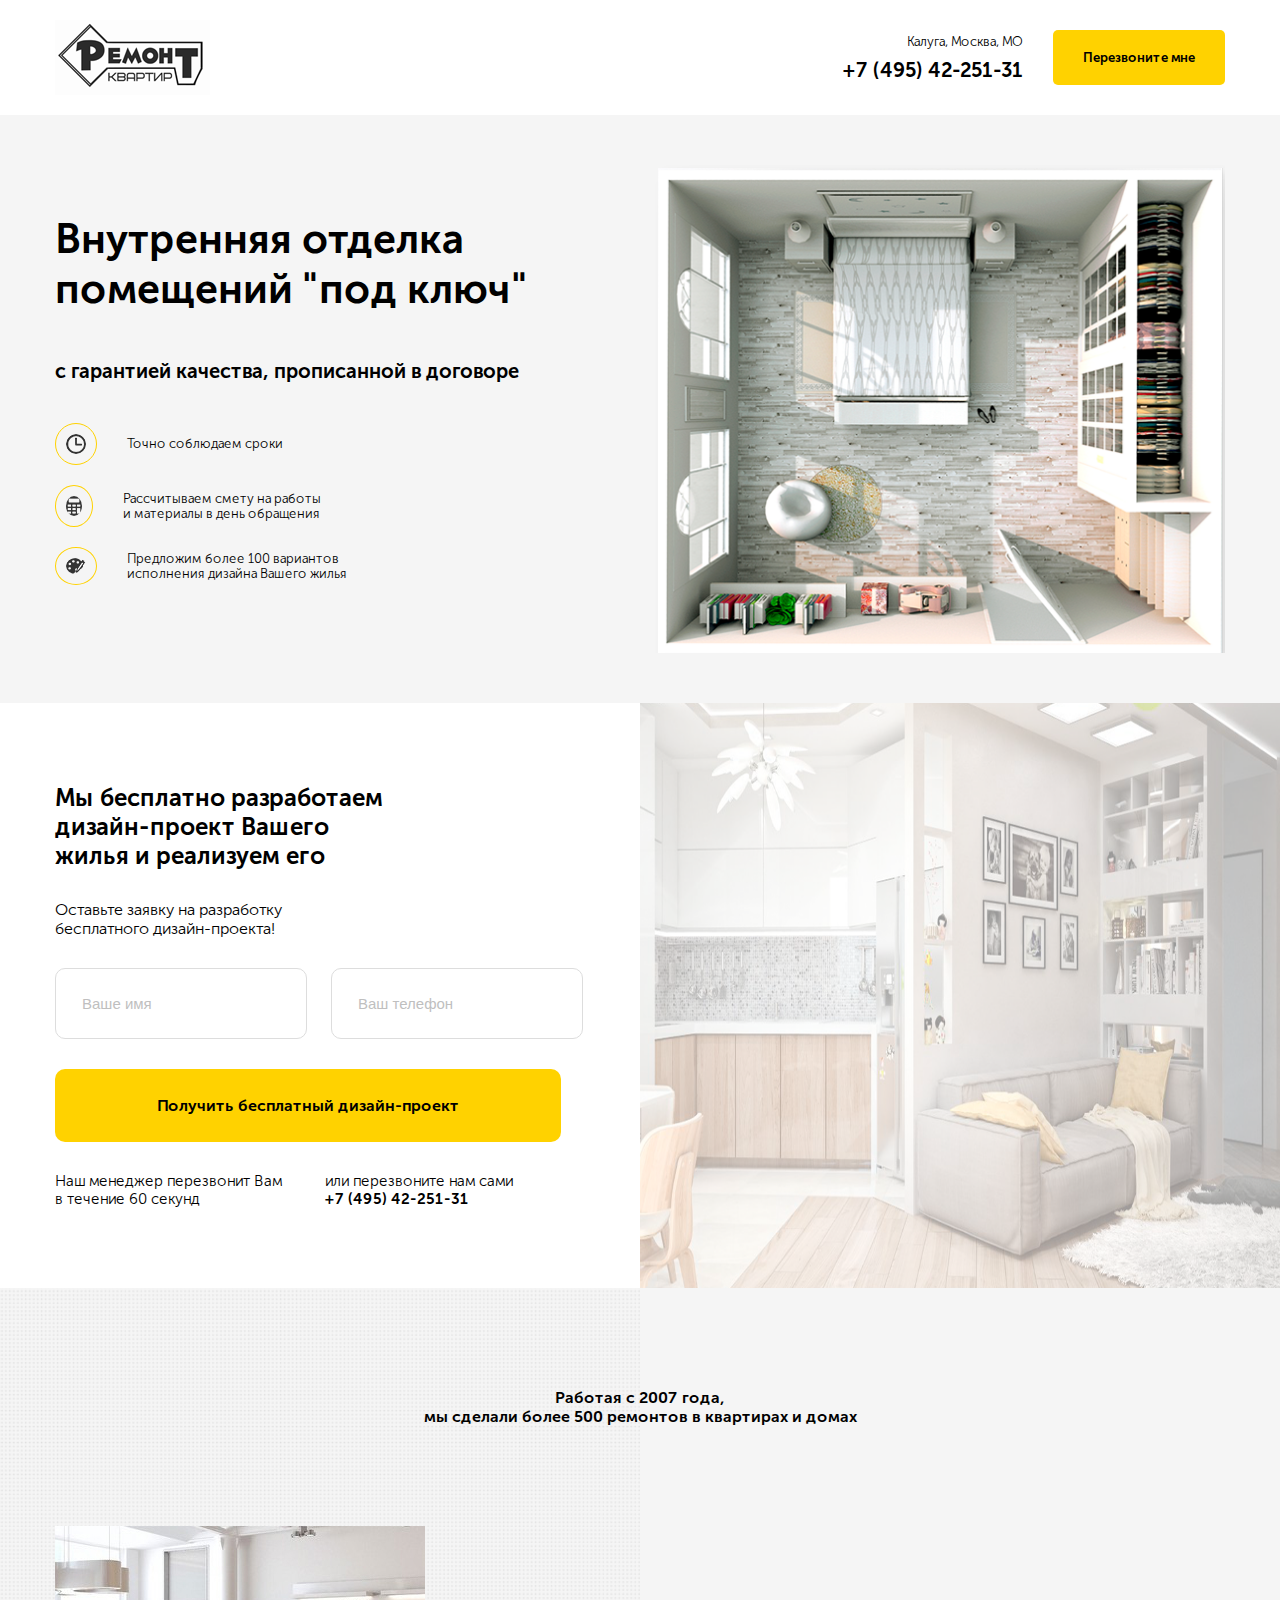
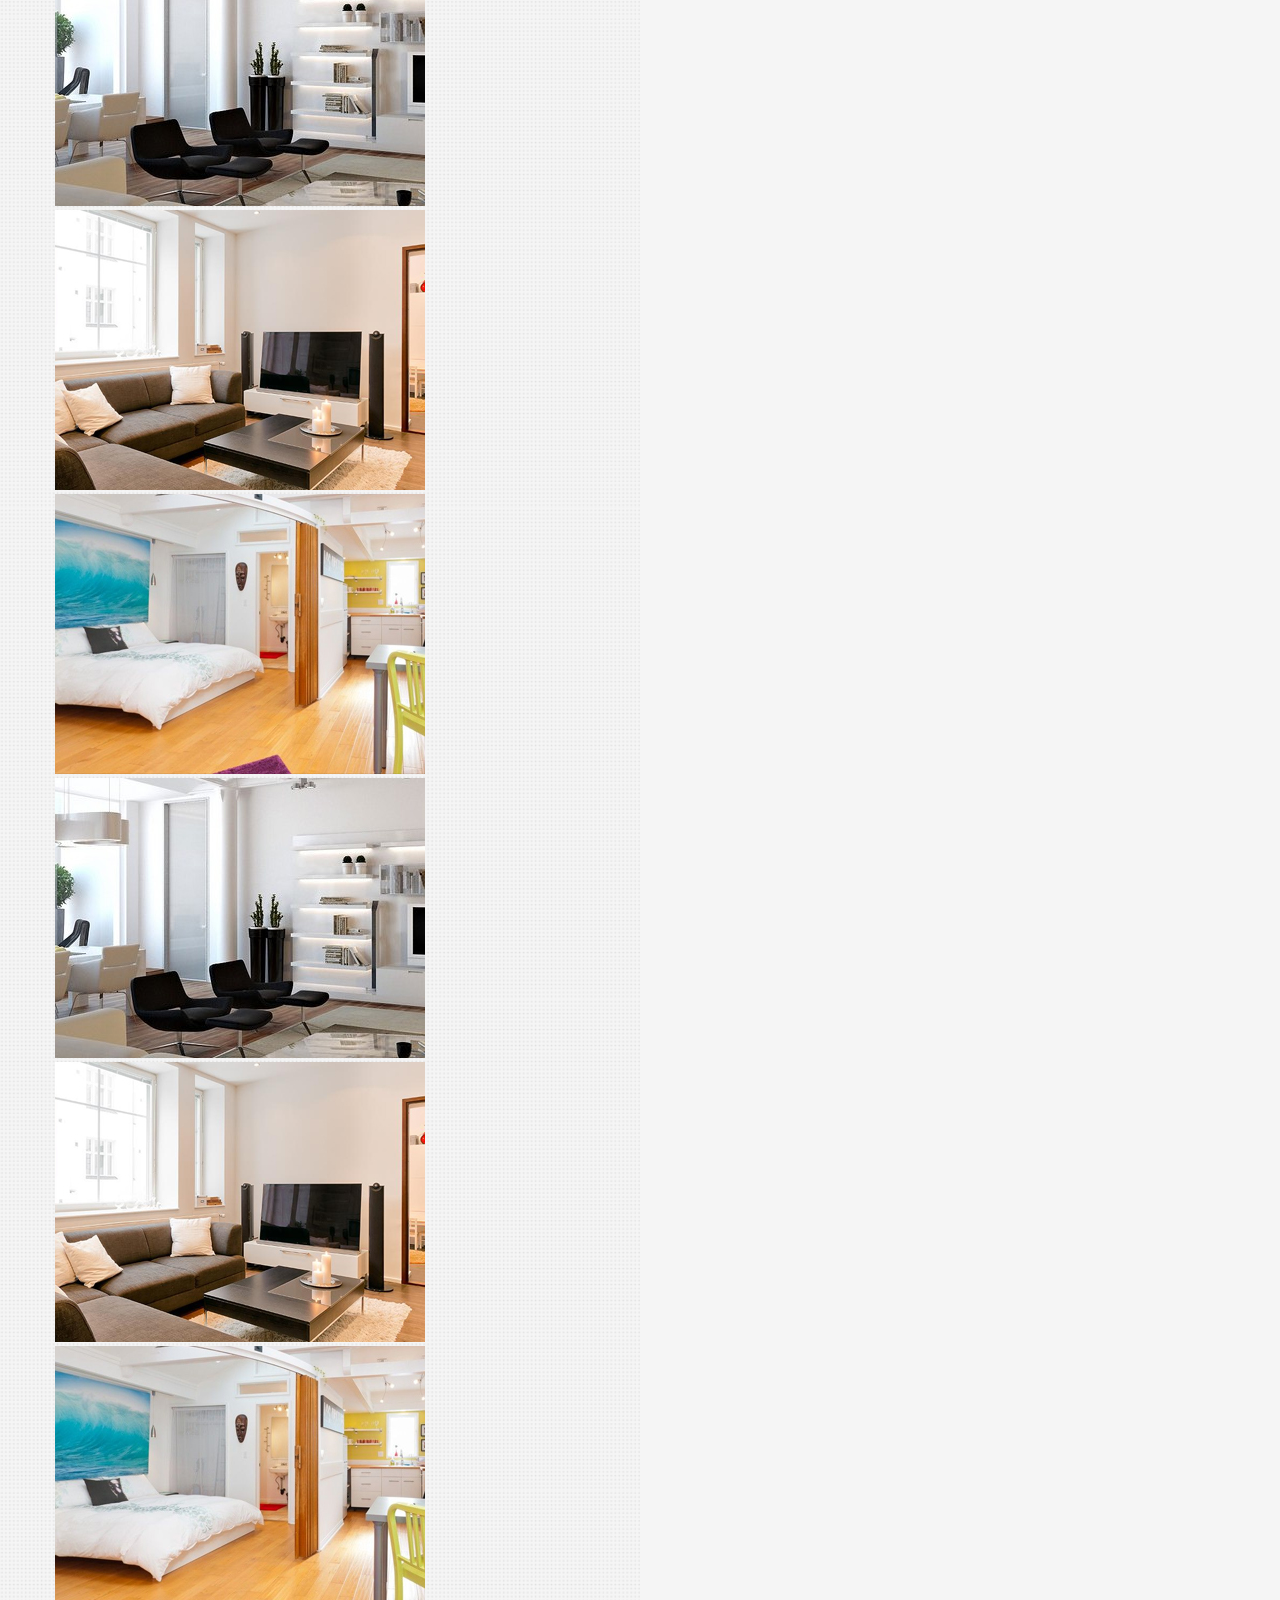
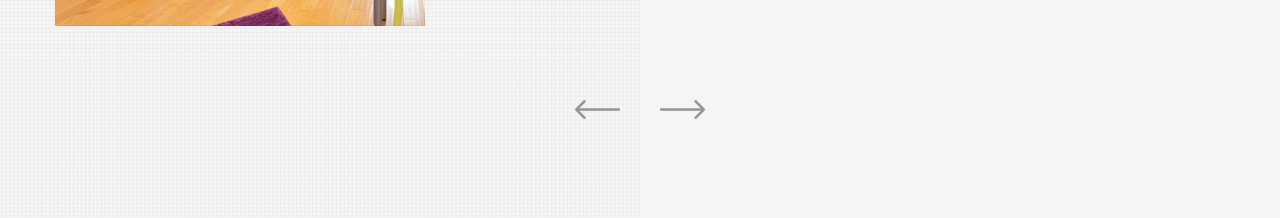
==== index.html @ 8cb9a8dd "First commit" ====
<!DOCTYPE html>
<html lang="ru">
  <head>
    <meta charset="UTF-8" />
    <meta name="viewport" content="width=device-width, initial-scale=1.0" />
    <title>MySite</title>
    <link rel="stylesheet" href="css/slick.css" />
    <link rel="stylesheet" href="css/slick-theme.css" />
    <link rel="stylesheet" href="css/main.css" />
  </head>
  <body>
    <main>
      <div class="navbar">
        <div class="navbar-container">
          <div class="navbar-block">
            <img class="logo" src="img/logo.png" alt="logo" />
            <div class="navbar_right">
              <div class="navbar-contacts">
                <span class="navbar_adress">Калуга, Москва, МО</span>
                <a class="navbar_phone" href="tel:+7(495)42-251-31"
                  >+7 (495) 42-251-31
                </a>
              </div>
              <button class="navbar_button" id="button">
                Перезвоните мне
              </button>
            </div>
            <!-- navbar_right -->
          </div>
          <!-- navbar-block         -->
        </div>
        <!-- container -->
      </div>
      <!-- navbar -->
      <div class="hero">
        <div class="hero-container">
          <div class="hero-block">
            <div class="hero-block_left">
              <h4 class="hero-block_title">
                Внутренняя отделка помещений "под ключ"
              </h4>
              <span class="hero-block_subtitle">
                с гарантией качества, прописанной в договоре
              </span>
              <div class="hero-list_block">
                <ul class="hero-list">
                  <li class="hero-list_item">
                    <img class="hero-list_image" src="img/clock.png" alt="" />
                    <span class="hero-list_text hero-list_text1">
                      Точно соблюдаем сроки
                    </span>
                  </li>
                  <li class="hero-list_item">
                    <img
                      class="hero-list_image"
                      src="img/circular.png"
                      alt=""
                    />
                    <span class="hero-list_text hero-list_text2">
                      Рассчитываем смету на работы и материалы в день обращения
                    </span>
                  </li>
                  <li class="hero-list_item">
                    <img
                      class="hero-list_image"
                      src="img/paintboard.png"
                      alt=""
                    />
                    <span class="hero-list_text hero-list_text3">
                      Предложим более 100 вариантов исполнения дизайна Вашего
                      жилья
                    </span>
                  </li>
                </ul>
              </div>
              <!-- hero-list -->
            </div>
            <!-- hero-block_left -->
            <img class="hero-image" src="img/hero-image.png" alt="" />
          </div>
          <!-- hero-block -->
        </div>
        <!-- hero-container -->
      </div>
      <!-- hero -->
      <div class="offer">
        <div class="offer-container">
          <div class="offer-block">
            <h4 class="offer-title">
              Мы бесплатно разработаем дизайн-проект Вашего жилья и реализуем
              его
            </h4>
            <span class="offer-subtitle">
              Оставьте заявку на разработку бесплатного дизайн-проекта!
            </span>
            <div class="inputs">
              <input
                class="offer-input offer-name"
                placeholder="Ваше имя"
                type="text"
              />
              <input
                class="offer-input offer-call"
                placeholder="Ваш телефон"
                type="number"
              />
            </div>
            <!-- inputs -->
            <button class="offer-button">
              Получить бесплатный дизайн-проект
            </button>
            <div class="bottom-offer">
              <div class="feedback">
                Наш менеджер перезвонит Вам в течение 60 секунд
              </div>
              <div class="call">
                <div class="call-text">
                  или перезвоните нам сами
                </div>
                <a href="tel:+7(495)42-251-31" class="call-number">
                  +7 (495) 42-251-31
                </a>
              </div>
            </div>
            <!-- bottom-offer -->
          </div>
          <!-- offer-block -->
        </div>
        <!-- offer-container -->
      </div>
      <!-- offer -->
    </main>

    <div class="modal" id="modal">
      <div class="modal_dialog">
        <div class="close" id="close">&times;</div>
        <h4 class="modal_text">Всплывающее окно</h4>
      </div>
      <!-- modal_dialog -->
    </div>
    <!-- modal -->


    <div class="portfolio">
      <div class="portfolio-container">
       <div class="portfolio-block">
        <h4 class="portfolio-title">Работая с 2007 года, <br>
          мы сделали более 500 ремонтов в квартирах и домах
        </h4>
        <div class="sl">
          <div class="sl__item">
               <img class="sl__image" src="img/portfolio/1.jpg" alt="">
          </div>
          <div class="sl__item">
             <img class="sl__image" src="img/portfolio/2.jpg" alt="">
          </div>
          <div class="sl__item">
               <img class="sl__image" src="img/portfolio/3.jpg" alt=""> 
          </div>
          <div class="sl__item">
               <img class="sl__image" src="img/portfolio/4.jpg" alt="">  
          </div>
          <div class="sl__item">
             <img class="sl__image" src="img/portfolio/5.jpg" alt="">
          </div>
          <div class="sl__item">
               <img class="sl__image" src="img/portfolio/6.jpg" alt=""> 
          </div>
        </div>
        <!-- sl -->
        <div class="arrows">
          <div class="arrow-left">
               <img src="img/portfolio/left.png" alt="">
          </div>
          <div class="arrow-right">
                <img src="img/portfolio/right.png" alt="">
          </div>
        </div>
       </div>
        
      </div>
      <!-- portfolio-container -->
    </div>
    <!-- portfolio -->






    <script
      src="https://code.jquery.com/jquery-3.4.1.min.js"
      integrity="sha256-CSXorXvZcTkaix6Yvo6HppcZGetbYMGWSFlBw8HfCJo="
      crossorigin="anonymous"
    ></script>
    <script src="js/slick.min.js"></script>

    <script src="js/main.js"></script>
    <script src="js/modal.js"></script>
  </body>
</html>
---- css/main.css ----
@font-face {
  font-family: "Museo Sans Light";
  src: url("../fonts/MuseoSansCyrl/MuseoSansCyrl-300.eot");
  src: url("../fonts/MuseoSansCyrl/MuseoSansCyrl-300.eot?#iefix") format("embedded-opentype"), url("../fonts/MuseoSansCyrl/MuseoSansCyrl-300.woff") format("woff"), url("../fonts/MuseoSansCyrl/MuseoSansCyrl-300.ttf") format("truetype");
  font-weight: normal;
  font-style: normal;
}

@font-face {
  font-family: "Museo Sans Bold";
  src: url("../fonts/MuseoSansCyrl/MuseoSansCyrl-700.eot");
  src: url("../fonts/MuseoSansCyrl/MuseoSansCyrl-700.eot?#iefix") format("embedded-opentype"), url("../fonts/MuseoSansCyrl/MuseoSansCyrl-700.woff") format("woff"), url("../fonts/MuseoSansCyrl/MuseoSansCyrl-700.ttf") format("truetype");
  font-weight: normal;
  font-style: normal;
}

@font-face {
  font-family: "Museo Sans Light";
  src: url("../fonts/MuseoSansCyrl/MuseoSansCyrl-300.eot");
  src: url("../fonts/MuseoSansCyrl/MuseoSansCyrl-300.eot?#iefix") format("embedded-opentype"), url("../fonts/MuseoSansCyrl/MuseoSansCyrl-300.woff") format("woff"), url("../fonts/MuseoSansCyrl/MuseoSansCyrl-300.ttf") format("truetype");
  font-weight: normal;
  font-style: normal;
}

@font-face {
  font-family: "Museo Sans Bold";
  src: url("../fonts/MuseoSansCyrl/MuseoSansCyrl-700.eot");
  src: url("../fonts/MuseoSansCyrl/MuseoSansCyrl-700.eot?#iefix") format("embedded-opentype"), url("../fonts/MuseoSansCyrl/MuseoSansCyrl-700.woff") format("woff"), url("../fonts/MuseoSansCyrl/MuseoSansCyrl-700.ttf") format("truetype");
  font-weight: normal;
  font-style: normal;
}

.navbar-container {
  max-width: 1170px;
  margin: auto;
}

.navbar-block {
  display: -webkit-box;
  display: -ms-flexbox;
  display: flex;
  -webkit-box-pack: justify;
      -ms-flex-pack: justify;
          justify-content: space-between;
  -webkit-box-align: center;
      -ms-flex-align: center;
          align-items: center;
  padding: 20px 0;
}

.navbar_right {
  display: -webkit-box;
  display: -ms-flexbox;
  display: flex;
  -webkit-box-align: center;
      -ms-flex-align: center;
          align-items: center;
}

.navbar-contacts {
  display: -webkit-box;
  display: -ms-flexbox;
  display: flex;
  -webkit-box-orient: vertical;
  -webkit-box-direction: normal;
      -ms-flex-direction: column;
          flex-direction: column;
  text-align: right;
}

.navbar_button {
  margin-left: 30px;
  font-family: "Museo Sans Bold", sans-serif;
  font-weight: 700;
  font-size: 13px;
  border: none;
  border-radius: 5px;
  background: #ffd200;
  padding: 20px 30px;
}

.navbar_phone {
  padding-top: 9px;
  text-decoration: none;
  color: black;
  font-family: "Museo Sans Bold", sans-serif;
  font-weight: 700;
  font-size: 20px;
}

.navbar_adress {
  font-family: "Museo Sans light", sans-serif;
  font-weight: 300;
  font-size: 13px;
}

@media (max-width: 1200px) {
  .navbar-container {
    max-width: 1000px;
  }
}

@media (max-width: 1025px) {
  .navbar-container {
    max-width: 900px;
  }
}

@media (max-width: 966px) {
  .navbar-container {
    max-width: 800px;
  }
}

@media (max-width: 800px) {
  .navbar-container {
    width: 700px;
  }
}

@media (max-width: 768px) {
  .navbar-container {
    max-width: 600px;
  }
}

@media (max-width: 600px) {
  .navbar-container {
    max-width: 360px;
  }
  .navbar-contacts {
    display: none;
  }
  .navbar_button {
    padding: 15px 30px;
    font-size: 10px;
  }
  .logo {
    width: 91px;
    height: 44px;
  }
}

@media (max-width: 550px) {
  .navbar-contacts {
    display: none;
  }
}

@media (max-width: 400px) {
  .navbar-block {
    -ms-flex-pack: distribute;
        justify-content: space-around;
  }
}

@media (max-width: 370px) {
  .navbar-container {
    width: 330px;
  }
  .navbar_button {
    padding: 15px 30px;
    font-size: 10px;
  }
  .logo {
    width: 91px;
    height: 44px;
  }
}

@media (max-width: 320px) {
  .navbar-container {
    max-width: 250px;
  }
  .navbar_button {
    padding: 13px 20px;
  }
}

@font-face {
  font-family: "Museo Sans Light";
  src: url("../fonts/MuseoSansCyrl/MuseoSansCyrl-300.eot");
  src: url("../fonts/MuseoSansCyrl/MuseoSansCyrl-300.eot?#iefix") format("embedded-opentype"), url("../fonts/MuseoSansCyrl/MuseoSansCyrl-300.woff") format("woff"), url("../fonts/MuseoSansCyrl/MuseoSansCyrl-300.ttf") format("truetype");
  font-weight: normal;
  font-style: normal;
}

@font-face {
  font-family: "Museo Sans Bold";
  src: url("../fonts/MuseoSansCyrl/MuseoSansCyrl-700.eot");
  src: url("../fonts/MuseoSansCyrl/MuseoSansCyrl-700.eot?#iefix") format("embedded-opentype"), url("../fonts/MuseoSansCyrl/MuseoSansCyrl-700.woff") format("woff"), url("../fonts/MuseoSansCyrl/MuseoSansCyrl-700.ttf") format("truetype");
  font-weight: normal;
  font-style: normal;
}

.portfolio-container {
  max-width: 1170px;
  margin: auto;
}

.portfolio {
  background: #f5f5f5 url(../img/portfolio/bg.jpg) repeat-y left center;
  background-size: 50%;
}

.arrow-left:hover,
.arrow-right:hover {
  cursor: pointer;
}

.portfolio-title {
  font-family: "Museo Sans Bold", sans-serif;
  font-weight: 700;
  text-align: center;
  margin: auto;
  padding-top: 100px;
  margin-bottom: 100px;
}

.arrows {
  padding-bottom: 95px;
  padding-top: 70px;
  margin: auto;
  max-width: 130px;
  display: -webkit-box;
  display: -ms-flexbox;
  display: flex;
  -webkit-box-pack: justify;
      -ms-flex-pack: justify;
          justify-content: space-between;
}

.sl__image {
  margin: auto;
}

@media (max-width: 320px) {
  .portfolio-container {
    max-width: 250px;
  }
}

@media (max-width: 360px) {
  .portfolio-container {
    max-width: 300px;
  }
  .sl__item {
    width: 200px;
  }
}

@media (max-width: 400px) {
  .portfolio-container {
    width: 300px;
  }
}

@media (max-width: 450px) {
  .portfolio-container {
    max-width: 300px;
  }
}

@media (max-width: 500px) {
  .sl__image {
    width: 100px;
  }
}

@media (max-width: 550px) {
  .portfolio-container {
    width: 430px;
  }
}

@media (max-width: 600px) {
  .portfolio-container {
    width: 430px;
  }
}

@media (max-width: 650px) {
  .portfolio-container {
    width: 430px;
  }
}

@media (max-width: 1100px) {
  .sl__image {
    max-width: 400px;
  }
}

@media (max-width: 1205px) {
  .sl__image {
    width: 500px;
  }
}

@media (max-width: 1020px) {
  .sl__image {
    width: 370px;
  }
}

@media (max-width: 1000px) {
  .sl__image {
    max-width: 700px;
  }
  .portfolio {
    background: #f5f5f5;
  }
}

@font-face {
  font-family: "Museo Sans Light";
  src: url("../fonts/MuseoSansCyrl/MuseoSansCyrl-300.eot");
  src: url("../fonts/MuseoSansCyrl/MuseoSansCyrl-300.eot?#iefix") format("embedded-opentype"), url("../fonts/MuseoSansCyrl/MuseoSansCyrl-300.woff") format("woff"), url("../fonts/MuseoSansCyrl/MuseoSansCyrl-300.ttf") format("truetype");
  font-weight: normal;
  font-style: normal;
}

@font-face {
  font-family: "Museo Sans Bold";
  src: url("../fonts/MuseoSansCyrl/MuseoSansCyrl-700.eot");
  src: url("../fonts/MuseoSansCyrl/MuseoSansCyrl-700.eot?#iefix") format("embedded-opentype"), url("../fonts/MuseoSansCyrl/MuseoSansCyrl-700.woff") format("woff"), url("../fonts/MuseoSansCyrl/MuseoSansCyrl-700.ttf") format("truetype");
  font-weight: normal;
  font-style: normal;
}

.hero-container {
  max-width: 1170px;
  margin: auto;
}

.hero {
  background: #f5f5f5;
}

.hero-list_item {
  list-style-type: none;
}

.hero-block {
  display: -webkit-box;
  display: -ms-flexbox;
  display: flex;
  -webkit-box-pack: justify;
      -ms-flex-pack: justify;
          justify-content: space-between;
  -webkit-box-align: center;
      -ms-flex-align: center;
          align-items: center;
  padding: 50px 0;
}

.hero-image {
  width: 570px;
  height: 488px;
}

.hero-block_title {
  margin-bottom: 45px;
  font-size: 41px;
  font-family: "Museo Sans Bold", sans-serif;
  font-weight: 700;
}

.hero-block_subtitle {
  margin-bottom: 40px;
  font-size: 20px;
  font-family: "Museo Sans Bold", sans-serif;
  font-weight: 700;
}

.hero-list_item {
  margin-bottom: 20px;
  display: -webkit-box;
  display: -ms-flexbox;
  display: flex;
  -webkit-box-align: center;
      -ms-flex-align: center;
          align-items: center;
  font-size: 13px;
  font-family: "Museo Sans light", sans-serif;
  font-weight: 300;
}

.hero-list_image {
  padding: 10px;
  border: 1px solid #ffd200;
  border-radius: 50%;
}

.hero-block_left {
  display: -webkit-box;
  display: -ms-flexbox;
  display: flex;
  -webkit-box-orient: vertical;
  -webkit-box-direction: normal;
      -ms-flex-direction: column;
          flex-direction: column;
}

.hero-list_text {
  margin-left: 30px;
  display: block;
}

.hero-list_text2 {
  width: 200px;
}

.hero-list_text3 {
  width: 250px;
}

@media (max-width: 1200px) {
  .hero-container {
    max-width: 1000px;
  }
}

@media (max-width: 1025px) {
  .hero-container {
    max-width: 900px;
  }
}

@media (max-width: 800px) {
  .hero-container {
    width: 700px;
  }
}

@media (max-width: 955px) {
  .hero-container {
    max-width: 800px;
  }
  .hero-image {
    width: 400px;
    height: auto;
  }
}

@media (max-width: 768px) {
  .hero-list_text {
    width: auto;
    font-size: 15px;
  }
  .hero-image {
    width: 600px;
  }
  .hero-block {
    -webkit-box-orient: vertical;
    -webkit-box-direction: normal;
        -ms-flex-direction: column;
            flex-direction: column;
    -webkit-box-align: center;
        -ms-flex-align: center;
            align-items: center;
  }
  .hero-block_left {
    -webkit-box-align: center;
        -ms-flex-align: center;
            align-items: center;
  }
  .hero-block_title {
    margin-left: 30px;
  }
  .hero-block_subtitle {
    margin-right: 60px;
  }
  .hero-container {
    max-width: 600px;
  }
}

@media (max-width: 600px) {
  .hero-container {
    max-width: 300px;
  }
  .hero-image {
    width: 400px;
  }
  .hero-block_title {
    font-size: 23px;
    margin-left: 0;
  }
  .hero-block_subtitle {
    font-size: 14px;
  }
}

@media (max-width: 400px) {
  .hero-image {
    width: 300px;
  }
}

@media (max-width: 320px) {
  .hero-container {
    max-width: 250px;
  }
  .hero-image {
    width: 250px;
  }
  .hero-list_text {
    margin-left: 10px;
  }
}

@font-face {
  font-family: "Museo Sans Light";
  src: url("../fonts/MuseoSansCyrl/MuseoSansCyrl-300.eot");
  src: url("../fonts/MuseoSansCyrl/MuseoSansCyrl-300.eot?#iefix") format("embedded-opentype"), url("../fonts/MuseoSansCyrl/MuseoSansCyrl-300.woff") format("woff"), url("../fonts/MuseoSansCyrl/MuseoSansCyrl-300.ttf") format("truetype");
  font-weight: normal;
  font-style: normal;
}

@font-face {
  font-family: "Museo Sans Bold";
  src: url("../fonts/MuseoSansCyrl/MuseoSansCyrl-700.eot");
  src: url("../fonts/MuseoSansCyrl/MuseoSansCyrl-700.eot?#iefix") format("embedded-opentype"), url("../fonts/MuseoSansCyrl/MuseoSansCyrl-700.woff") format("woff"), url("../fonts/MuseoSansCyrl/MuseoSansCyrl-700.ttf") format("truetype");
  font-weight: normal;
  font-style: normal;
}

.offer {
  background: url("../img/offer-background.png") no-repeat;
  background-position: right top;
  background-size: 50% 100%;
}

.offer-container {
  max-width: 1170px;
  margin: auto;
}

.offer-block {
  width: 50%;
  padding: 80px 0;
}

.offer-title {
  margin-bottom: 30px;
  width: 350px;
  font-size: 24px;
  font-family: "Museo Sans Bold", sans-serif;
  font-weight: 700;
}

.offer-subtitle {
  display: block;
  margin-bottom: 30px;
  width: 250px;
  font-size: 16px;
  font-family: "Museo Sans light", sans-serif;
  font-weight: 300;
}

.inputs {
  margin-bottom: 30px;
}

.offer-input {
  padding: 26px 25px 26px 26px;
  border-radius: 10px;
  border: 1px solid #dddddd;
  color: green;
  font-size: 15px;
  padding-left: 26px;
}

input::-webkit-input-placeholder {
  color: #bfbfbf;
}

input:-ms-input-placeholder {
  color: #bfbfbf;
}

input::-ms-input-placeholder {
  color: #bfbfbf;
}

input::placeholder {
  color: #bfbfbf;
}

.offer-call {
  margin-left: 20px;
}

.offer-button {
  margin-bottom: 30px;
  padding: 27px 102px;
  border: none;
  border-radius: 10px;
  background: #ffd200;
  font-size: 16px;
  font-family: "Museo Sans Bold", sans-serif;
  font-weight: 700;
}

.bottom-offer {
  display: -webkit-box;
  display: -ms-flexbox;
  display: flex;
  -webkit-box-align: center;
      -ms-flex-align: center;
          align-items: center;
}

.feedback {
  width: 230px;
  font-size: 15px;
  font-family: "Museo Sans light", sans-serif;
  font-weight: 300;
}

.call {
  margin-left: 40px;
  font-size: 15px;
}

.call-text {
  font-family: "Museo Sans light", sans-serif;
  font-weight: 300;
}

.call-number {
  font-family: "Museo Sans Bold", sans-serif;
  font-weight: 700;
  text-decoration: none;
  color: black;
}

@media (max-width: 1200px) {
  .offer {
    background: none;
  }
  .offer-container {
    max-width: 1000px;
  }
  .offer-block {
    width: 100%;
    padding: 50px 0;
  }
  .offer-title {
    width: 100%;
  }
  .offer-subtitle {
    width: 100%;
  }
  .inputs {
    display: -webkit-box;
    display: -ms-flexbox;
    display: flex;
    -webkit-box-pack: justify;
        -ms-flex-pack: justify;
            justify-content: space-between;
  }
  .offer-input {
    width: 450px;
  }
  .offer-button {
    padding: 27px 353px;
  }
  .bottom-offer {
    -webkit-box-pack: justify;
        -ms-flex-pack: justify;
            justify-content: space-between;
  }
}

@media (max-width: 1025px) {
  .offer-container {
    max-width: 900px;
  }
  .offer-button {
    padding: 27px 302px;
  }
}

@media (max-width: 955px) {
  .offer-container {
    max-width: 800px;
  }
  .offer-button {
    padding: 27px 253px;
  }
}

@media (max-width: 800px) {
  .offer-container {
    width: 700px;
  }
  .offer-block {
    -webkit-box-pack: center;
        -ms-flex-pack: center;
            justify-content: center;
  }
  .offer-button {
    padding: 27px 203px;
  }
}

@media (max-width: 768px) {
  .offer-container {
    width: 600px;
  }
  .offer-button {
    padding: 27px 152px;
  }
}

@media (max-width: 600px) {
  .offer-container {
    width: 400px;
  }
  .offer-button {
    padding: 27px 53px;
  }
  .inputs {
    -webkit-box-orient: vertical;
    -webkit-box-direction: normal;
        -ms-flex-direction: column;
            flex-direction: column;
  }
  .offer-input {
    padding: 25px 25px;
    width: 400px;
    margin: 0;
  }
  .offer-name {
    margin-bottom: 10px;
  }
}

@media (max-width: 400px) {
  .offer-container {
    width: 300px;
  }
  .offer-input {
    padding: 27px;
    width: 300px;
  }
  .bottom-offer {
    -webkit-box-orient: vertical;
    -webkit-box-direction: normal;
        -ms-flex-direction: column;
            flex-direction: column;
    margin-left: -60px;
  }
  .call {
    margin-top: 20px;
    margin-left: -40px;
  }
  .offer-call {
    margin-bottom: -20px;
  }
}

@media (max-width: 360px) {
  .offer-container {
    width: 300px;
  }
}

@media (max-width: 320px) {
  .offer-container {
    width: 250px;
  }
  .bottom-offer {
    margin-left: 0px;
  }
  .offer-button {
    font-size: 14px;
    padding: 20px 30px;
  }
  .offer-input {
    width: 250px;
  }
}

.modal {
  top: 0;
  left: 0;
  position: fixed;
  background-color: rgba(0, 0, 0, 0.5);
  width: 100%;
  height: 100%;
  display: none;
}

.modal_active {
  display: -webkit-box;
  display: -ms-flexbox;
  display: flex;
}

.modal_dialog {
  position: relative;
  margin: 500px auto;
  max-width: 500px;
  width: 80%;
  height: 200px;
  background: white;
}

.modal_dialog .close {
  padding: 7px;
  position: absolute;
  right: 0;
  top: 0;
  background: tomato;
}

.modal_dialog .modal_text {
  position: absolute;
  top: 80px;
  left: 115px;
  font-size: 30px;
}

.close:active {
  background-color: red;
}

* {
  margin: 0;
  padding: 0;
  -webkit-box-sizing: border-box;
          box-sizing: border-box;
}
/*# sourceMappingURL=main.css.map */
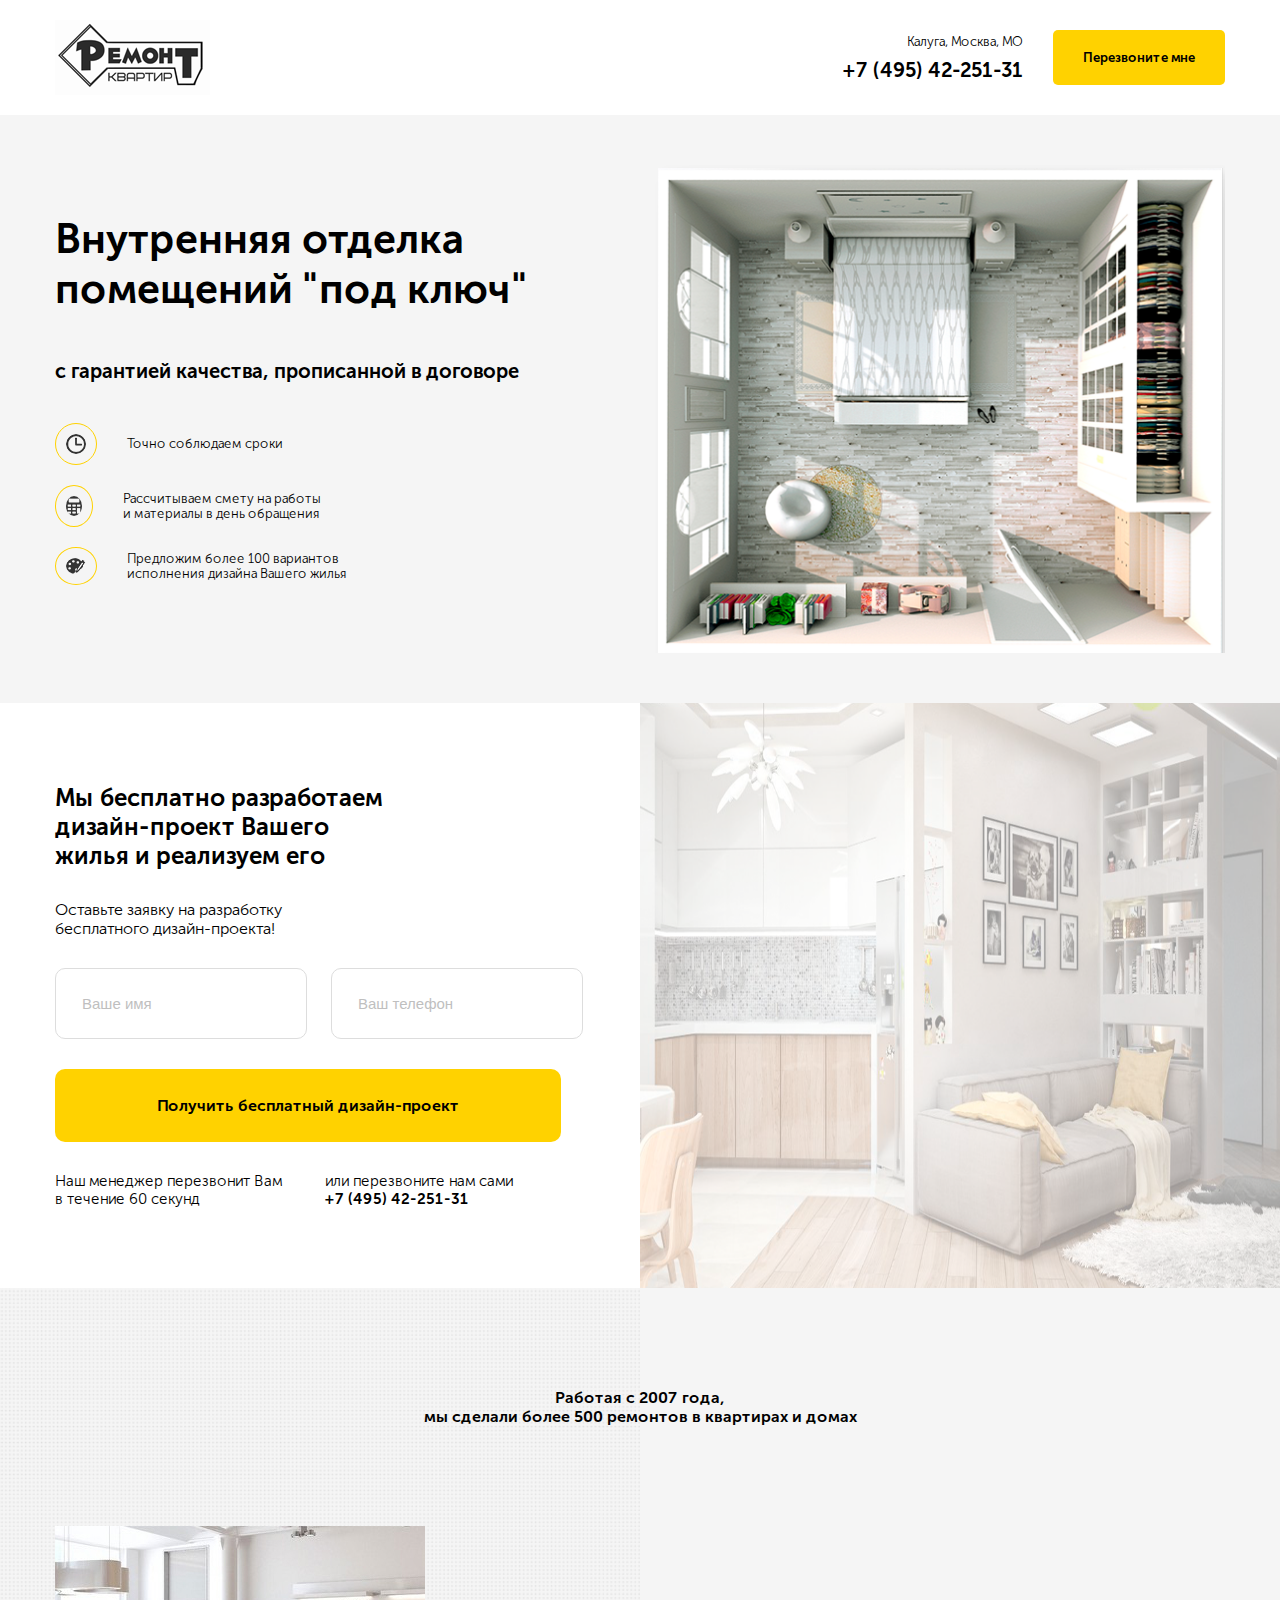
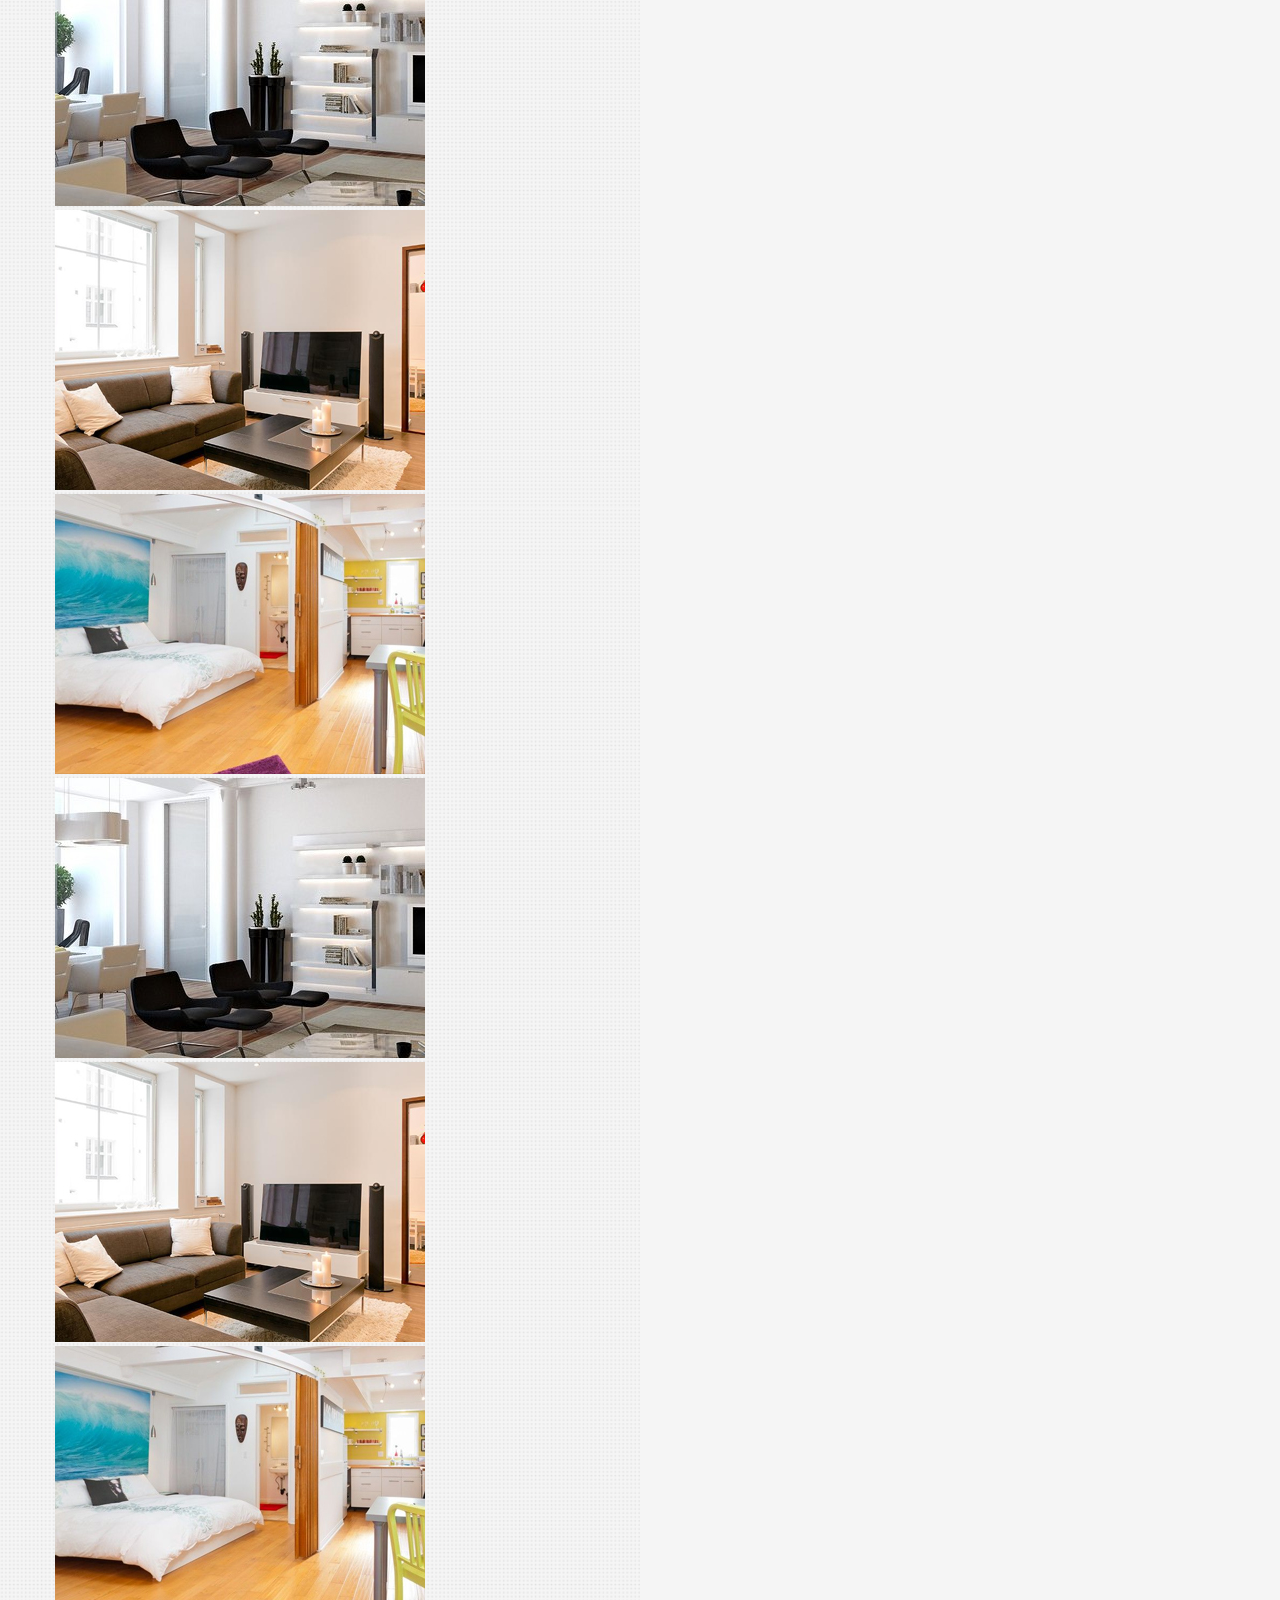
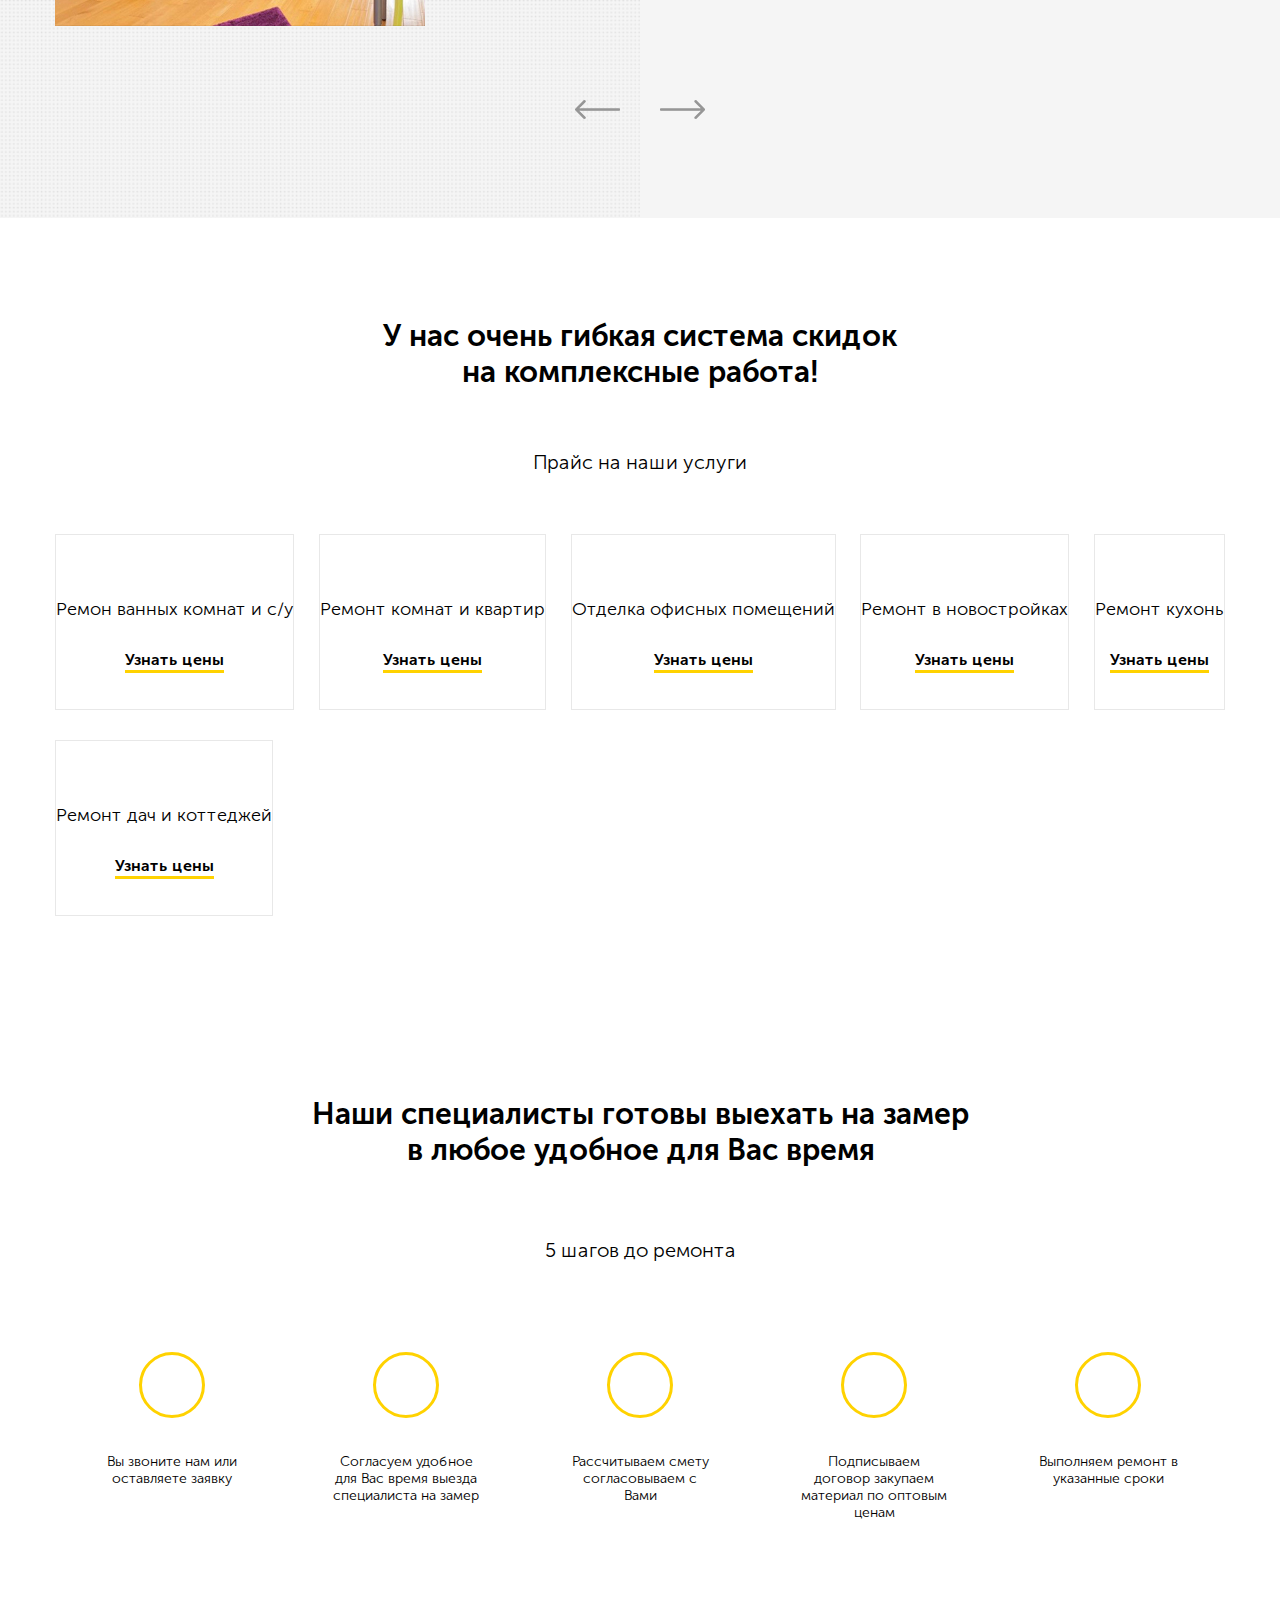
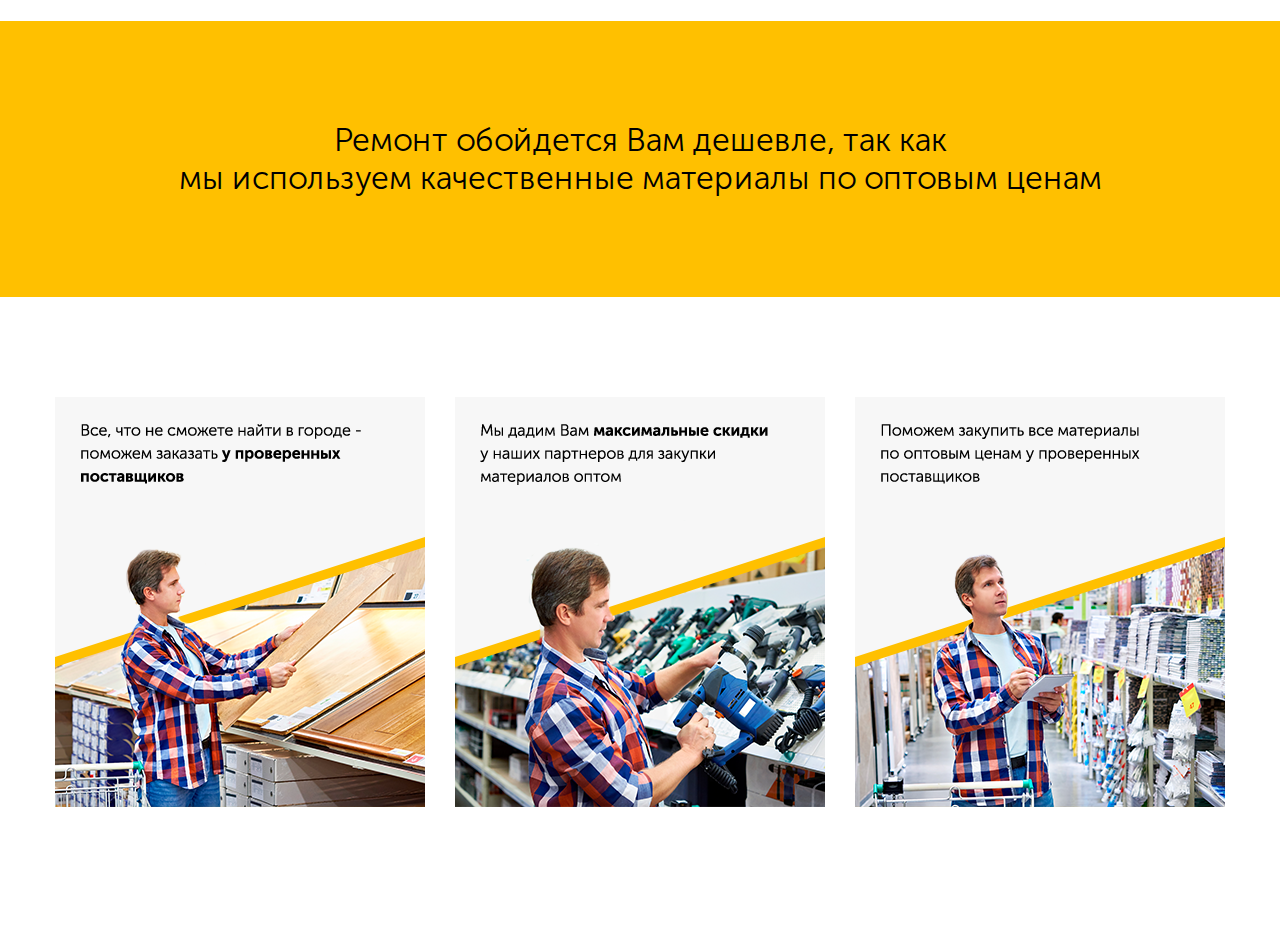
==== commit 5a8e914d: "add sections yellow and pictures" ====
--- a/index.html
+++ b/index.html
@@ -6,6 +6,7 @@
     <title>MySite</title>
     <link rel="stylesheet" href="css/slick.css" />
     <link rel="stylesheet" href="css/slick-theme.css" />
+    <link rel="stylesheet" href="css/animate.css" />
     <link rel="stylesheet" href="css/main.css" />
   </head>
   <body>
@@ -21,7 +22,7 @@
                   >+7 (495) 42-251-31
                 </a>
               </div>
-              <button class="navbar_button" id="button">
+              <button class="navbar_button wow" id="button">
                 Перезвоните мне
               </button>
             </div>
@@ -140,60 +141,205 @@
     </div>
     <!-- modal -->
 
-
     <div class="portfolio">
       <div class="portfolio-container">
-       <div class="portfolio-block">
-        <h4 class="portfolio-title">Работая с 2007 года, <br>
-          мы сделали более 500 ремонтов в квартирах и домах
-        </h4>
-        <div class="sl">
-          <div class="sl__item">
-               <img class="sl__image" src="img/portfolio/1.jpg" alt="">
-          </div>
-          <div class="sl__item">
-             <img class="sl__image" src="img/portfolio/2.jpg" alt="">
-          </div>
-          <div class="sl__item">
-               <img class="sl__image" src="img/portfolio/3.jpg" alt=""> 
-          </div>
-          <div class="sl__item">
-               <img class="sl__image" src="img/portfolio/4.jpg" alt="">  
-          </div>
-          <div class="sl__item">
-             <img class="sl__image" src="img/portfolio/5.jpg" alt="">
-          </div>
-          <div class="sl__item">
-               <img class="sl__image" src="img/portfolio/6.jpg" alt=""> 
-          </div>
-        </div>
-        <!-- sl -->
-        <div class="arrows">
-          <div class="arrow-left">
-               <img src="img/portfolio/left.png" alt="">
-          </div>
-          <div class="arrow-right">
-                <img src="img/portfolio/right.png" alt="">
-          </div>
-        </div>
-       </div>
-        
+        <div class="portfolio-block">
+          <h4 class="portfolio-title">
+            Работая с 2007 года, <br />
+            мы сделали более 500 ремонтов в квартирах и домах
+          </h4>
+          <div class="sl">
+            <div class="sl__item">
+              <img class="sl__image" src="img/portfolio/1.jpg" alt="" />
+            </div>
+            <div class="sl__item">
+              <img class="sl__image" src="img/portfolio/2.jpg" alt="" />
+            </div>
+            <div class="sl__item">
+              <img class="sl__image" src="img/portfolio/3.jpg" alt="" />
+            </div>
+            <div class="sl__item">
+              <img class="sl__image" src="img/portfolio/4.jpg" alt="" />
+            </div>
+            <div class="sl__item">
+              <img class="sl__image" src="img/portfolio/5.jpg" alt="" />
+            </div>
+            <div class="sl__item">
+              <img class="sl__image" src="img/portfolio/6.jpg" alt="" />
+            </div>
+          </div>
+          <!-- sl -->
+          <div class="arrows">
+            <div class="arrow-left">
+              <img src="img/portfolio/left.png" alt="" />
+            </div>
+            <div class="arrow-right">
+              <img src="img/portfolio/right.png" alt="" />
+            </div>
+          </div>
+        </div>
       </div>
       <!-- portfolio-container -->
     </div>
     <!-- portfolio -->
-
-
-
-
-
-
+    <!-- Git добавлен 20.03.20. -->
+
+    <section class="price__section">
+      <div class="price__container">
+        <div class="price">
+          <div class="titles">
+            <h4 class="price__title">
+              У нас очень гибкая система скидок на комплексные работа!
+            </h4>
+            <h5 class="price__subtitle">
+              Прайс на наши услуги
+            </h5>
+          </div>
+          <!-- titles -->
+          <div class="cards">
+            <div class="card wow fadeInUp">
+              <div class="price_image">
+                <img class="img" src="img/price/bath1.png" alt="" />
+              </div>
+              <div class="card__texts">
+                <h3 class="card__text">Ремон ванных комнат и с/у</h3>
+                <a class="find" href="#">Узнать цены</a>
+              </div>
+            </div>
+            <div data-wow-delay="0.1s" class="card wow fadeInUp">
+              <div class="price_image">
+                <img class="img" src="img/price/living2.png" alt="" />
+              </div>
+              <div class="card__texts">
+                <h3 class="card__text">Ремонт комнат и квартир</h3>
+                <a class="find" href="#">Узнать цены</a>
+              </div>
+            </div>
+            <div data-wow-delay="0.2s" class="card wow fadeInUp">
+              <div class="price_image">
+                <img class="img" src="img/price/office3.png" alt="" />
+              </div>
+              <div class="card__texts">
+                <h3 class="card__text">Отделка офисных помещений</h3>
+                <a class="find" href="#">Узнать цены</a>
+              </div>
+            </div>
+            <div data-wow-delay="0.3s" class="card wow fadeInUp">
+              <div class="price_image">
+                <img class="img" src="img/price/flat4.png" alt="" />
+              </div>
+              <div class="card__texts">
+                <h3 class="card__text">Ремонт в новостройках</h3>
+                <a class="find" href="#">Узнать цены</a>
+              </div>
+            </div>
+            <div data-wow-delay="0.4s" class="card wow fadeInUp">
+              <div class="price_image">
+                <img class="img" src="img/price/kitchen5.png" alt="" />
+              </div>
+              <div class="card__texts">
+                <h3 class="card__text">Ремонт кухонь</h3>
+                <a class="find" href="#">Узнать цены</a>
+              </div>
+            </div>
+            <div data-wow-delay="0.5s" class="card wow fadeInUp">
+              <div class="price_image">
+                <img class="img" src="img/price/mans6.png" alt="" />
+              </div>
+              <div class="card__texts">
+                <h3 class="card__text">Ремонт дач и коттеджей</h3>
+                <a class="find" href="#">Узнать цены</a>
+              </div>
+            </div>
+          </div>
+          <!-- cards -->
+        </div>
+        <!-- price -->
+      </div>
+      <!-- container -->
+    </section>
+    <!-- section -->
+    <section class="steps">
+      <div class="steps__container">
+        <div class="steps__title">
+          Наши специалисты готовы выехать на замер в любое удобное для Вас время
+        </div>
+        <!-- steps__title -->
+        <div class="steps__subtitle">
+          5 шагов до ремонта
+        </div>
+        <!-- subtitle -->
+        <div class="steps__items">
+          <div class="step">
+            <img src="img/steps/woman11.png" alt="" class="step__img" />
+            <p class="step_text">Вы звоните нам или оставляете заявку</p>
+          </div>
+          <div class="step">
+            <img src="img/steps/wall-clock2.png" alt="" class="step__img" />
+            <p class="step_text">
+              Согласуем удобное для Вас время выезда специалиста на замер
+            </p>
+          </div>
+          <div class="step">
+            <img src="img/steps/Forma 3.png" alt="" class="step__img" />
+            <p class="step_text">Рассчитываем смету согласовываем с Вами</p>
+          </div>
+          <div class="step">
+            <img
+              src="img/steps/folded-document-icon4.png"
+              alt=""
+              class="step__img"
+            />
+            <p class="step_text">
+              Подписываем договор закупаем материал по оптовым ценам
+            </p>
+          </div>
+          <div class="step">
+            <img
+              src="img/steps/calendar-with-a-clock-time-tools5.png"
+              alt=""
+              class="step__img"
+            />
+            <p class="step_text">Выполняем ремонт в указанные сроки</p>
+          </div>
+        </div>
+      </div>
+      <!-- steps__container -->
+    </section>
+    <!-- steps -->
+    <section class="yellow">
+      <div class="yellow__container">
+        <p class="yellow__text">
+          Ремонт обойдется Вам дешевле, так как <br>
+          мы используем качественные материалы по оптовым ценам
+        </p>
+      </div>
+      <!-- yellow__container -->
+    </section>
+    <!-- yellow -->
+
+    <section class="pictures">
+      <div class="pictures__container">
+        <div class="photos">
+          <div class="photo">
+            <img src="img/pictures/picture1.png" alt="" class="ph">
+          </div>
+          <div class="photo">
+            <img src="img/pictures/picture2.png" alt="" class="ph">
+          </div>
+          <div class="photo">
+            <img src="img/pictures/picture3.png" alt="" class="ph">
+          </div>
+        </div>
+      </div>
+    </section>
     <script
       src="https://code.jquery.com/jquery-3.4.1.min.js"
       integrity="sha256-CSXorXvZcTkaix6Yvo6HppcZGetbYMGWSFlBw8HfCJo="
       crossorigin="anonymous"
     ></script>
     <script src="js/slick.min.js"></script>
+    <script src="js/wow.min.js"></script>
 
     <script src="js/main.js"></script>
     <script src="js/modal.js"></script>
--- a/css/main.css
+++ b/css/main.css
@@ -1,3 +1,5 @@
+@charset "UTF-8";
+@import url(f:\Работа\курс GLO\портфолио.полностью сам макет(14.15.16.17.18\css\animation.css);
 @font-face {
   font-family: "Museo Sans Light";
   src: url("../fonts/MuseoSansCyrl/MuseoSansCyrl-300.eot");
@@ -79,6 +81,12 @@
   padding: 20px 30px;
 }
 
+.navbar_button:hover {
+  cursor: pointer;
+  -webkit-animation-name: bounceIn;
+          animation-name: bounceIn;
+}
+
 .navbar_phone {
   padding-top: 9px;
   text-decoration: none;
@@ -309,6 +317,255 @@
   }
   .portfolio {
     background: #f5f5f5;
+  }
+}
+
+@font-face {
+  font-family: "Museo Sans Light";
+  src: url("../fonts/MuseoSansCyrl/MuseoSansCyrl-300.eot");
+  src: url("../fonts/MuseoSansCyrl/MuseoSansCyrl-300.eot?#iefix") format("embedded-opentype"), url("../fonts/MuseoSansCyrl/MuseoSansCyrl-300.woff") format("woff"), url("../fonts/MuseoSansCyrl/MuseoSansCyrl-300.ttf") format("truetype");
+  font-weight: normal;
+  font-style: normal;
+}
+
+@font-face {
+  font-family: "Museo Sans Bold";
+  src: url("../fonts/MuseoSansCyrl/MuseoSansCyrl-700.eot");
+  src: url("../fonts/MuseoSansCyrl/MuseoSansCyrl-700.eot?#iefix") format("embedded-opentype"), url("../fonts/MuseoSansCyrl/MuseoSansCyrl-700.woff") format("woff"), url("../fonts/MuseoSansCyrl/MuseoSansCyrl-700.ttf") format("truetype");
+  font-weight: normal;
+  font-style: normal;
+}
+
+.price__container {
+  max-width: 1170px;
+  margin: auto;
+}
+
+.price__container .titles {
+  text-align: center;
+}
+
+.price__container .price__title {
+  font-family: "Museo Sans Bold", sans-serif;
+  font-weight: 700;
+  font-size: 30px;
+  max-width: 520px;
+  margin: auto;
+  margin-top: 100px;
+}
+
+.price__container .price__subtitle {
+  margin-top: 60px;
+  font-family: "Museo Sans light", sans-serif;
+  font-weight: 300;
+  font-size: 20px;
+  margin-bottom: 60px;
+}
+
+.price__container .cards {
+  display: -webkit-box;
+  display: -ms-flexbox;
+  display: flex;
+  -ms-flex-wrap: wrap;
+      flex-wrap: wrap;
+  -webkit-box-pack: justify;
+      -ms-flex-pack: justify;
+          justify-content: space-between;
+  margin: auto;
+}
+
+.price__container .cards .card__texts {
+  text-align: center;
+}
+
+.price__container .cards .find {
+  font-size: 16px;
+  display: inline-block;
+  font-family: "Museo Sans Bold", sans-serif;
+  font-weight: 700;
+  text-decoration: none;
+  margin-top: 30px;
+  margin-bottom: 40px;
+  color: #000;
+  position: relative;
+}
+
+.price__container .cards .card {
+  margin-bottom: 30px;
+  border: 1px solid #e8e8e8;
+}
+
+.price__container .cards .card .card__text {
+  font-size: 18px;
+  font-family: "Museo Sans light", sans-serif;
+  font-weight: 300;
+  margin-top: 45px;
+}
+
+.find:hover:after {
+  height: 13px;
+  z-index: -1;
+  -webkit-transition: 0.2s;
+  transition: 0.2s;
+}
+
+.find:after {
+  position: absolute;
+  left: 0;
+  bottom: -4px;
+  margin-top: 2px;
+  display: block;
+  content: "";
+  width: 100%;
+  height: 3px;
+  background-color: #ffd200;
+}
+
+.card:hover {
+  -webkit-box-shadow: 0 10px 20px 0px #d9d7d7;
+          box-shadow: 0 10px 20px 0px #d9d7d7;
+  -webkit-transition: 0.2s;
+  transition: 0.2s;
+}
+
+.card:hover .price_image {
+  -webkit-box-shadow: 0 10px 30px 0px #d9d7d7;
+          box-shadow: 0 10px 30px 0px #d9d7d7;
+  -webkit-transition: 0.2s;
+  transition: 0.2s;
+}
+
+.card:hover .price_image:before {
+  opacity: 1;
+}
+
+.price_image {
+  position: relative;
+}
+
+.price_image:before {
+  content: "";
+  position: absolute;
+  left: 0;
+  top: 0;
+  width: 100%;
+  height: 100%;
+  background-image: -webkit-gradient(linear, left bottom, left top, from(#ffd200), to(rgba(255, 255, 255, 0)));
+  background-image: linear-gradient(to top, #ffd200 0%, rgba(255, 255, 255, 0) 100%);
+  opacity: 0;
+  -webkit-transition: 0.2s;
+  transition: 0.2s;
+}
+
+@media (max-width: 1200px) {
+  .price-container {
+    width: 800px;
+  }
+  .img {
+    width: 300px;
+  }
+  .cards {
+    max-width: 1000px;
+    margin: auto;
+  }
+  .price__title {
+    white-space: wrap;
+  }
+  .price__image {
+    -ms-flex-preferred-size: 50%;
+        flex-basis: 50%;
+  }
+}
+
+@media (max-width: 1100px) {
+  .cards {
+    max-width: 850px;
+  }
+}
+
+@media (max-width: 1000px) {
+  .cards {
+    max-width: 800px;
+  }
+}
+
+@media (max-width: 900px) {
+  .cards {
+    max-width: 700px;
+  }
+}
+
+@media (max-width: 700px) {
+  .cards {
+    max-width: 600px;
+    margin: auto;
+    padding-left: 50px;
+  }
+  .img {
+    width: 500px;
+  }
+}
+
+@media (max-width: 600px) {
+  .price__container {
+    max-width: 360px;
+  }
+  .img {
+    width: 360px;
+  }
+  .card {
+    margin-left: -50px;
+  }
+}
+
+@media (max-width: 500px) {
+  .cards {
+    width: 300px;
+  }
+  .card {
+    margin-left: -70px;
+  }
+  .price__container {
+    max-width: 300px;
+  }
+}
+
+@media (max-width: 450px) {
+  .card {
+    margin-left: -20px;
+    max-width: 270px;
+  }
+  .img {
+    width: 265px;
+  }
+}
+
+@media (max-width: 330px) {
+  .cards {
+    -webkit-box-orient: vertical;
+    -webkit-box-direction: normal;
+        -ms-flex-direction: column;
+            flex-direction: column;
+    margin: auto;
+  }
+  .price__title {
+    margin: 0;
+    width: 243px;
+    font-size: 18px;
+    margin-left: 0;
+    margin-right: 0;
+  }
+  .price__subtitle {
+    max-width: 270px;
+    margin: auto;
+    font-size: 14px;
+  }
+  .img {
+    width: 270px;
+    height: 190px;
+  }
+  .cards {
+    padding-left: 35px;
   }
 }
 
@@ -828,6 +1085,226 @@
   background-color: red;
 }
 
+.steps__container {
+  max-width: 1170px;
+  margin: auto;
+}
+
+.steps__title {
+  font-family: "Museo Sans Bold", sans-serif;
+  font-weight: 700;
+  font-size: 30px;
+  max-width: 670px;
+  margin: auto;
+  margin-top: 150px;
+  text-align: center;
+}
+
+.steps__subtitle {
+  font-family: "Museo Sans light", sans-serif;
+  font-weight: 300;
+  font-size: 20px;
+  text-align: center;
+  margin-top: 70px;
+  margin-bottom: 90px;
+}
+
+.steps__items {
+  margin-bottom: 100px;
+  display: -webkit-box;
+  display: -ms-flexbox;
+  display: flex;
+  -ms-flex-pack: distribute;
+      justify-content: space-around;
+  -ms-flex-wrap: wrap;
+      flex-wrap: wrap;
+}
+
+.step__img {
+  border: 3px solid #ffd200;
+  padding: 30px;
+  border-radius: 50%;
+  margin-bottom: 35px;
+}
+
+.step_text {
+  width: 150px;
+  font-family: "Museo Sans light", sans-serif;
+  font-weight: 300;
+  font-size: 14px;
+  text-align: center;
+}
+
+.step {
+  display: -webkit-box;
+  display: -ms-flexbox;
+  display: flex;
+  -webkit-box-orient: vertical;
+  -webkit-box-direction: normal;
+      -ms-flex-direction: column;
+          flex-direction: column;
+  -webkit-box-align: center;
+      -ms-flex-align: center;
+          align-items: center;
+  position: relative;
+}
+
+.step:after {
+  content: '';
+  position: absolute;
+  top: -10px;
+  right: -80px;
+  width: 75px;
+  height: 25px;
+  background: url(../img/steps/step_arrow.png);
+}
+
+.step:last-child:after {
+  display: none;
+}
+
+@media (max-width: 1200px) {
+  .steps__container {
+    max-width: 1000px;
+  }
+  .step:after {
+    right: -70px;
+  }
+}
+
+@media (max-width: 1100px) {
+  .steps__container {
+    max-width: 850px;
+  }
+  .step:after {
+    right: -50px;
+  }
+}
+
+@media (max-width: 900px) {
+  .steps__container {
+    max-width: 700px;
+  }
+  .step:after {
+    display: none;
+  }
+}
+
+@media (max-width: 700px) {
+  .steps__container {
+    max-width: 500px;
+  }
+}
+
+@media (max-width: 550px) {
+  .steps__container {
+    max-width: 400px;
+  }
+}
+
+@media (max-width: 450px) {
+  .steps__container {
+    max-width: 300px;
+  }
+}
+
+@media (max-width: 360px) {
+  .steps__container {
+    max-width: 270px;
+  }
+  .steps__title {
+    max-width: 335px;
+    font-size: 18px;
+    margin-top: 65px;
+  }
+  .steps__subtitle {
+    font-size: 14px;
+    margin-top: 30px;
+    margin-bottom: 30px;
+  }
+  .step_text {
+    font-size: 12px;
+    margin-top: -25px;
+  }
+  .step {
+    margin-bottom: 30px;
+  }
+}
+
+.yellow {
+  background: #ffc000;
+}
+
+.yellow__container {
+  max-width: 1170px;
+  margin: auto;
+}
+
+.yellow__text {
+  font-family: "Museo Sans light", sans-serif;
+  font-weight: 300;
+  font-size: 32px;
+  width: 950px;
+  text-align: center;
+  padding: 100px 0;
+  margin: auto;
+}
+
+@media (max-width: 1200px) {
+  .yellow__container {
+    max-width: 1000px;
+  }
+  .yellow__text {
+    max-width: 900px;
+  }
+}
+
+@media (max-width: 900px) {
+  .yellow__text {
+    max-width: 700px;
+  }
+}
+
+@media (max-width: 700px) {
+  .yellow__text {
+    max-width: 500px;
+  }
+}
+
+@media (max-width: 550px) {
+  .yellow__text {
+    max-width: 350px;
+  }
+}
+
+@media (max-width: 400px) {
+  .yellow__text {
+    max-width: 300px;
+  }
+}
+
+@media (max-width: 350px) {
+  .yellow__text {
+    max-width: 250px;
+    font-size: 18px;
+  }
+}
+
+.pictures__container {
+  max-width: 1170px;
+  margin: auto;
+}
+
+.photos {
+  padding: 100px 0 140px 0;
+  display: -webkit-box;
+  display: -ms-flexbox;
+  display: flex;
+  -webkit-box-pack: justify;
+      -ms-flex-pack: justify;
+          justify-content: space-between;
+}
+
 * {
   margin: 0;
   padding: 0;
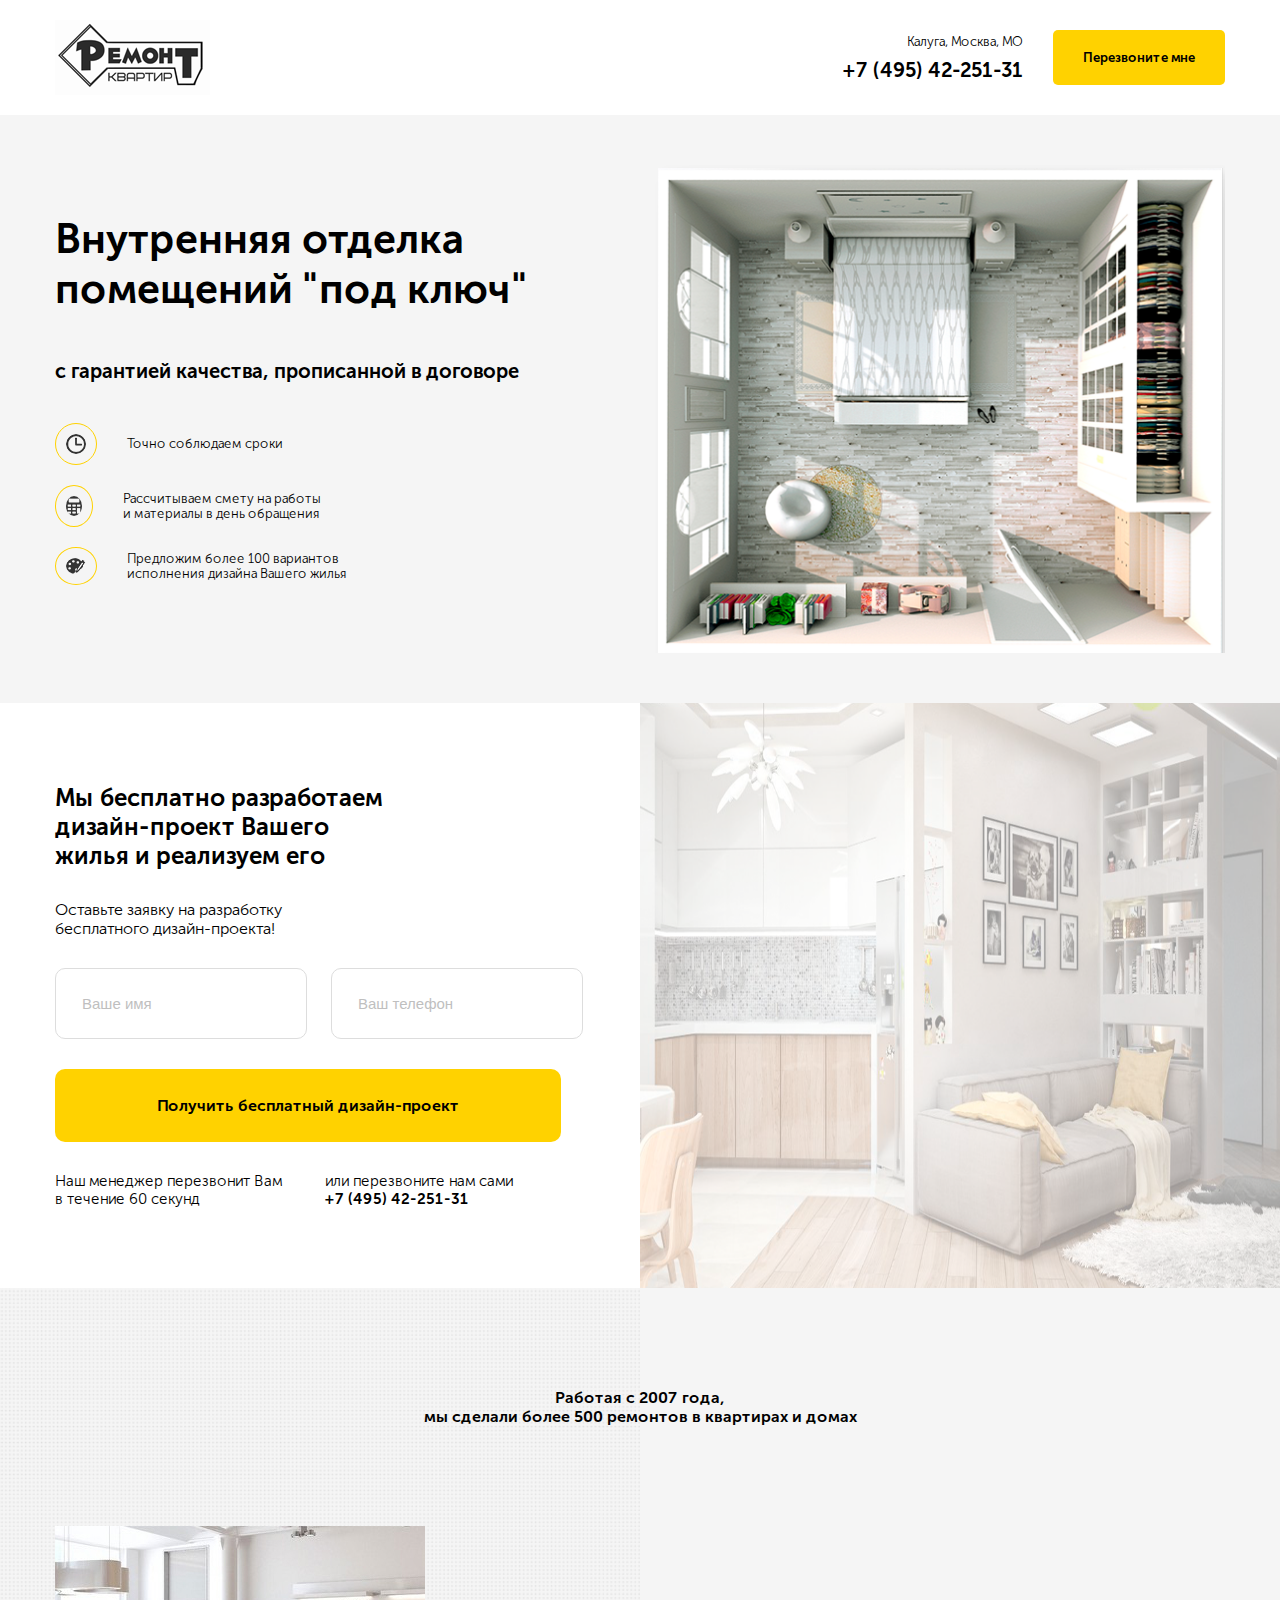
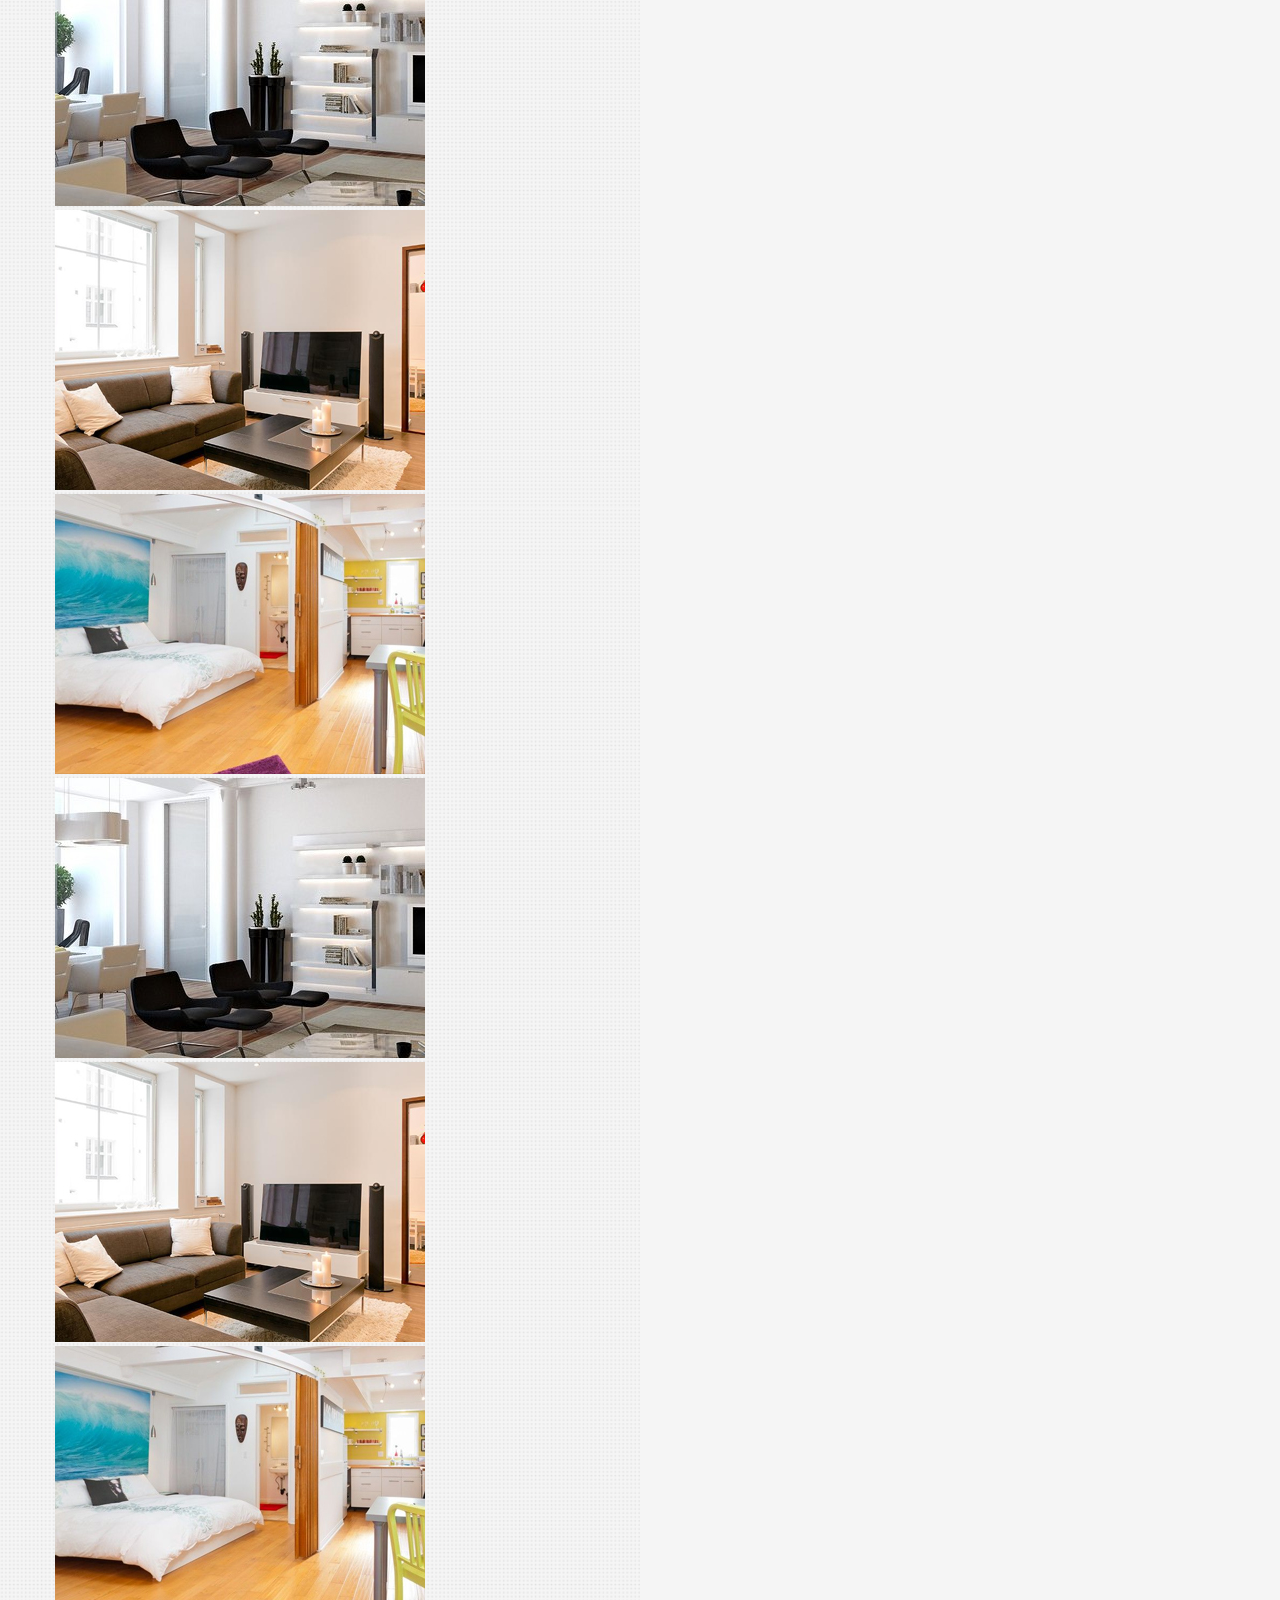
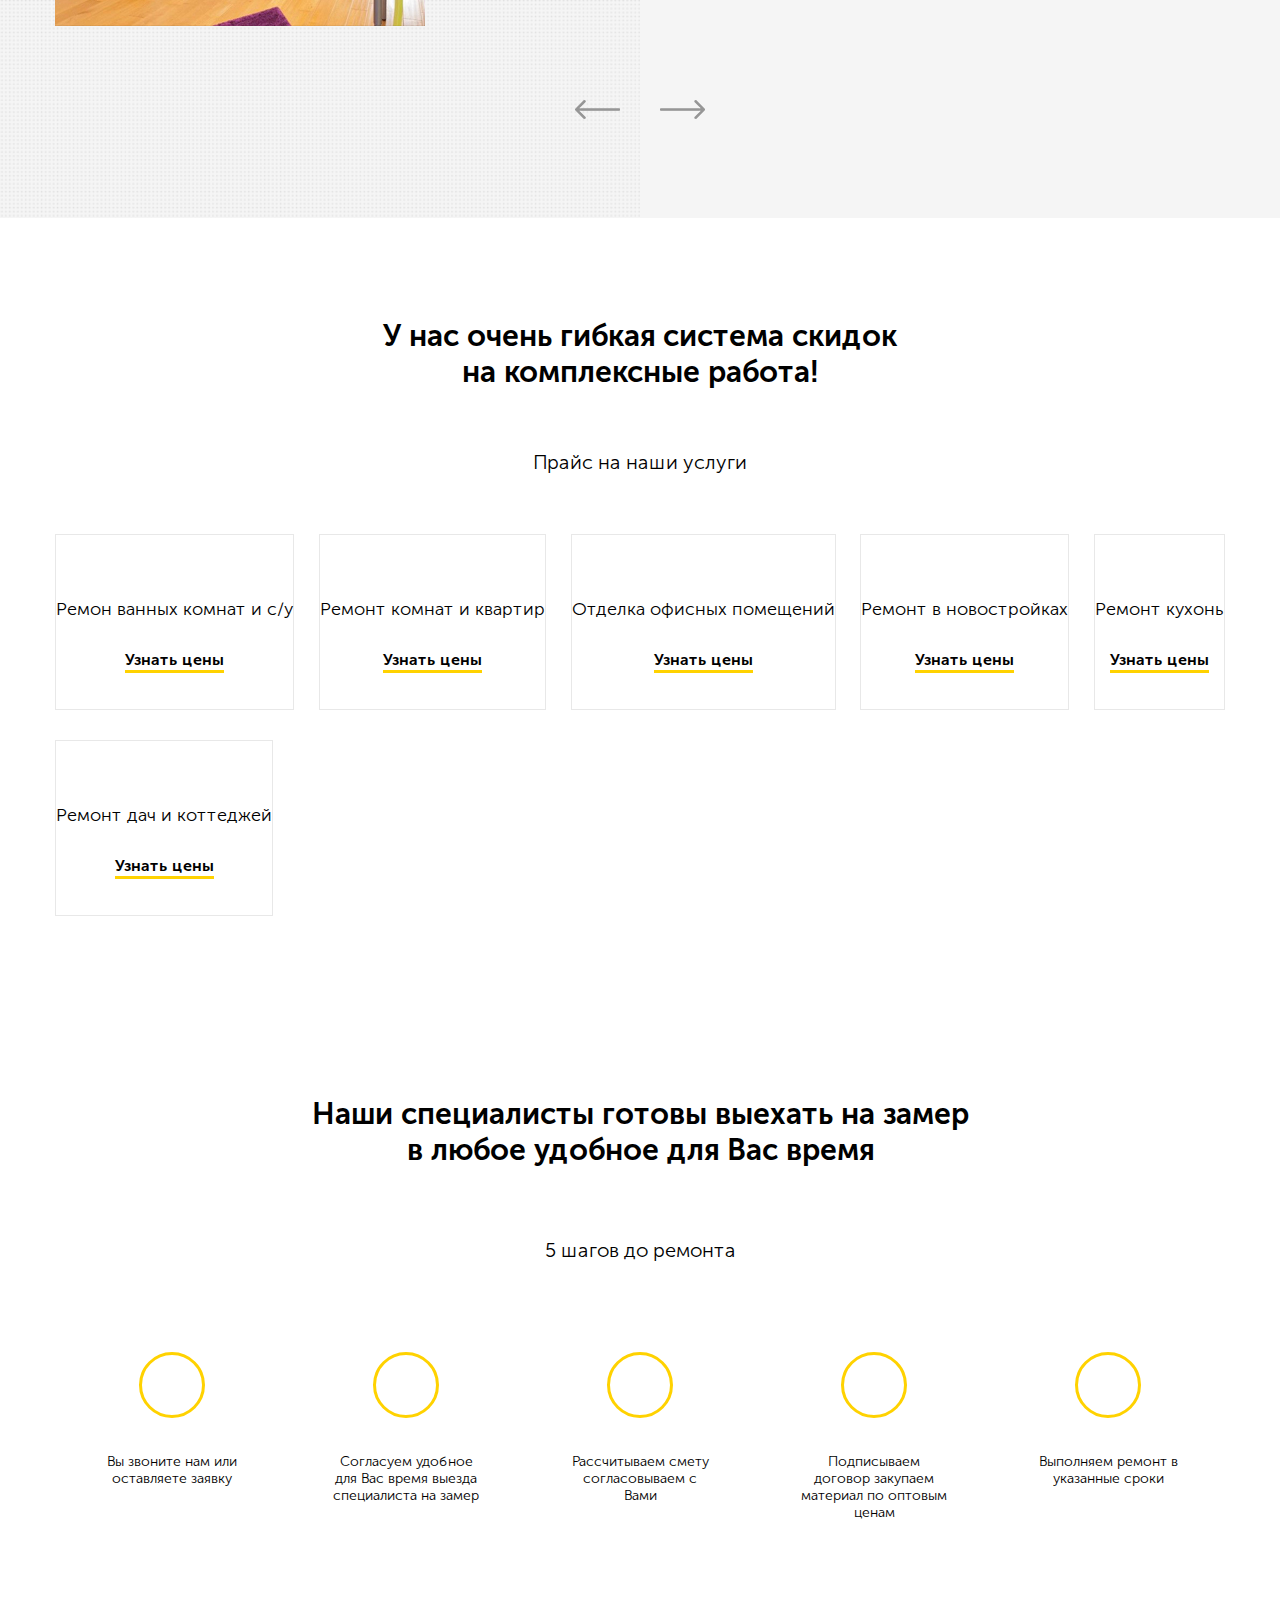
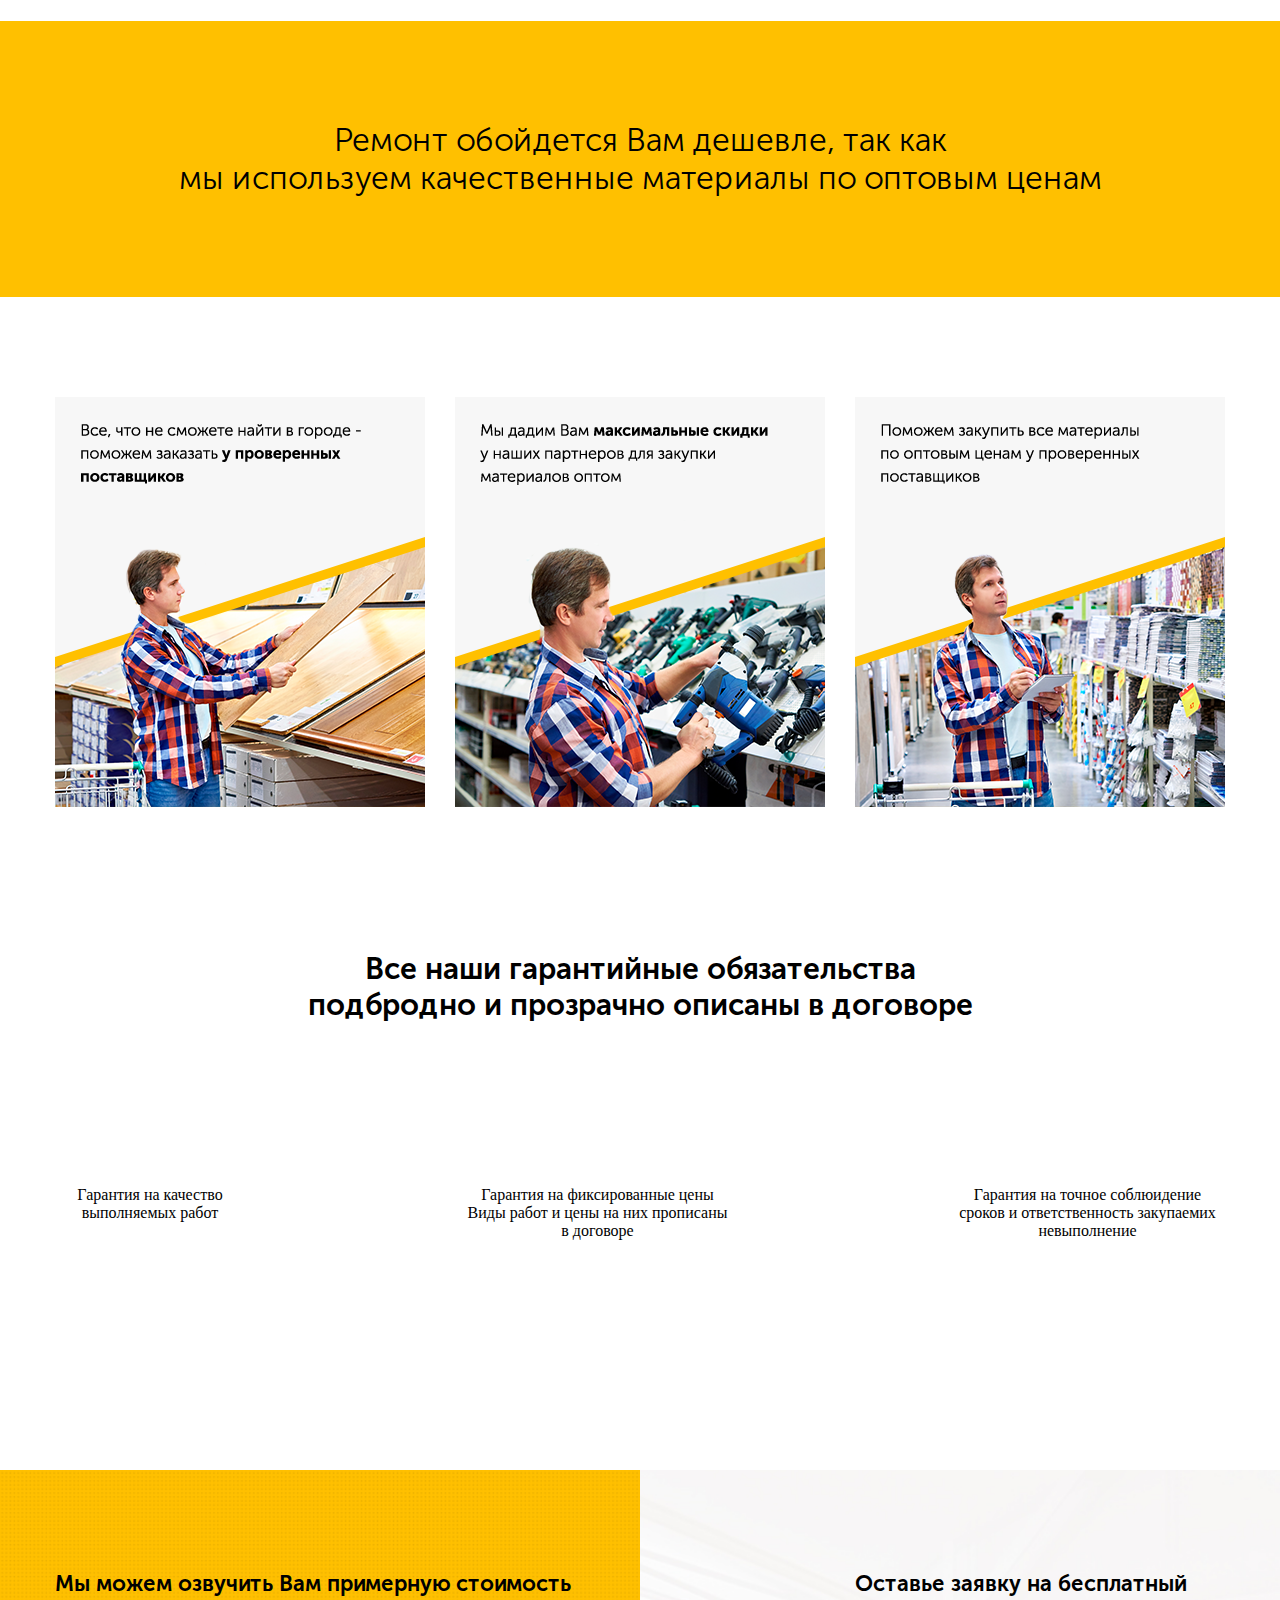
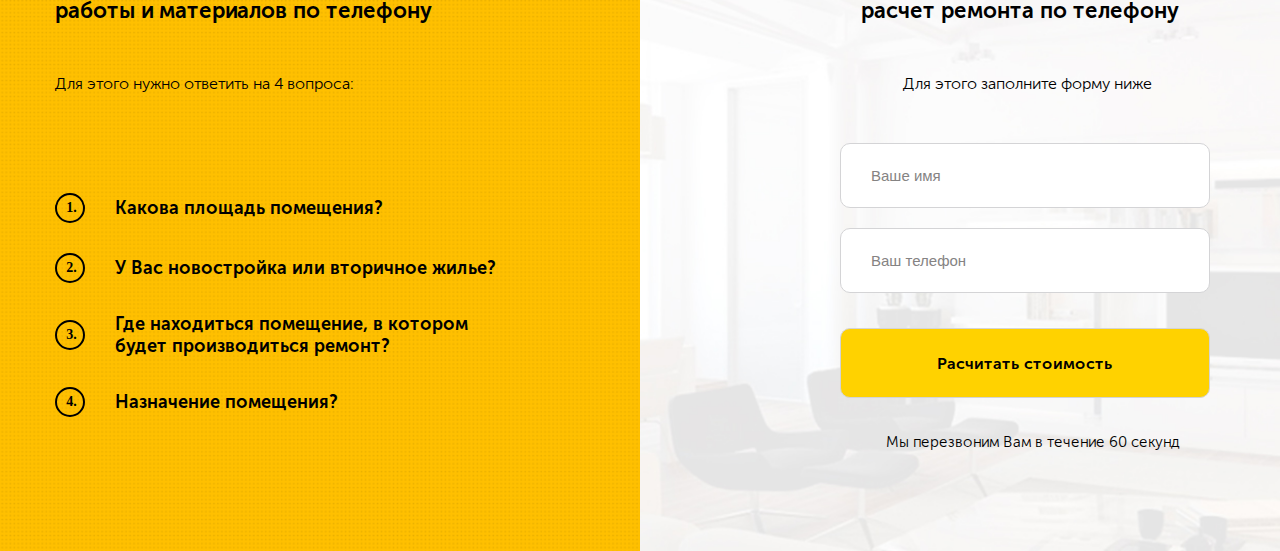
==== commit 7955af80: "Adapted brif section" ====
--- a/index.html
+++ b/index.html
@@ -322,17 +322,117 @@
       <div class="pictures__container">
         <div class="photos">
           <div class="photo">
-            <img src="img/pictures/picture1.png" alt="" class="ph">
+            <img  class="pic__photo" src="img/pictures/picture1.png" alt="" class="ph">
           </div>
           <div class="photo">
-            <img src="img/pictures/picture2.png" alt="" class="ph">
+            <img  class="pic__photo" src="img/pictures/picture2.png" alt="" class="ph">
           </div>
           <div class="photo">
-            <img src="img/pictures/picture3.png" alt="" class="ph">
-          </div>
-        </div>
-      </div>
+            <img  class="pic__photo" src="img/pictures/picture3.png" alt="" class="ph">
+          </div>
+        </div>
+        <!-- photos -->
+      </div>
+      <!-- pictures__container -->
     </section>
+    <!-- pictures -->
+
+
+    <section class="garant">
+      <div class="garant__container">
+        <p class="garant__title">Все наши гарантийные обязательства <br>
+          подбродно и прозрачно описаны в договоре
+        </p>
+        <div class="garants">
+          <div class="garant1">
+            <img class="g-photo" src="img/Guarantee/garant1.png" alt="">
+            <p class="garant_text g-text1">Гарантия на качество
+              выполняемых работ
+            </p>
+          </div>
+          <div class="garant2">
+            <img class="g-photo" src="img/Guarantee/garant2.png" alt="">
+            <p class="garant_text g-text2">Гарантия на фиксированные цены
+              Виды работ и цены на них
+              прописаны в договоре
+            </p>
+          </div>
+          <div class="garant3">
+            <img class="g-photo" src="img/Guarantee/garant3.png" alt="">
+            <p class="garant_text g-text3">Гарантия на точное соблюидение
+              сроков и ответственность закупаемих невыполнение
+            </p>
+          </div>
+        </div>
+        <!-- garants -->
+        </div>
+      <!-- garant__container -->
+    </section> 
+    <!-- garant-->
+
+  <section class="brif">
+    <div class="brif__container">
+      <div class="brif__block">
+         <div class="questions">
+            <div class="questions_title">Мы можем озвучить Вам примерную стоимость
+              работы и материалов по телефону
+            </div>
+            <div class="questions_subtitle">
+              Для этого нужно ответить на 4 вопроса:
+            </div>
+            <div class="q_list">
+              <div class="question1 q_item">
+                <div class="q-counter">1.</div>
+                <div class="q-text q-text1">Какова площадь помещения?</div>
+              </div>
+              <div class="question2 q_item">
+                <div class="q-counter">2.</div>
+                <div class="q-text q-text2">У Вас новостройка или вторичное жилье?</div>
+              </div>
+              <div class="question3 q_item">
+                <div class="q-counter">3.</div>
+                <div class="q-text q-text3">Где находиться помещение, в котором будет
+                  производиться ремонт?
+                </div>
+              </div>
+              <div class="question4 q_item">
+                <div class="q-counter">4.</div>
+                <div class="q-text q-text4">Назначение помещения?</div>
+              </div>
+            </div> 
+         </div>
+         <!-- questions -->
+
+
+
+         <div class="brif_form">
+           <div class="brif__title">Оставье заявку на бесплатный
+             расчет ремонта по телефону
+           </div>
+           <div class="brif__subtitle">Для этого заполните форму ниже</div>
+           
+            <form class="b_form" action="#">
+              <input class="b_input b_input1"  type="text" placeholder="Ваше имя">
+             <input class="b_input b_input2"  type="tel" placeholder="Ваш телефон">
+             <button class="button brif__button">Расчитать стоимость</button>
+            </form>
+           <div class="brif_description">
+             Мы перезвоним Вам в течение 60 секунд
+           </div>
+         </div>
+         <!-- brif_form -->
+
+
+
+      </div>
+      <!-- brif__block -->
+    </div>
+    <!-- brif__container -->
+  </section>
+  <!-- brif -->
+
+
+
     <script
       src="https://code.jquery.com/jquery-3.4.1.min.js"
       integrity="sha256-CSXorXvZcTkaix6Yvo6HppcZGetbYMGWSFlBw8HfCJo="
--- a/css/main.css
+++ b/css/main.css
@@ -1305,6 +1305,459 @@
           justify-content: space-between;
 }
 
+@media (max-width: 1200px) {
+  .pictures__container {
+    max-width: 1000px;
+  }
+  .pic__photo {
+    max-width: 300px;
+  }
+}
+
+@media (max-width: 1060px) {
+  .pictures__container {
+    max-width: 900px;
+  }
+  .pic__photo {
+    max-width: 270px;
+  }
+}
+
+@media (max-width: 900px) {
+  .photos {
+    -webkit-box-orient: vertical;
+    -webkit-box-direction: normal;
+        -ms-flex-direction: column;
+            flex-direction: column;
+    -webkit-box-align: center;
+        -ms-flex-align: center;
+            align-items: center;
+  }
+  .pic__photo {
+    max-width: 370px;
+  }
+  .photo {
+    margin-bottom: 50px;
+  }
+}
+
+@media (max-width: 550px) {
+  .pic__photo {
+    max-width: 300px;
+  }
+}
+
+@media (max-width: 340px) {
+  .pic__photo {
+    max-width: 250px;
+  }
+}
+
+.garant__container {
+  max-width: 1170px;
+  margin: auto;
+}
+
+.garant {
+  margin-bottom: 230px;
+}
+
+.garant__title {
+  max-width: 800px;
+  font-size: 30px;
+  font-family: "Museo Sans Bold", sans-serif;
+  font-weight: 700;
+  margin: auto;
+  text-align: center;
+  margin-bottom: 100px;
+}
+
+.garants {
+  display: -webkit-box;
+  display: -ms-flexbox;
+  display: flex;
+  -webkit-box-pack: justify;
+      -ms-flex-pack: justify;
+          justify-content: space-between;
+}
+
+.garant__text {
+  font-size: 18px;
+}
+
+.g-text1 {
+  max-width: 190px;
+  margin: auto;
+  text-align: center;
+  margin-top: 45px;
+}
+
+.g-text2 {
+  max-width: 270px;
+  margin: auto;
+  text-align: center;
+  margin-top: 45px;
+}
+
+.g-text3 {
+  max-width: 275px;
+  margin: auto;
+  text-align: center;
+  margin-top: 45px;
+}
+
+@media (max-width: 1200px) {
+  .garants {
+    max-width: 1000px;
+    margin: auto;
+  }
+}
+
+@media (max-width: 1060px) {
+  .garants {
+    max-width: 900px;
+  }
+}
+
+@media (max-width: 900px) {
+  .garant__title {
+    max-width: 400px;
+  }
+  .garants {
+    -webkit-box-orient: vertical;
+    -webkit-box-direction: normal;
+        -ms-flex-direction: column;
+            flex-direction: column;
+    -webkit-box-align: center;
+        -ms-flex-align: center;
+            align-items: center;
+  }
+  .garant1, .garant2, .garant3 {
+    margin-bottom: 50px;
+  }
+  .garant_text {
+    margin-top: 5px;
+  }
+  .g-photo {
+    width: 400px;
+  }
+  .garant {
+    margin-bottom: 100px;
+  }
+}
+
+@media (max-width: 550px) {
+  .g-photo {
+    width: 300px;
+  }
+}
+
+@media (max-width: 400px) {
+  .g-photo {
+    width: 300px;
+  }
+  .garant__title {
+    max-width: 250px;
+  }
+}
+
+@media (max-width: 330px) {
+  .g-photo {
+    width: 270px;
+  }
+}
+
+.brif__container {
+  max-width: 1170px;
+  margin: auto;
+}
+
+.questions {
+  -ms-flex-preferred-size: 50%;
+      flex-basis: 50%;
+}
+
+.brif__block {
+  display: -webkit-box;
+  display: -ms-flexbox;
+  display: flex;
+  padding: 100px 0;
+}
+
+.questions_title {
+  font-size: 22px;
+  font-family: "Museo Sans Bold", sans-serif;
+  font-weight: 700;
+  padding-bottom: 50px;
+}
+
+.questions_subtitle {
+  font-size: 16px;
+  font-family: "Museo Sans light", sans-serif;
+  font-weight: 300;
+  padding-bottom: 100px;
+}
+
+.q-text {
+  font-size: 18px;
+  font-family: "Museo Sans Bold", sans-serif;
+  font-weight: 700;
+  max-width: 400px;
+}
+
+.q-counter {
+  display: -webkit-box;
+  display: -ms-flexbox;
+  display: flex;
+  font-size: 14px;
+  border: 2px solid black;
+  border-radius: 50%;
+  width: 30px;
+  height: 30px;
+  -webkit-box-pack: center;
+      -ms-flex-pack: center;
+          justify-content: center;
+  -webkit-box-align: center;
+      -ms-flex-align: center;
+          align-items: center;
+  padding-left: 3px;
+  font-weight: bold;
+  margin-right: 30px;
+}
+
+.q_item {
+  display: -webkit-box;
+  display: -ms-flexbox;
+  display: flex;
+  -webkit-box-align: center;
+      -ms-flex-align: center;
+          align-items: center;
+  margin-bottom: 30px;
+}
+
+.brif__title {
+  font-family: "Museo Sans Bold", sans-serif;
+  font-weight: 700;
+  font-size: 22px;
+  padding-bottom: 50px;
+  text-align: center;
+  max-width: 340px;
+  margin: auto;
+  margin-left: 10px;
+}
+
+.brif_form {
+  -ms-flex-preferred-size: 50%;
+      flex-basis: 50%;
+  padding-left: 200px;
+}
+
+.brif {
+  background-image: url("../img/brif/brif1.png"), url("../img/brif/brif2.jpg");
+  background-position: left center, center right;
+  background-size: 50%,contain;
+  background-repeat: repeat-y,no-repeat;
+}
+
+.brif__subtitle {
+  font-size: 16px;
+  font-family: "Museo Sans light", sans-serif;
+  font-weight: 300;
+  padding-bottom: 50px;
+  text-align: center;
+  margin-right: 10px;
+}
+
+.b_form {
+  display: -webkit-box;
+  display: -ms-flexbox;
+  display: flex;
+  -webkit-box-orient: vertical;
+  -webkit-box-direction: normal;
+      -ms-flex-direction: column;
+          flex-direction: column;
+}
+
+.b_input {
+  height: 65px;
+  max-width: 370px;
+  font-size: 15px;
+  padding-left: 30px;
+  border: 1px solid #d4d4d6;
+  border-radius: 10px;
+}
+
+.b_input1 {
+  margin-bottom: 20px;
+}
+
+.b_input2 {
+  margin-bottom: 35px;
+}
+
+.brif__button {
+  max-width: 370px;
+  height: 70px;
+  font-family: "Museo Sans Bold", sans-serif;
+  font-weight: 700;
+  font-size: 16px;
+  border: 00.1px solid #d4d4d6;
+  border-radius: 10px;
+  background: #ffd200;
+  margin-bottom: 35px;
+}
+
+.brif_description {
+  font-size: 15px;
+  font-family: "Museo Sans light", sans-serif;
+  font-weight: 300;
+  text-align: center;
+}
+
+.b_input::-webkit-input-placeholder {
+  color: #858383;
+}
+
+@media (max-width: 1200px) {
+  .brif_form {
+    padding-left: 100px;
+  }
+  .brif__container {
+    max-width: 1000px;
+  }
+  .questions_title {
+    max-width: 400px;
+  }
+}
+
+@media (max-width: 1050px) {
+  .brif_form {
+    padding-left: 100px;
+  }
+  .questions {
+    padding-left: 30px;
+  }
+  .brif_description {
+    margin-right: 20px;
+  }
+  .brif__subtitle {
+    margin-right: 50px;
+  }
+}
+
+@media (max-width: 1020px) {
+  .brif__block {
+    -webkit-box-orient: vertical;
+    -webkit-box-direction: normal;
+        -ms-flex-direction: column;
+            flex-direction: column;
+  }
+  .brif {
+    background-image: url("../img/brif/brif1.png"), url("../img/brif/brif2.jpg");
+    background-position: top center, center bottom;
+    background-size: 100% 50%,cover;
+    background-repeat: repeat-x,no-repeat;
+  }
+  .brif_form {
+    margin-top: 100px;
+    padding-left: 0;
+    padding-right: 70px;
+  }
+  .brif__block {
+    -webkit-box-align: center;
+        -ms-flex-align: center;
+            align-items: center;
+  }
+  .questions_title {
+    max-width: 750px;
+  }
+  .q-text3 {
+    max-width: 750px;
+  }
+  .brif__title {
+    max-width: 750px;
+    margin-right: 20px;
+  }
+  .brif__subtitle {
+    margin-right: 400px;
+  }
+  .brif_description {
+    margin-right: 350px;
+  }
+}
+
+@media (max-width: 800px) {
+  .q-text {
+    max-width: 400px;
+  }
+  .questions_title {
+    max-width: 400px;
+  }
+  .brif_form {
+    padding-left: 15px;
+    max-width: 700px;
+  }
+  .brif__title {
+    max-width: 400px;
+    padding-right: 10px;
+  }
+  .brif__container {
+    max-width: 400px;
+  }
+  .brif__subtitle {
+    margin-right: 10px;
+  }
+  .brif_description {
+    margin-right: 10px;
+  }
+}
+
+@media (max-width: 450px) {
+  .brif__container {
+    max-width: 400px;
+  }
+  .questions_title {
+    font-size: 18px;
+  }
+  .questions_subtitle {
+    font-size: 14px;
+  }
+  .q-text {
+    font-size: 14px;
+    max-width: 250px;
+    padding-top: 5px;
+  }
+  .q-counter {
+    font-size: 14px;
+    margin-right: 10px;
+  }
+  .brif_form {
+    padding-left: 25px;
+    padding-right: 0;
+  }
+  .brif__title {
+    font-size: 18px;
+  }
+}
+
+@media (max-width: 400px) {
+  .brif__container {
+    max-width: 300px;
+  }
+  .questions_subtitle {
+    max-width: 250px;
+  }
+  .q-text {
+    max-width: 200px;
+  }
+  .b_input {
+    max-width: 270px;
+  }
+  .brif__button {
+    max-width: 270px;
+  }
+}
+
 * {
   margin: 0;
   padding: 0;
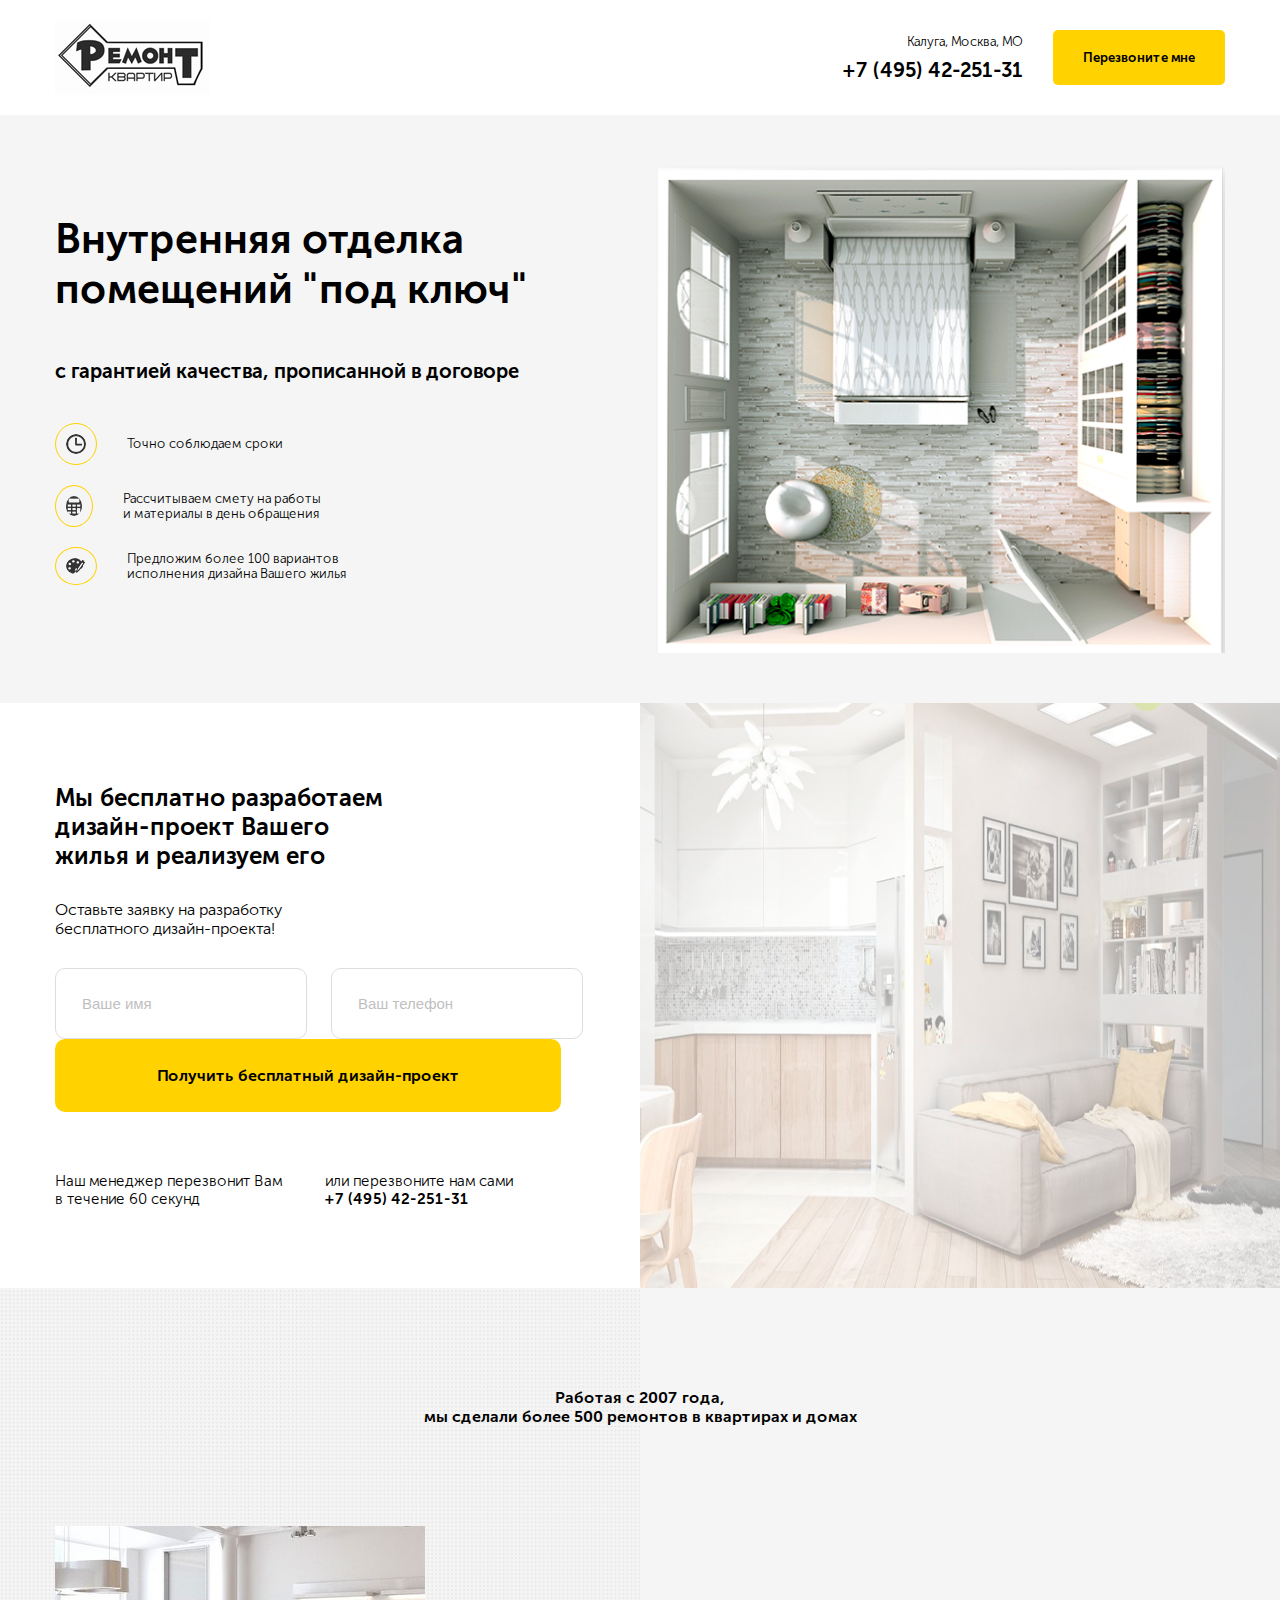
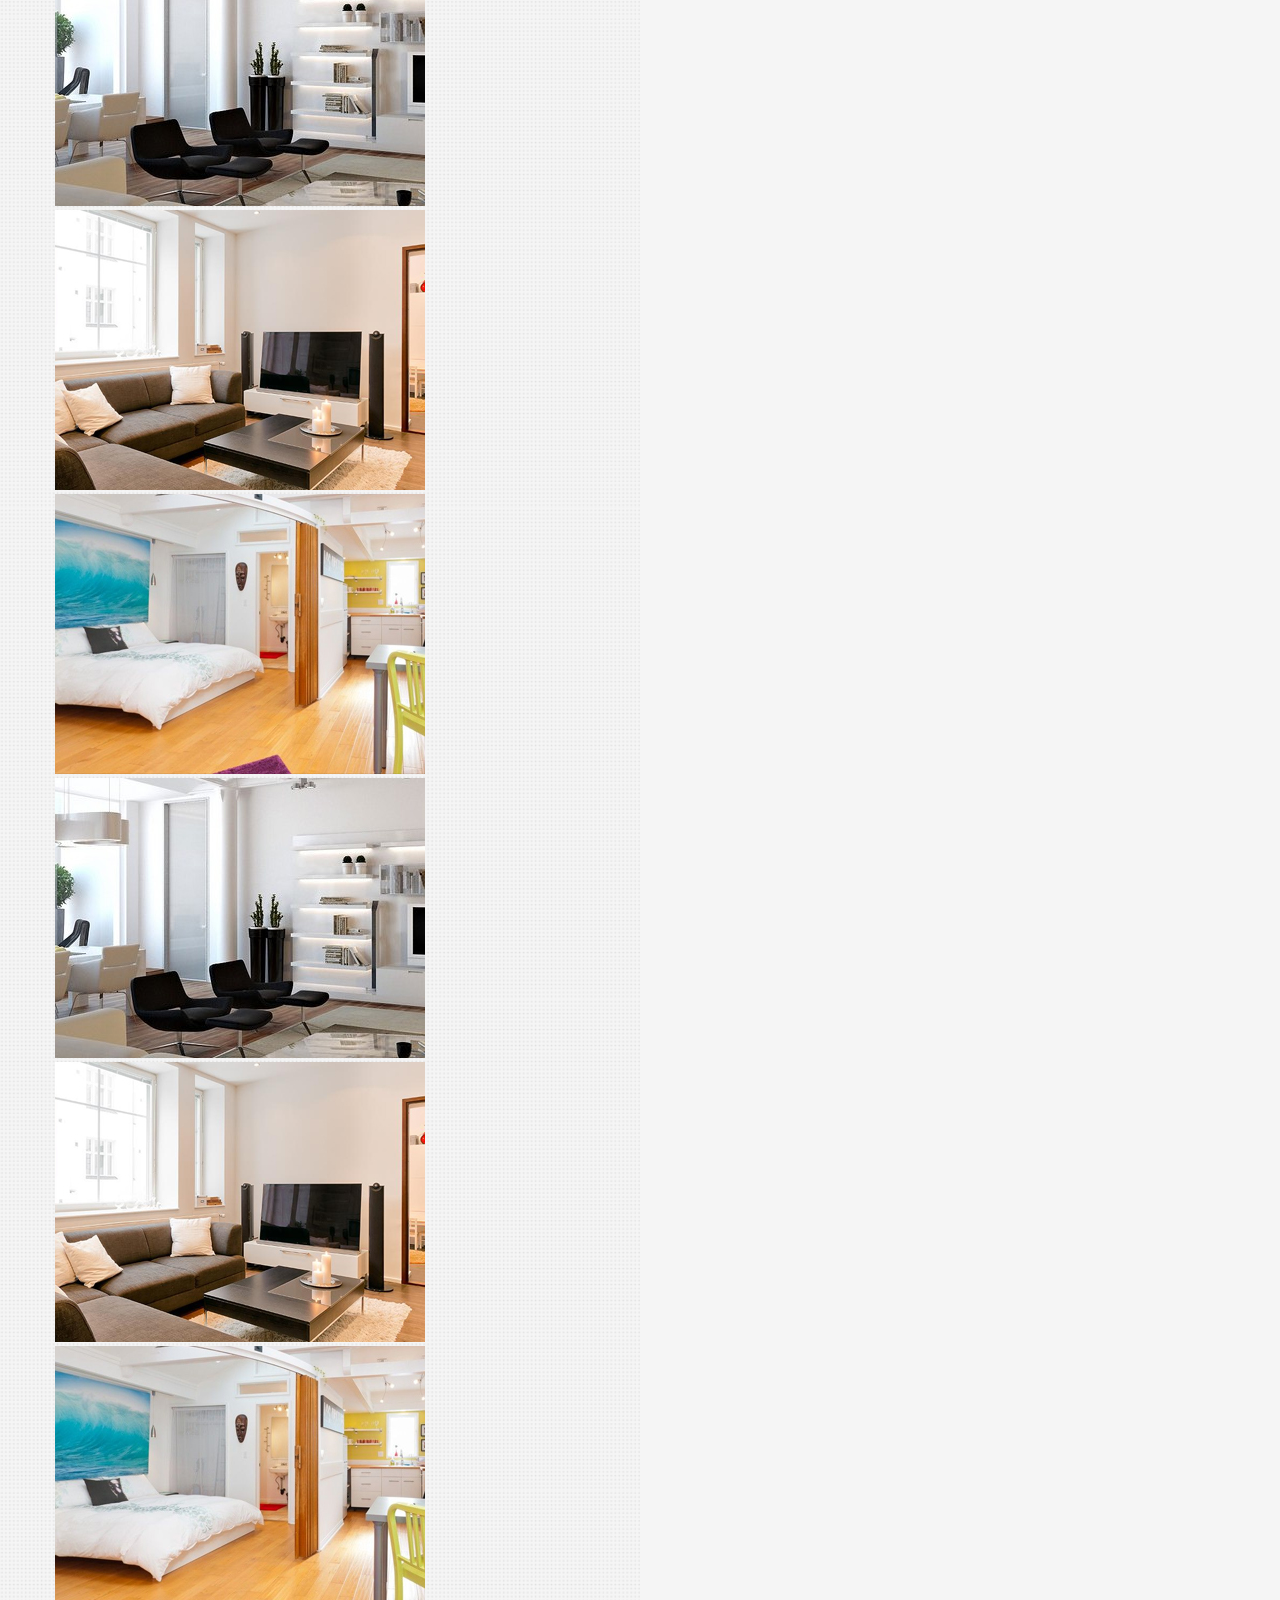
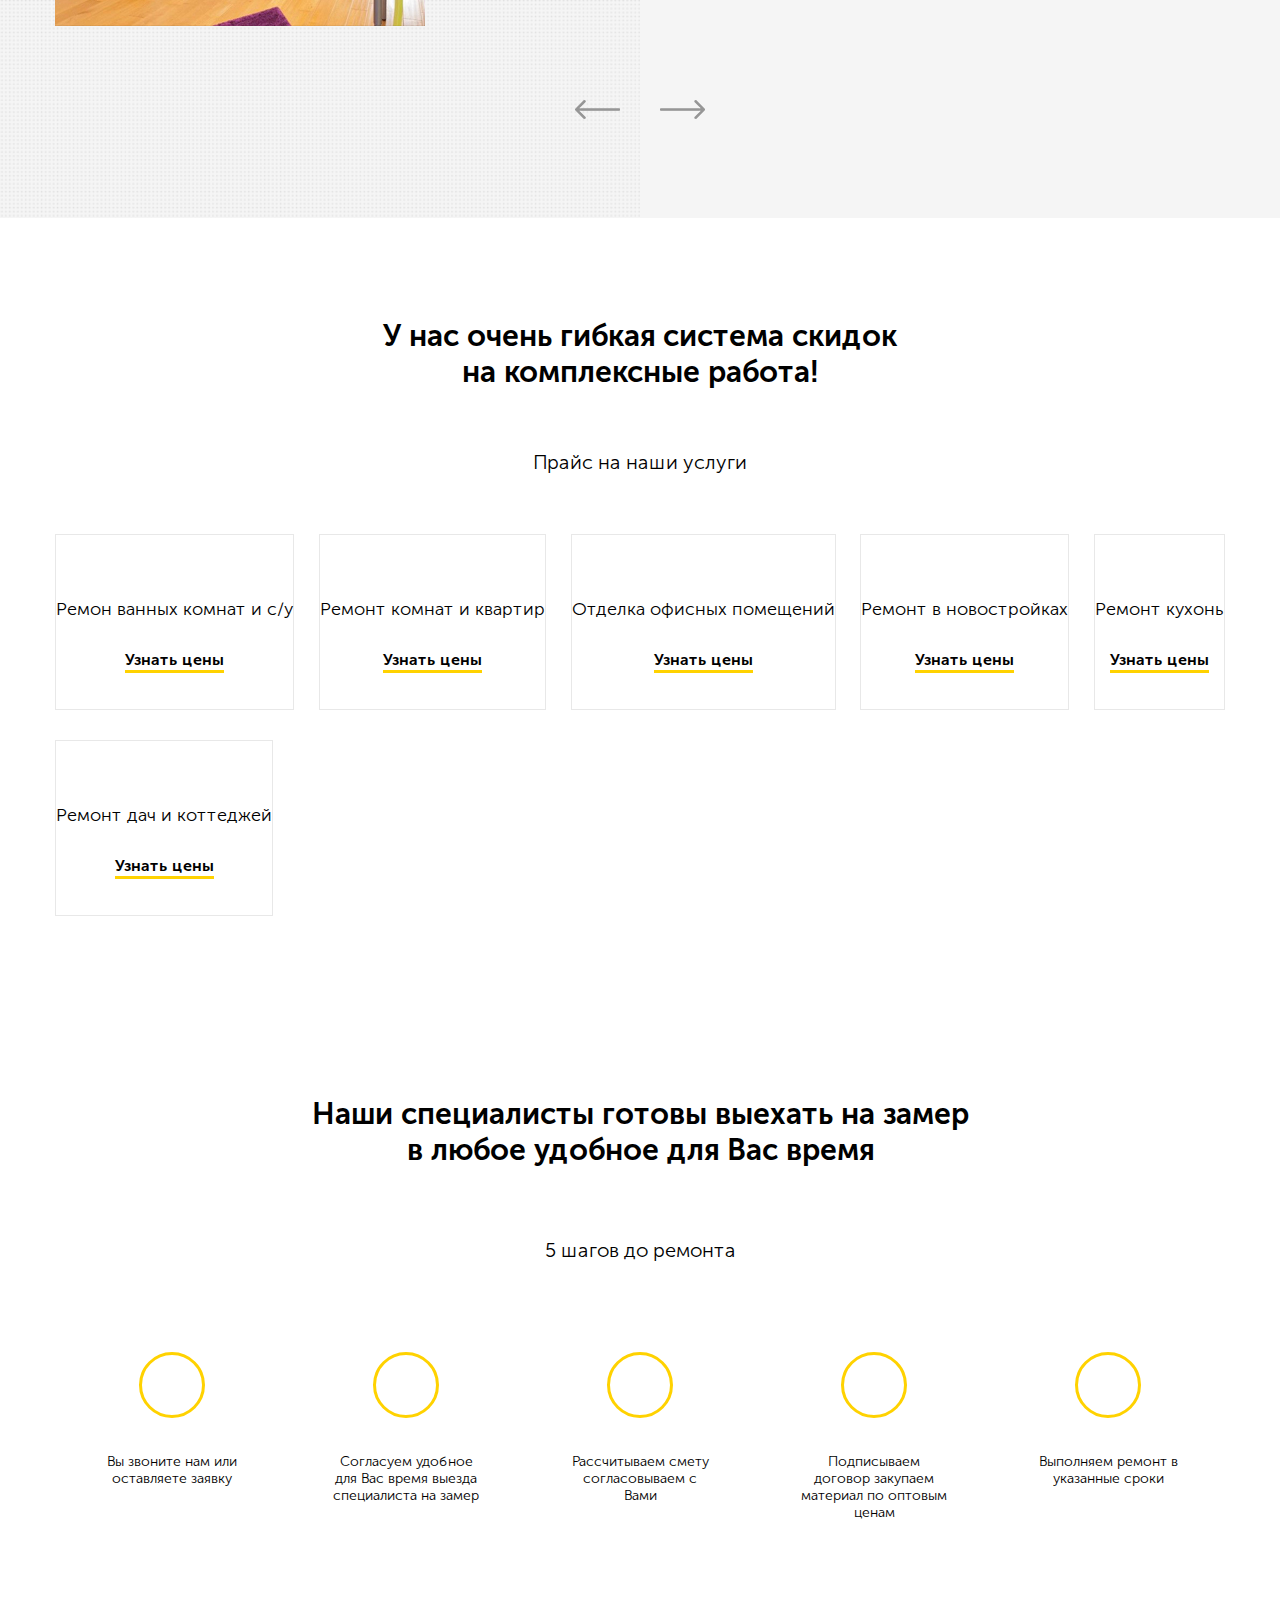
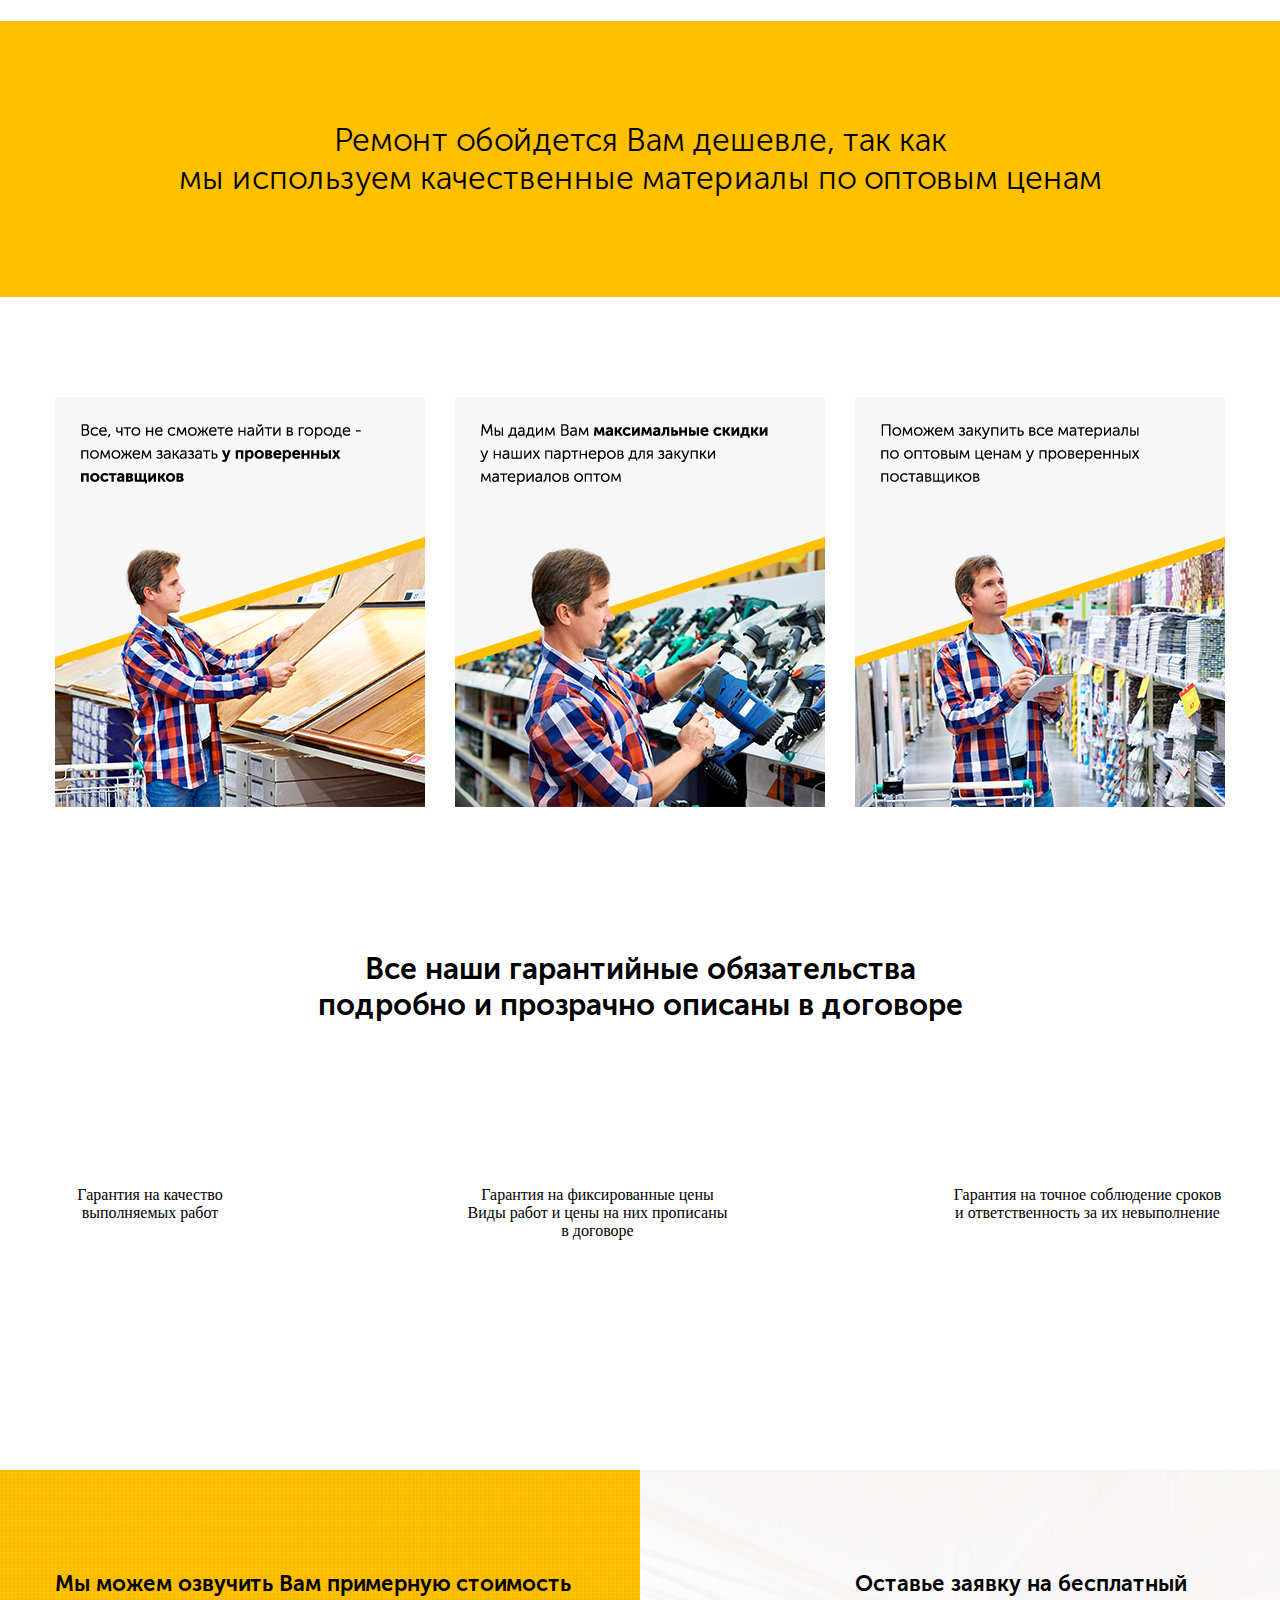
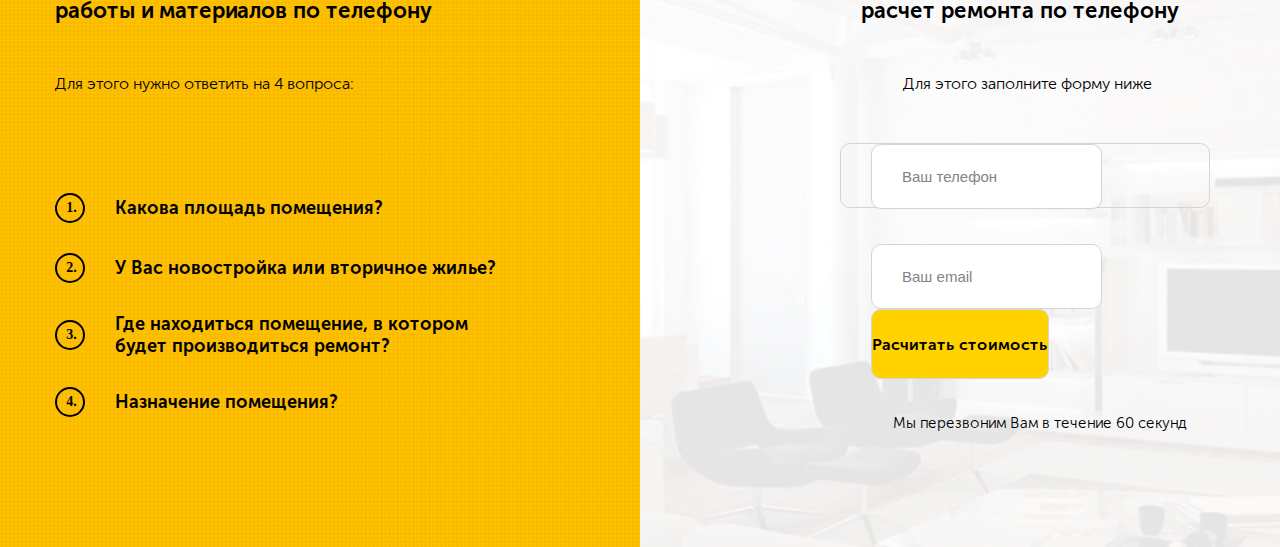
==== commit f9c53690: "validated" ====
--- a/index.html
+++ b/index.html
@@ -94,22 +94,26 @@
             <span class="offer-subtitle">
               Оставьте заявку на разработку бесплатного дизайн-проекта!
             </span>
-            <div class="inputs">
+            <form action="#" id="offer-form" class="inputs">
               <input
                 class="offer-input offer-name"
                 placeholder="Ваше имя"
                 type="text"
+                name="ofname"
               />
               <input
                 class="offer-input offer-call"
                 placeholder="Ваш телефон"
-                type="number"
+                type="tel"
+                name="ofphone"
               />
-            </div>
+              <button class="offer-button">
+                Получить бесплатный дизайн-проект
+              </button>
+            </form>
+
             <!-- inputs -->
-            <button class="offer-button">
-              Получить бесплатный дизайн-проект
-            </button>
+
             <div class="bottom-offer">
               <div class="feedback">
                 Наш менеджер перезвонит Вам в течение 60 секунд
@@ -310,7 +314,7 @@
     <section class="yellow">
       <div class="yellow__container">
         <p class="yellow__text">
-          Ремонт обойдется Вам дешевле, так как <br>
+          Ремонт обойдется Вам дешевле, так как <br />
           мы используем качественные материалы по оптовым ценам
         </p>
       </div>
@@ -322,13 +326,28 @@
       <div class="pictures__container">
         <div class="photos">
           <div class="photo">
-            <img  class="pic__photo" src="img/pictures/picture1.png" alt="" class="ph">
+            <img
+              class="pic__photo"
+              src="img/pictures/picture1.png"
+              alt=""
+              class="ph"
+            />
           </div>
           <div class="photo">
-            <img  class="pic__photo" src="img/pictures/picture2.png" alt="" class="ph">
+            <img
+              class="pic__photo"
+              src="img/pictures/picture2.png"
+              alt=""
+              class="ph"
+            />
           </div>
           <div class="photo">
-            <img  class="pic__photo" src="img/pictures/picture3.png" alt="" class="ph">
+            <img
+              class="pic__photo"
+              src="img/pictures/picture3.png"
+              alt=""
+              class="ph"
+            />
           </div>
         </div>
         <!-- photos -->
@@ -336,46 +355,48 @@
       <!-- pictures__container -->
     </section>
     <!-- pictures -->
-
 
     <section class="garant">
       <div class="garant__container">
-        <p class="garant__title">Все наши гарантийные обязательства <br>
-          подбродно и прозрачно описаны в договоре
+        <p class="garant__title">
+          Все наши гарантийные обязательства <br />
+          подробно и прозрачно описаны в договоре
         </p>
         <div class="garants">
           <div class="garant1">
-            <img class="g-photo" src="img/Guarantee/garant1.png" alt="">
-            <p class="garant_text g-text1">Гарантия на качество
-              выполняемых работ
+            <img class="g-photo" src="img/Guarantee/garant1.png" alt="" />
+            <p class="garant_text g-text1">
+              Гарантия на качество выполняемых работ
             </p>
           </div>
           <div class="garant2">
-            <img class="g-photo" src="img/Guarantee/garant2.png" alt="">
-            <p class="garant_text g-text2">Гарантия на фиксированные цены
-              Виды работ и цены на них
-              прописаны в договоре
+            <img class="g-photo" src="img/Guarantee/garant2.png" alt="" />
+            <p class="garant_text g-text2">
+              Гарантия на фиксированные цены Виды работ и цены на них прописаны
+              в договоре
             </p>
           </div>
           <div class="garant3">
-            <img class="g-photo" src="img/Guarantee/garant3.png" alt="">
-            <p class="garant_text g-text3">Гарантия на точное соблюидение
-              сроков и ответственность закупаемих невыполнение
+            <img class="g-photo" src="img/Guarantee/garant3.png" alt="" />
+            <p class="garant_text g-text3">
+              Гарантия на точное соблюдение сроков и ответственность за их
+              невыполнение
             </p>
           </div>
         </div>
         <!-- garants -->
-        </div>
+      </div>
       <!-- garant__container -->
-    </section> 
+    </section>
     <!-- garant-->
 
-  <section class="brif">
-    <div class="brif__container">
-      <div class="brif__block">
-         <div class="questions">
-            <div class="questions_title">Мы можем озвучить Вам примерную стоимость
-              работы и материалов по телефону
+    <section class="brif">
+      <div class="brif__container">
+        <div class="brif__block">
+          <div class="questions">
+            <div class="questions_title">
+              Мы можем озвучить Вам примерную стоимость работы и материалов по
+              телефону
             </div>
             <div class="questions_subtitle">
               Для этого нужно ответить на 4 вопроса:
@@ -387,51 +408,63 @@
               </div>
               <div class="question2 q_item">
                 <div class="q-counter">2.</div>
-                <div class="q-text q-text2">У Вас новостройка или вторичное жилье?</div>
+                <div class="q-text q-text2">
+                  У Вас новостройка или вторичное жилье?
+                </div>
               </div>
               <div class="question3 q_item">
                 <div class="q-counter">3.</div>
-                <div class="q-text q-text3">Где находиться помещение, в котором будет
-                  производиться ремонт?
+                <div class="q-text q-text3">
+                  Где находиться помещение, в котором будет производиться
+                  ремонт?
                 </div>
               </div>
               <div class="question4 q_item">
                 <div class="q-counter">4.</div>
                 <div class="q-text q-text4">Назначение помещения?</div>
               </div>
-            </div> 
-         </div>
-         <!-- questions -->
-
-
-
-         <div class="brif_form">
-           <div class="brif__title">Оставье заявку на бесплатный
-             расчет ремонта по телефону
-           </div>
-           <div class="brif__subtitle">Для этого заполните форму ниже</div>
-           
-            <form class="b_form" action="#">
-              <input class="b_input b_input1"  type="text" placeholder="Ваше имя">
-             <input class="b_input b_input2"  type="tel" placeholder="Ваш телефон">
-             <button class="button brif__button">Расчитать стоимость</button>
+            </div>
+          </div>
+          <!-- questions -->
+
+          <div class="brif_form">
+            <div class="brif__title">
+              Оставье заявку на бесплатный расчет ремонта по телефону
+            </div>
+            <div class="brif__subtitle">Для этого заполните форму ниже</div>
+
+            <form class="b_form" action="#" id="brif-form">
+              <inputgit
+                name="username"
+                class="b_input b_input1"
+                type="text"
+                placeholder="Ваше имя"
+              />
+              <input
+                name="phone"
+                class="b_input b_input2 brif_phone"
+                type="tel"
+                placeholder="Ваш телефон"
+              />
+              <input
+                name="email"
+                class="b_input b_input3"
+                type="email"
+                placeholder="Ваш email"
+              />
+              <button class="button brif__button">Расчитать стоимость</button>
             </form>
-           <div class="brif_description">
-             Мы перезвоним Вам в течение 60 секунд
-           </div>
-         </div>
-         <!-- brif_form -->
-
-
-
-      </div>
-      <!-- brif__block -->
-    </div>
-    <!-- brif__container -->
-  </section>
-  <!-- brif -->
-
-
+            <div class="brif_description">
+              Мы перезвоним Вам в течение 60 секунд
+            </div>
+          </div>
+          <!-- brif_form -->
+        </div>
+        <!-- brif__block -->
+      </div>
+      <!-- brif__container -->
+    </section>
+    <!-- brif -->
 
     <script
       src="https://code.jquery.com/jquery-3.4.1.min.js"
@@ -440,6 +473,8 @@
     ></script>
     <script src="js/slick.min.js"></script>
     <script src="js/wow.min.js"></script>
+    <script src="js/jquery.validate.min.js"></script>
+    <script src="js/jquery.maskedinput.min.js"></script>
 
     <script src="js/main.js"></script>
     <script src="js/modal.js"></script>
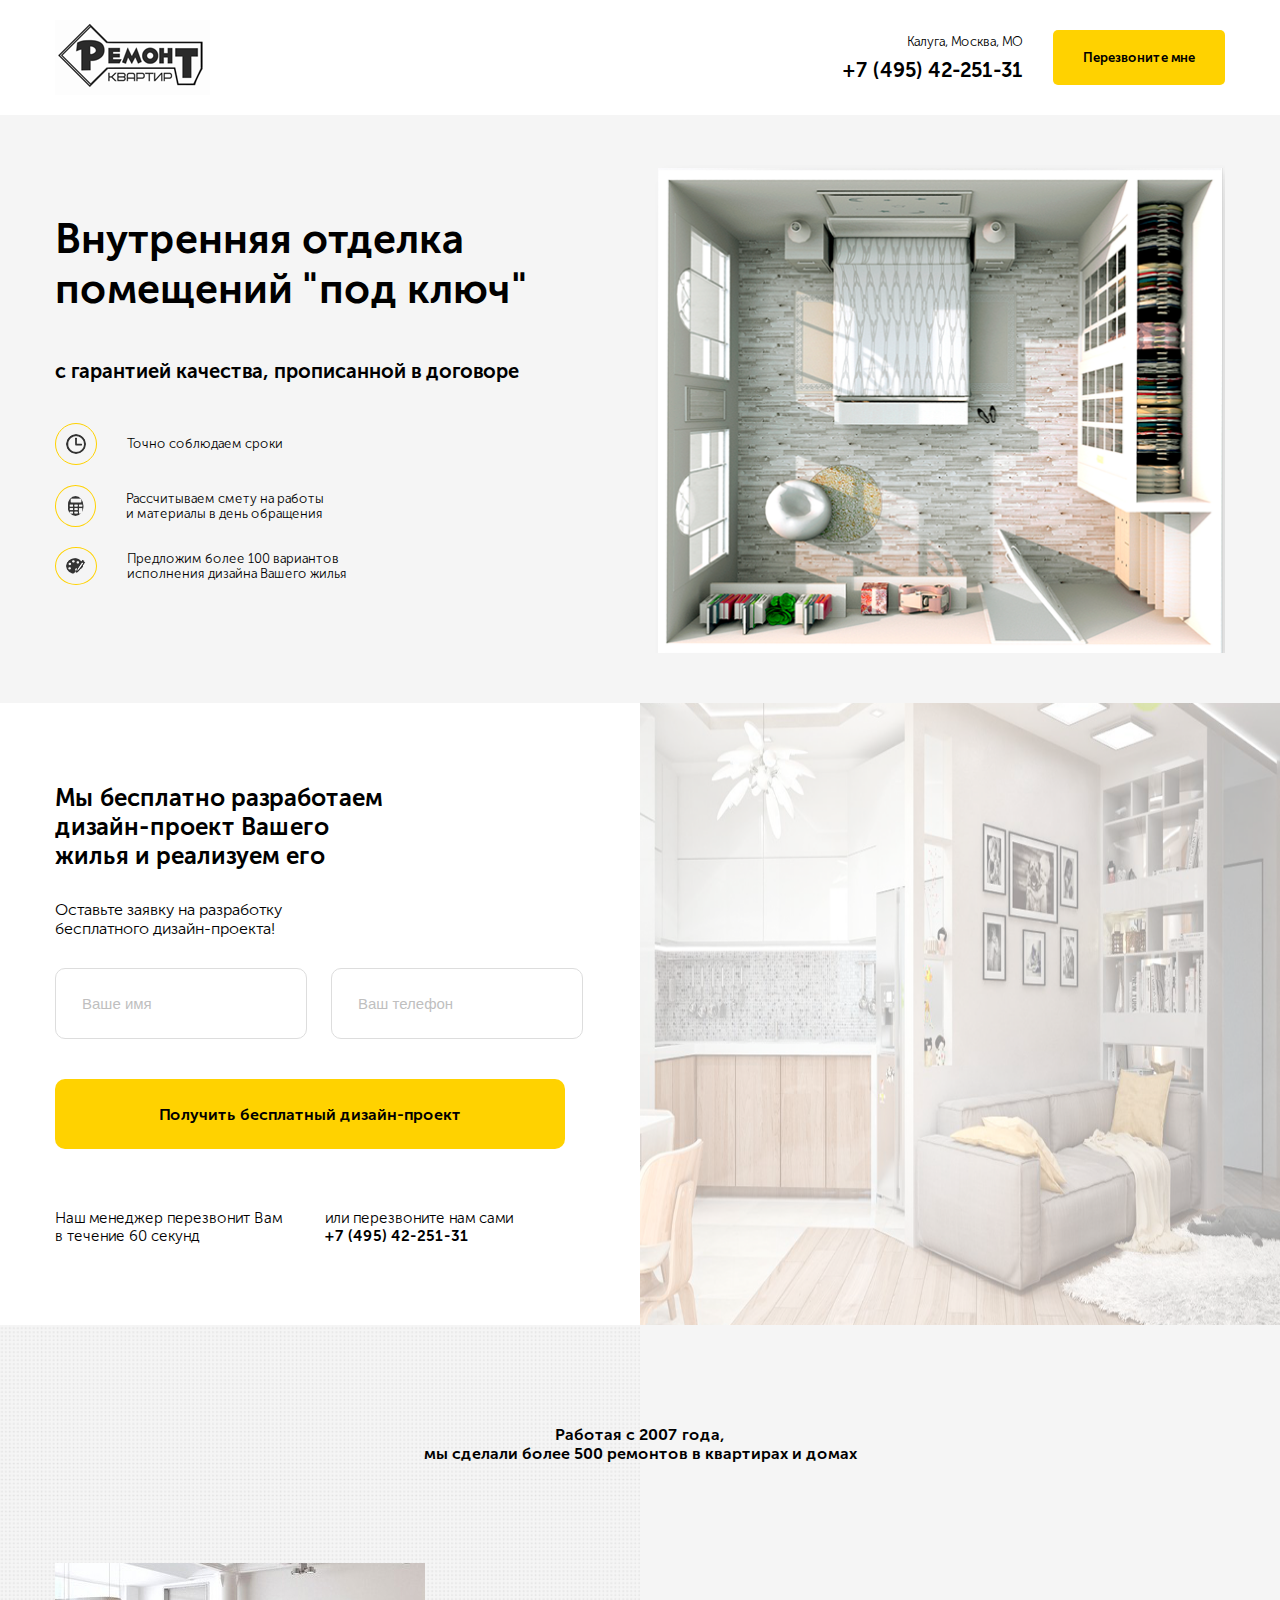
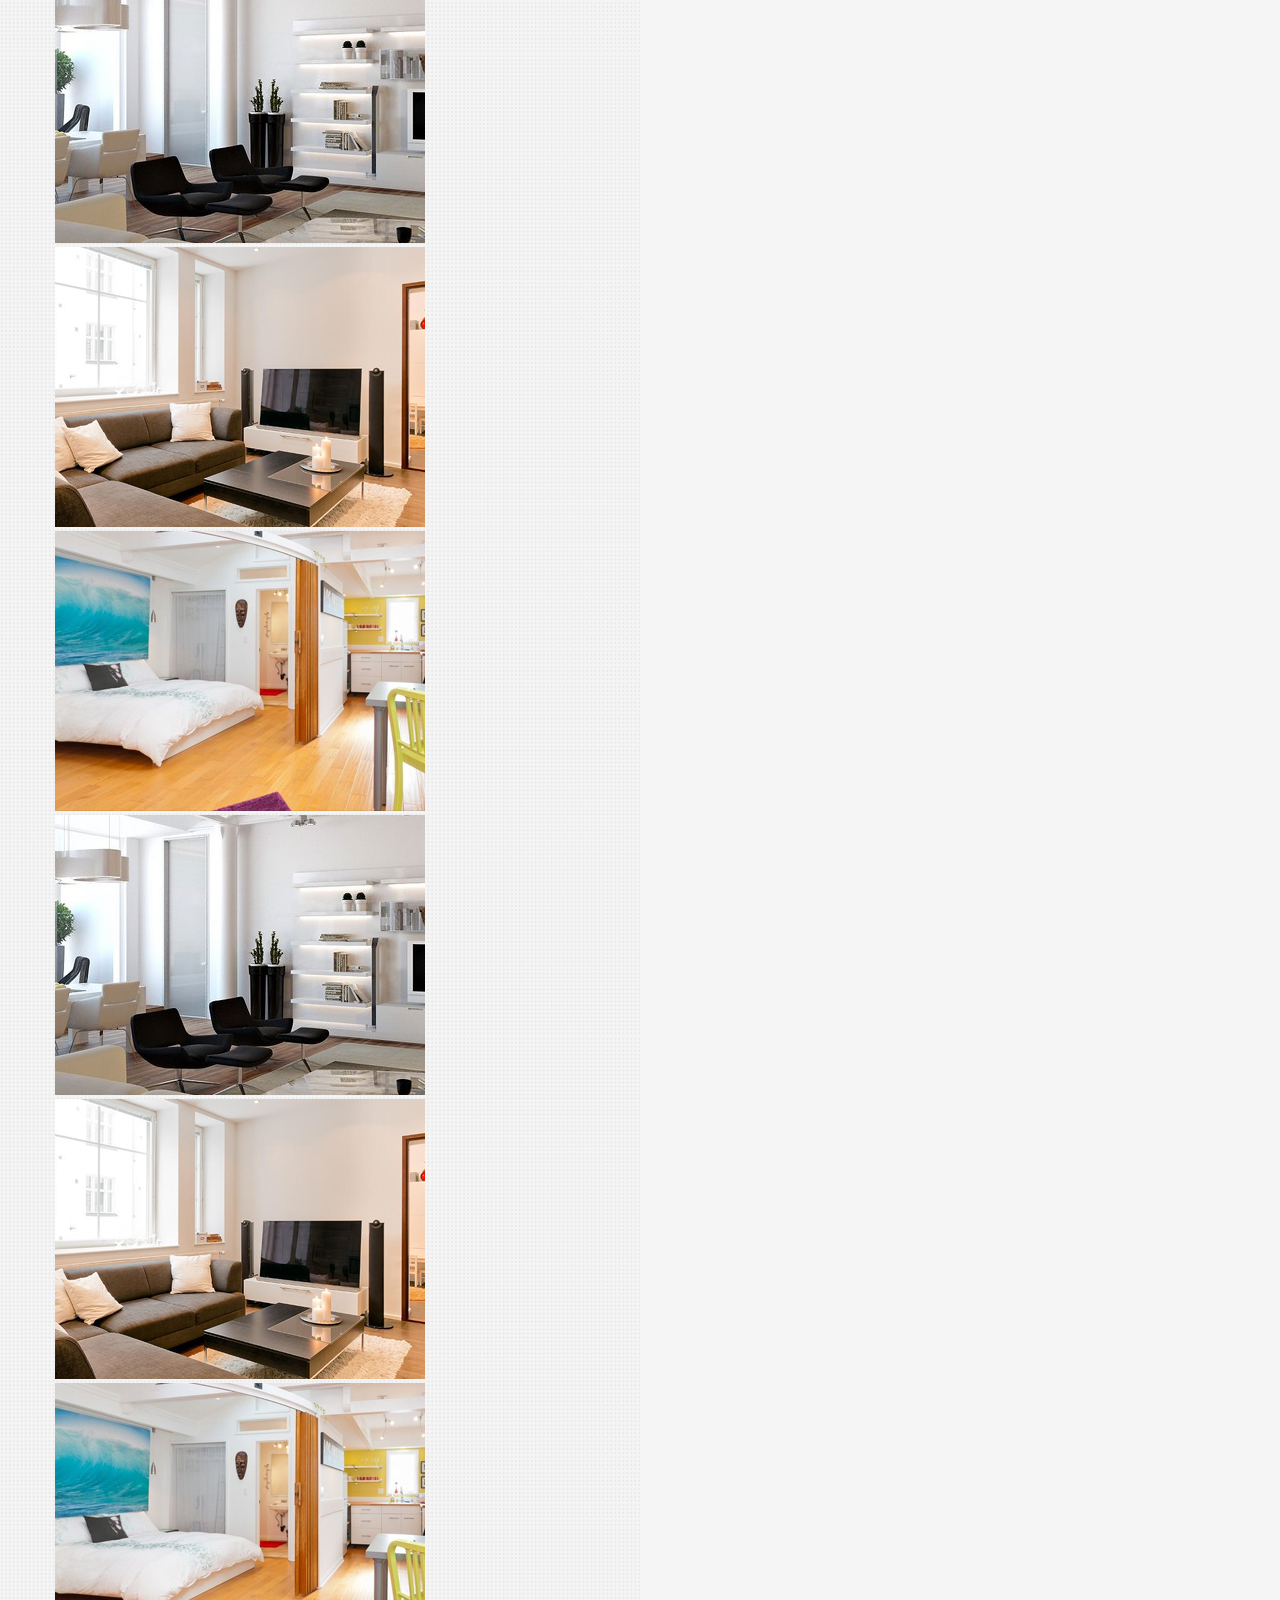
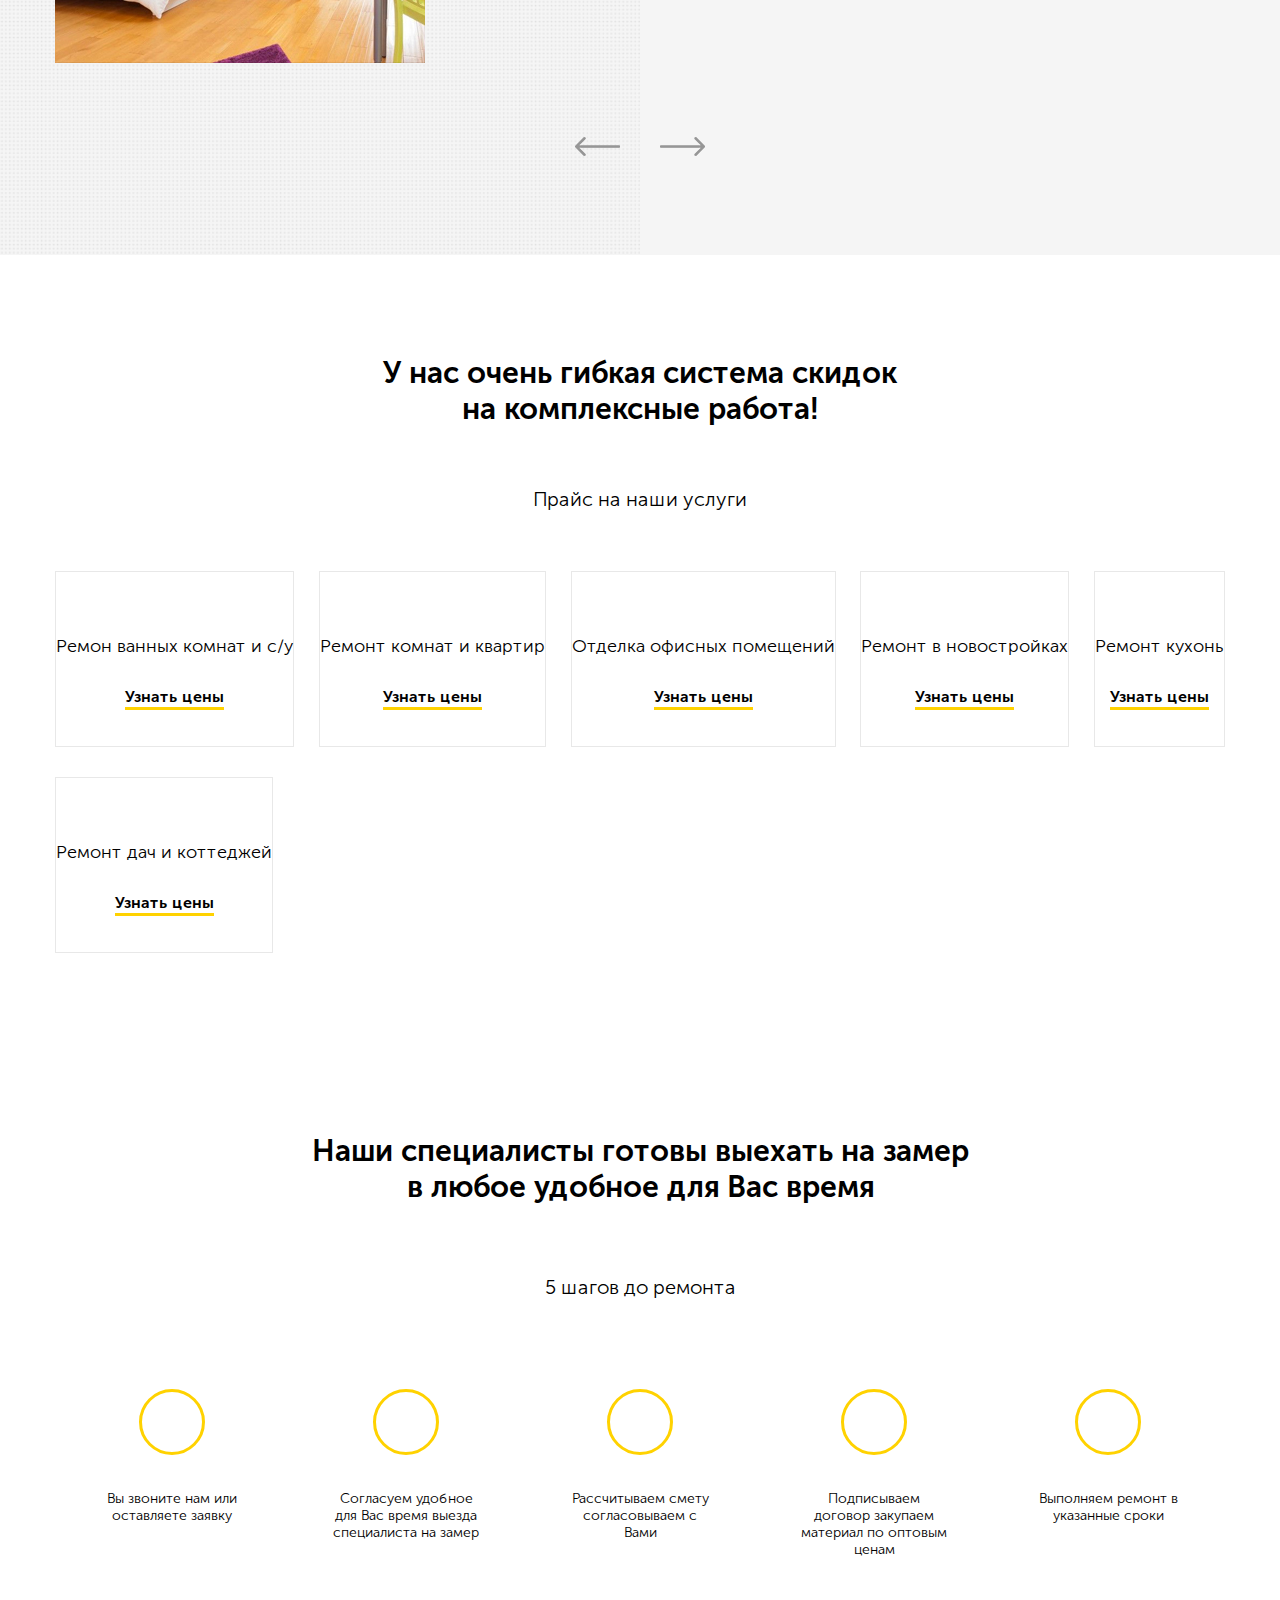
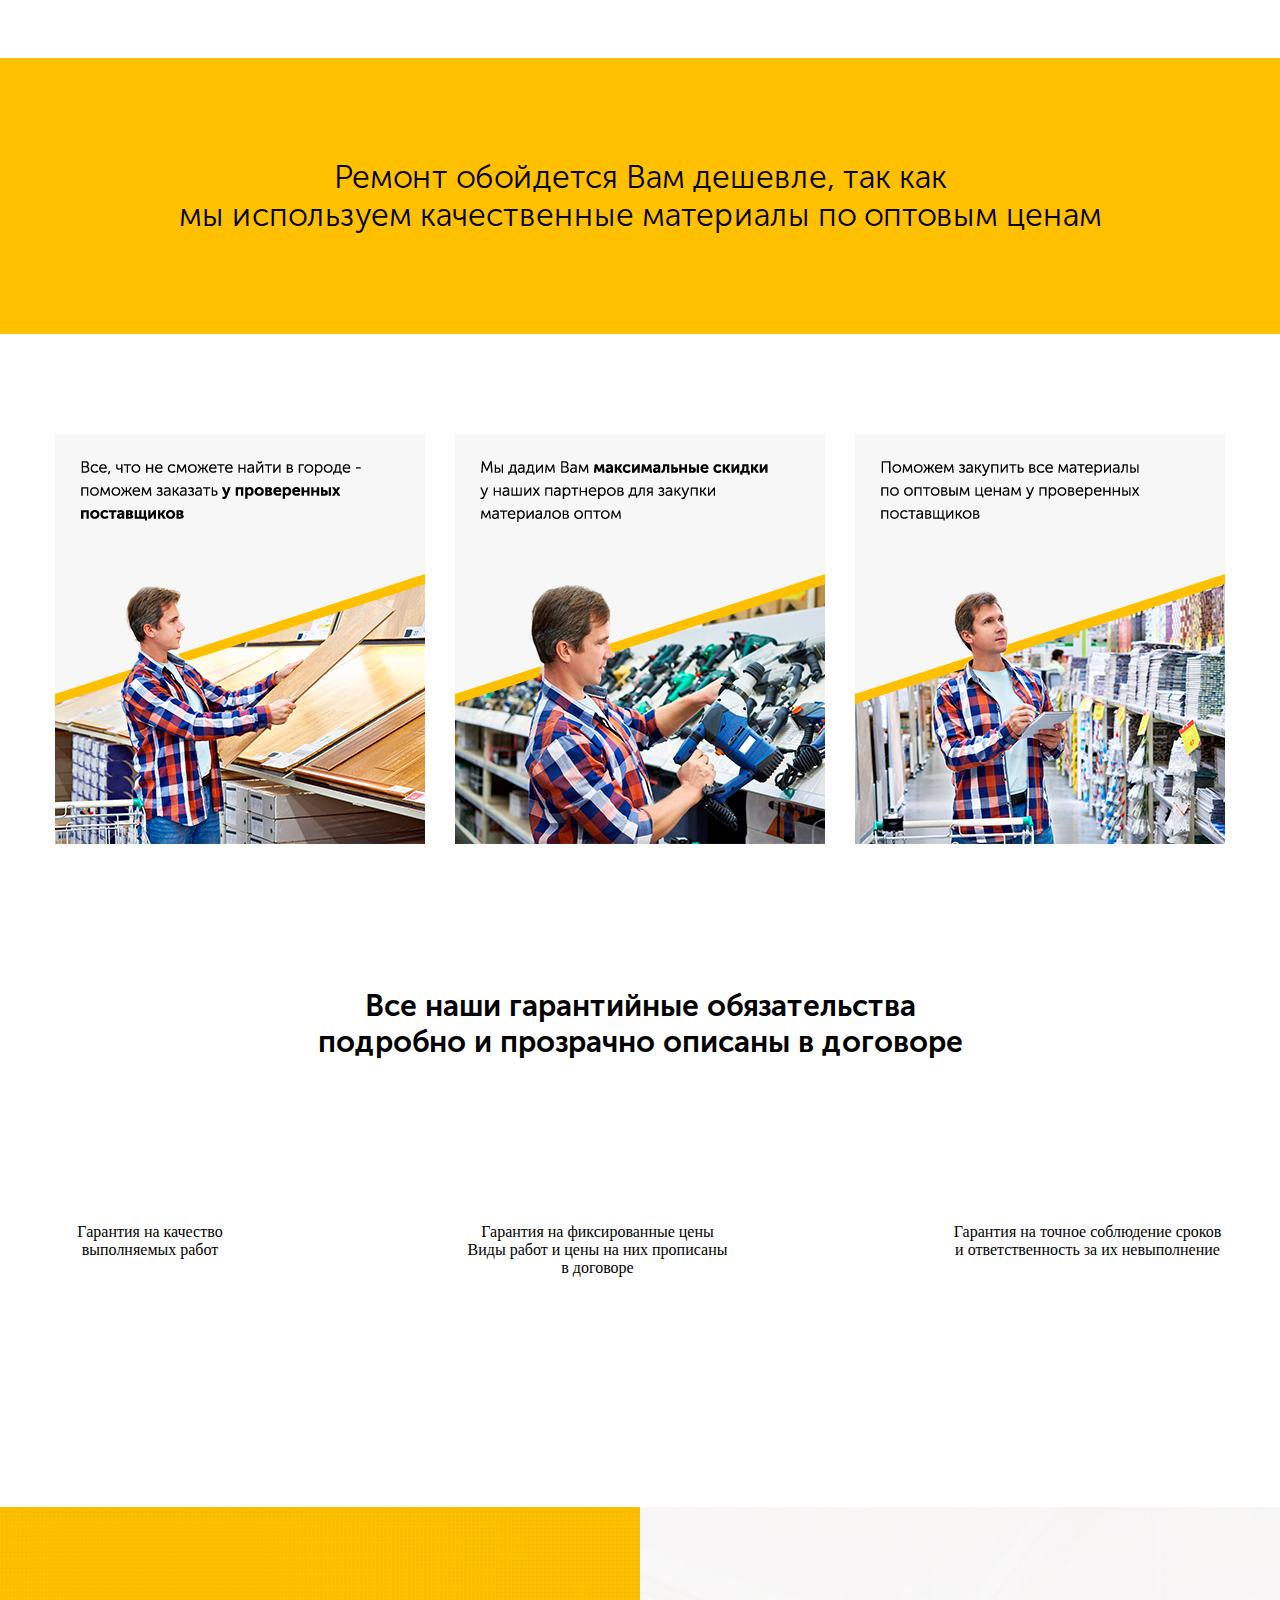
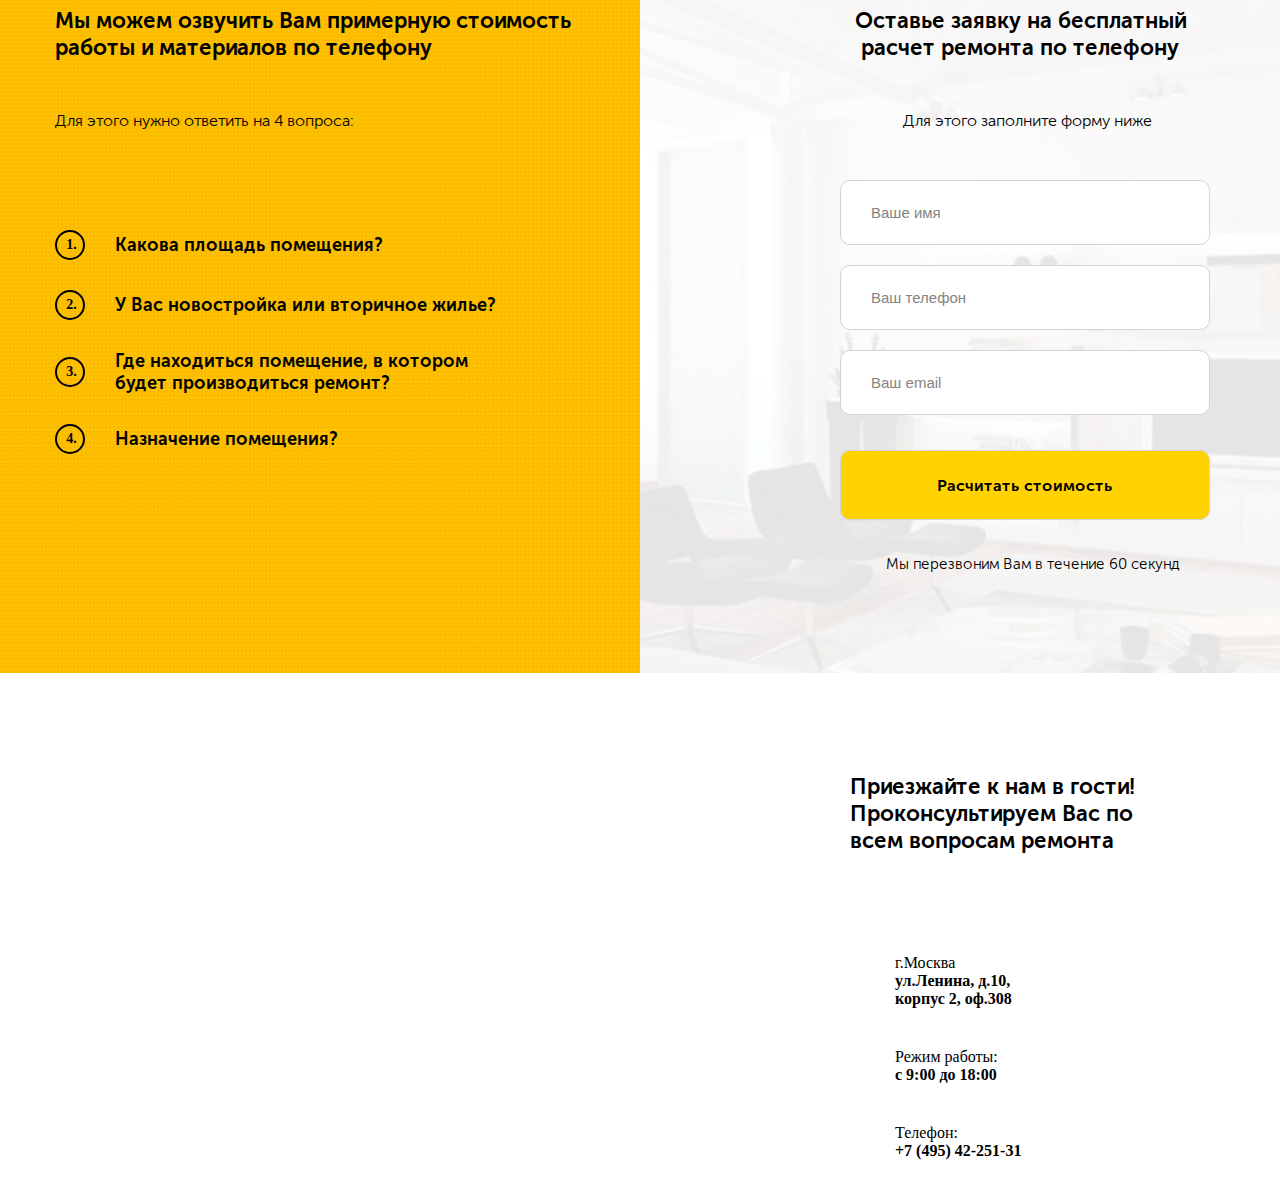
==== commit c56708d2: "fixed maps height" ====
--- a/index.html
+++ b/index.html
@@ -22,7 +22,7 @@
                   >+7 (495) 42-251-31
                 </a>
               </div>
-              <button class="navbar_button wow" id="button">
+              <button class="navbar_button " id="button">
                 Перезвоните мне
               </button>
             </div>
@@ -53,7 +53,7 @@
                   </li>
                   <li class="hero-list_item">
                     <img
-                      class="hero-list_image"
+                      class="hero-list_image hero-cal"
                       src="img/circular.png"
                       alt=""
                     />
@@ -434,7 +434,7 @@
             <div class="brif__subtitle">Для этого заполните форму ниже</div>
 
             <form class="b_form" action="#" id="brif-form">
-              <inputgit
+              <input
                 name="username"
                 class="b_input b_input1"
                 type="text"
@@ -466,6 +466,66 @@
     </section>
     <!-- brif -->
 
+    <footer class="footer f__section">
+      <div class="map" id="map">
+        <script
+          type="text/javascript"
+          charset="utf-8"
+          async
+          src="https://api-maps.yandex.ru/services/constructor/1.0/js/?um=constructor%3A4ad441890e8c3853f92a6668d2dc1ec7ea4b03acf0ace736414056b89aa2d97e&amp;
+    width=100%25&amp;height=585&amp;lang=ru_RU&amp;scroll=false"
+        ></script>
+      </div>
+
+      <!-- <div class="f-contacts-block"> -->
+      <div class="f-contacts">
+        <div class="contain-foot">
+          <h3 class="f-contacts__title">
+            Приезжайте к нам в гости! Проконсультируем Вас по всем вопросам
+            ремонта
+          </h3>
+          <ul class="f-contacts-list">
+            <li class="f-contacts-list__item">
+              <span class="f-contact-list__icon">
+                <img src="img/footer/f-call.png" alt="" />
+              </span>
+              <span class="f-contacts-list__text"
+                >г.Москва <br />
+                <b>ул.Ленина, д.10, корпус 2, оф.308</b>
+              </span>
+            </li>
+            <li class="f-contacts-list__item">
+              <span class="f-contact-list__icon">
+                <img src="img/footer/f-clock.png" alt="" />
+              </span>
+              <span class="f-contacts-list__text"
+                >Режим работы: <br />
+                <b>с 9:00 до 18:00</b>
+              </span>
+            </li>
+            <li class="f-contacts-list__item">
+              <span class="f-contact-list__icon">
+                <img src="img/footer/f-holder.png" alt="" />
+              </span>
+              <span class="f-contacts-list__text"
+                >Телефон: <br />
+                <b
+                  ><a class="foot-tel" href="tel:+7(495)42-251-31"
+                    >+7 (495) 42-251-31</a
+                  ></b
+                >
+              </span>
+            </li>
+          </ul>
+        </div>
+        <!-- /.f-contacts-list -->
+      </div>
+      <!-- /.f-contacts -->
+      <!-- </div> -->
+      <!-- f-contacts-block -->
+    </footer>
+    <!-- footer f__section -->
+
     <script
       src="https://code.jquery.com/jquery-3.4.1.min.js"
       integrity="sha256-CSXorXvZcTkaix6Yvo6HppcZGetbYMGWSFlBw8HfCJo="
@@ -480,3 +540,5 @@
     <script src="js/modal.js"></script>
   </body>
 </html>
+
+<!-- Fixed  -->
--- a/css/main.css
+++ b/css/main.css
@@ -1,5 +1,5 @@
 @charset "UTF-8";
-@import url(f:\Работа\курс GLO\портфолио.полностью сам макет(14.15.16.17.18\css\animation.css);
+@import url(f:\Работа\курс GLO\1портфолио.полностью сам макет(14.15.16.17.18 — копия\css\animation.css);
 @font-face {
   font-family: "Museo Sans Light";
   src: url("../fonts/MuseoSansCyrl/MuseoSansCyrl-300.eot");
@@ -83,8 +83,11 @@
 
 .navbar_button:hover {
   cursor: pointer;
-  -webkit-animation-name: bounceIn;
-          animation-name: bounceIn;
+  background: #eac100;
+}
+
+.navbar_button:active {
+  background-color: #d2ad02;
 }
 
 .navbar_phone {
@@ -649,6 +652,10 @@
   border-radius: 50%;
 }
 
+.hero-cal {
+  padding: 10px 11.5px;
+}
+
 .hero-block_left {
   display: -webkit-box;
   display: -ms-flexbox;
@@ -827,6 +834,7 @@
   color: green;
   font-size: 15px;
   padding-left: 26px;
+  margin-bottom: 40px;
 }
 
 input::-webkit-input-placeholder {
@@ -850,14 +858,24 @@
 }
 
 .offer-button {
+  width: 510px;
+  height: 70px;
   margin-bottom: 30px;
-  padding: 27px 102px;
   border: none;
   border-radius: 10px;
   background: #ffd200;
   font-size: 16px;
   font-family: "Museo Sans Bold", sans-serif;
   font-weight: 700;
+}
+
+.offer-button:hover {
+  background: #eac100;
+  cursor: pointer;
+}
+
+.offer-button:active {
+  background: #d2ad02;
 }
 
 .bottom-offer {
@@ -893,6 +911,15 @@
   color: black;
 }
 
+#ofname-error,
+#ofphone-error {
+  margin-left: -200px;
+  position: absolute;
+  margin-top: 70px;
+  border: none;
+  color: red;
+}
+
 @media (max-width: 1200px) {
   .offer {
     background: none;
@@ -910,19 +937,11 @@
   .offer-subtitle {
     width: 100%;
   }
-  .inputs {
-    display: -webkit-box;
-    display: -ms-flexbox;
-    display: flex;
-    -webkit-box-pack: justify;
-        -ms-flex-pack: justify;
-            justify-content: space-between;
-  }
   .offer-input {
-    width: 450px;
+    width: 487px;
   }
   .offer-button {
-    padding: 27px 353px;
+    width: 1000px;
   }
   .bottom-offer {
     -webkit-box-pack: justify;
@@ -936,7 +955,10 @@
     max-width: 900px;
   }
   .offer-button {
-    padding: 27px 302px;
+    width: 900px;
+  }
+  .offer-input {
+    max-width: 430px;
   }
 }
 
@@ -945,7 +967,10 @@
     max-width: 800px;
   }
   .offer-button {
-    padding: 27px 253px;
+    width: 800px;
+  }
+  .offer-input {
+    max-width: 387px;
   }
 }
 
@@ -959,7 +984,10 @@
             justify-content: center;
   }
   .offer-button {
-    padding: 27px 203px;
+    width: 700px;
+  }
+  .offer-input {
+    max-width: 337px;
   }
 }
 
@@ -968,7 +996,16 @@
     width: 600px;
   }
   .offer-button {
-    padding: 27px 152px;
+    max-width: 600px;
+  }
+  .offer-input {
+    max-width: 900px;
+  }
+  .offer-call {
+    margin-left: 0;
+  }
+  .inputs {
+    text-align: center;
   }
 }
 
@@ -977,7 +1014,8 @@
     width: 400px;
   }
   .offer-button {
-    padding: 27px 53px;
+    max-width: 400px;
+    margin-top: 30px;
   }
   .inputs {
     -webkit-box-orient: vertical;
@@ -991,6 +1029,12 @@
     margin: 0;
   }
   .offer-name {
+    margin-bottom: 10px;
+  }
+  .error {
+    margin-bottom: 25px;
+  }
+  #ofname-error {
     margin-bottom: 10px;
   }
 }
@@ -1017,12 +1061,29 @@
   .offer-call {
     margin-bottom: -20px;
   }
+  .offer-button {
+    max-width: 300px;
+    font-size: 14px;
+  }
+  .error {
+    margin-bottom: 20px;
+  }
+  #ofname-error,
+  #ofphone-error {
+    font-size: 15px;
+  }
 }
 
 @media (max-width: 360px) {
   .offer-container {
     width: 300px;
   }
+  .offer-button {
+    max-width: 280px;
+  }
+  .offer-input {
+    max-width: 280px;
+  }
 }
 
 @media (max-width: 320px) {
@@ -1034,7 +1095,7 @@
   }
   .offer-button {
     font-size: 14px;
-    padding: 20px 30px;
+    max-width: 250px;
   }
   .offer-input {
     width: 250px;
@@ -1083,6 +1144,11 @@
 
 .close:active {
   background-color: red;
+}
+
+.close:hover {
+  background-color: #B22222;
+  cursor: pointer;
 }
 
 .steps__container {
@@ -1592,6 +1658,10 @@
 }
 
 .b_input2 {
+  margin-bottom: 20px;
+}
+
+.b_input3 {
   margin-bottom: 35px;
 }
 
@@ -1607,6 +1677,15 @@
   margin-bottom: 35px;
 }
 
+.brif__button:hover {
+  cursor: pointer;
+  background: #eac100;
+}
+
+.brif__button:active {
+  background: #d2ad02;
+}
+
 .brif_description {
   font-size: 15px;
   font-family: "Museo Sans light", sans-serif;
@@ -1616,6 +1695,23 @@
 
 .b_input::-webkit-input-placeholder {
   color: #858383;
+}
+
+.error {
+  border: 1px solid red;
+}
+
+#username-error, #phone-error, #email-error {
+  margin-left: 40px;
+  margin-bottom: 20px;
+  margin-top: -20px;
+  max-width: 200px;
+  border: none;
+  color: red;
+}
+
+#email-error {
+  margin-top: -35px;
 }
 
 @media (max-width: 1200px) {
@@ -1659,7 +1755,7 @@
     background-repeat: repeat-x,no-repeat;
   }
   .brif_form {
-    margin-top: 100px;
+    margin-top: 200px;
     padding-left: 0;
     padding-right: 70px;
   }
@@ -1755,6 +1851,146 @@
   }
   .brif__button {
     max-width: 270px;
+  }
+}
+
+.map {
+  margin: 0;
+  width: 50%;
+  float: left;
+}
+
+.f-contacts {
+  -ms-flex-preferred-size: 50%;
+      flex-basis: 50%;
+  padding-top: 100px;
+  padding-left: 1160px;
+}
+
+.f-contacts__title {
+  font-size: 22px;
+  font-family: "Museo Sans Bold", sans-serif;
+  font-weight: 700;
+  margin-bottom: 100px;
+  max-width: 300px;
+}
+
+.f-contacts-list {
+  padding: 0;
+  list-style: none;
+}
+
+.f-contacts-list__item {
+  display: -webkit-box;
+  display: -ms-flexbox;
+  display: flex;
+  -webkit-box-align: start;
+      -ms-flex-align: start;
+          align-items: flex-start;
+  margin-bottom: 40px;
+}
+
+.f-contact-list__icon {
+  width: 20px;
+  height: 20px;
+  text-align: center;
+  line-height: 20px;
+  margin-right: 25px;
+  margin-top: 6px;
+}
+
+.f-contacts-list__text {
+  max-width: 160px;
+  font-size: 16px;
+}
+
+.foot-tel {
+  text-decoration: none;
+  color: #000;
+}
+
+@media (max-width: 1650px) {
+  .f-contacts {
+    padding-left: 1040px;
+  }
+}
+
+@media (max-width: 1500px) {
+  .f-contacts {
+    padding-left: 950px;
+  }
+}
+
+@media (max-width: 1300px) {
+  .f-contacts {
+    padding-left: 850px;
+  }
+}
+
+@media (max-width: 1200px) {
+  .f-contacts {
+    padding-left: 700px;
+  }
+}
+
+@media (max-width: 1100px) {
+  .f-contacts {
+    padding-left: 650px;
+  }
+}
+
+@media (max-width: 1000px) {
+  .f-contacts {
+    padding-left: 550px;
+  }
+}
+
+@media (max-width: 900px) {
+  .footer {
+    display: -webkit-box;
+    display: -ms-flexbox;
+    display: flex;
+    -webkit-box-orient: vertical;
+    -webkit-box-direction: reverse;
+        -ms-flex-direction: column-reverse;
+            flex-direction: column-reverse;
+  }
+  .map {
+    width: 100%;
+  }
+  .f-contacts {
+    padding: 0;
+    padding-top: 70px;
+    padding-bottom: 60px;
+  }
+  .contain-foot {
+    max-width: 400px;
+    margin: auto;
+  }
+  .f-contacts__title {
+    max-width: 600px;
+  }
+}
+
+@media (max-width: 450px) {
+  .f-contacts__title {
+    font-size: 18px;
+    max-width: 300px;
+  }
+  .f-contacts-list__text {
+    font-size: 16px;
+  }
+  .f-contacts {
+    padding-left: 100px;
+  }
+}
+
+@media (max-width: 350px) {
+  .f-contacts__title {
+    max-width: 250px;
+  }
+  .f-contacts {
+    padding-left: 50px;
   }
 }
 
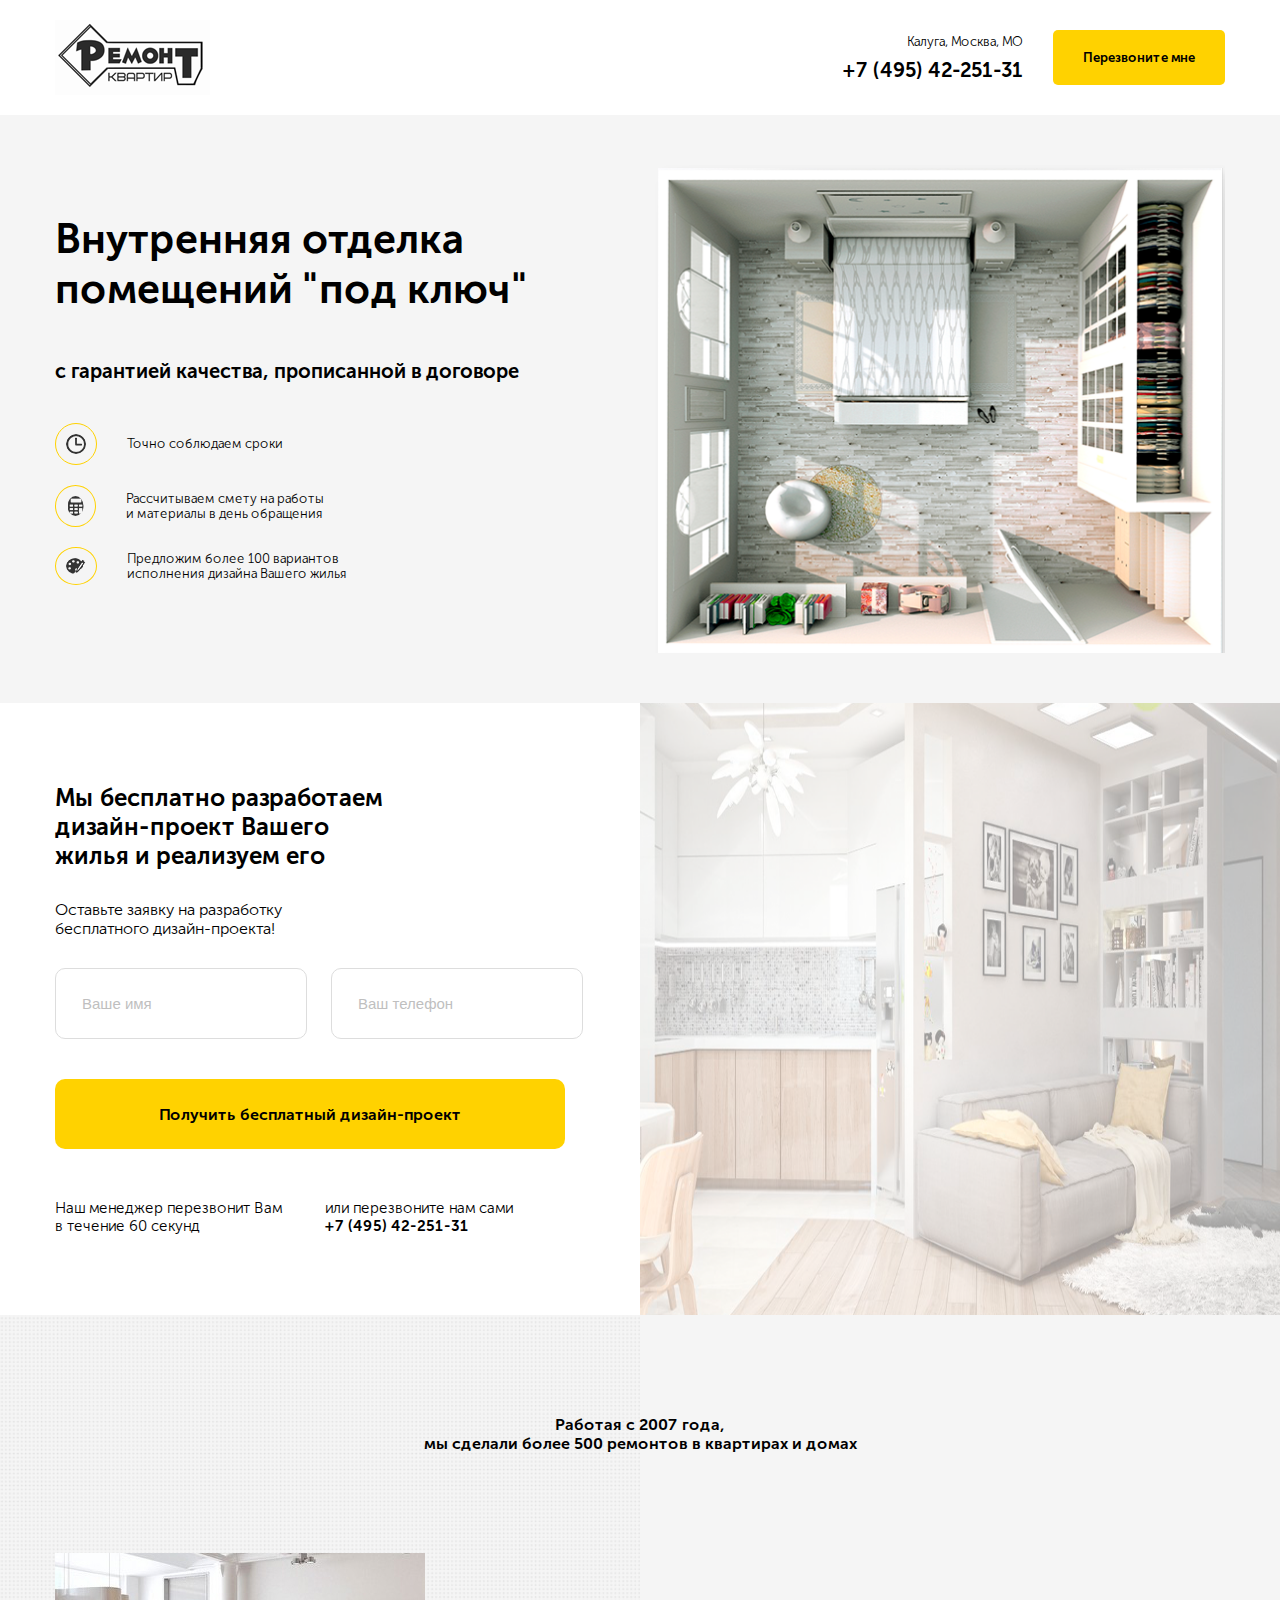
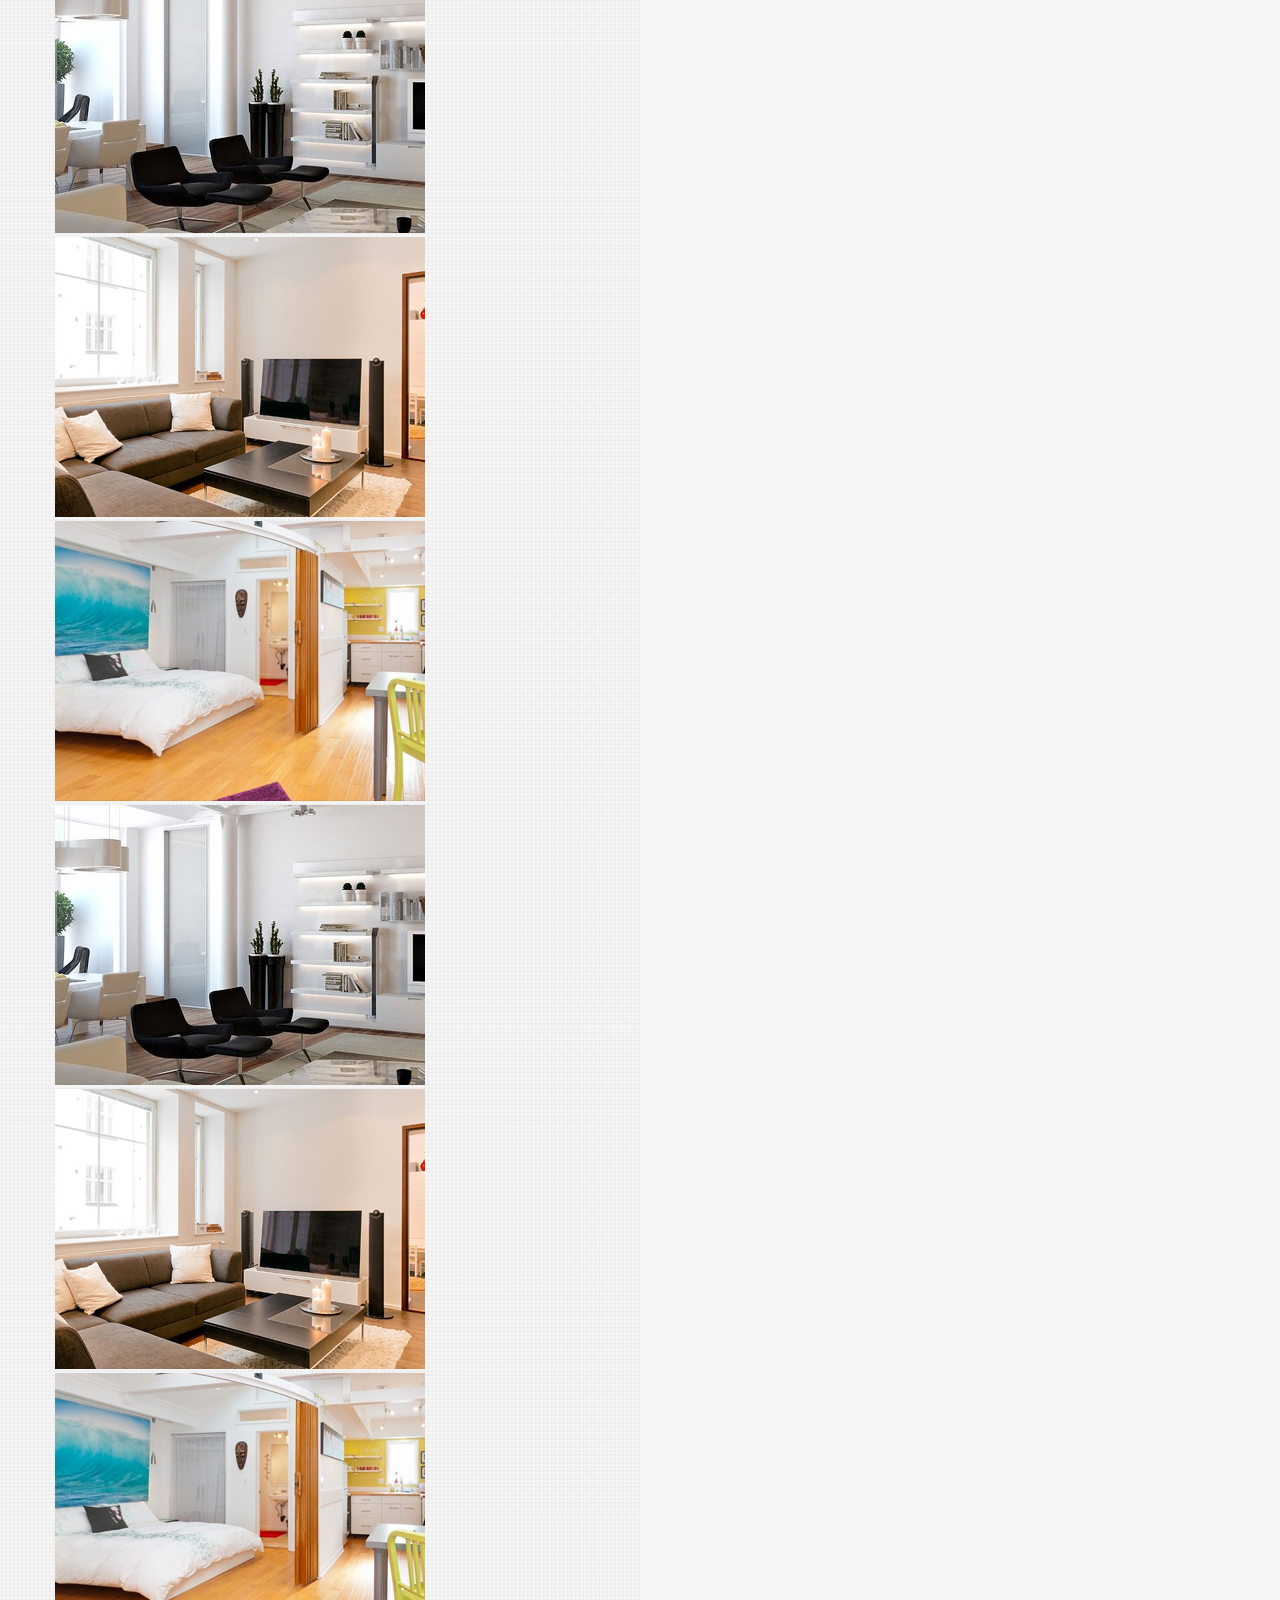
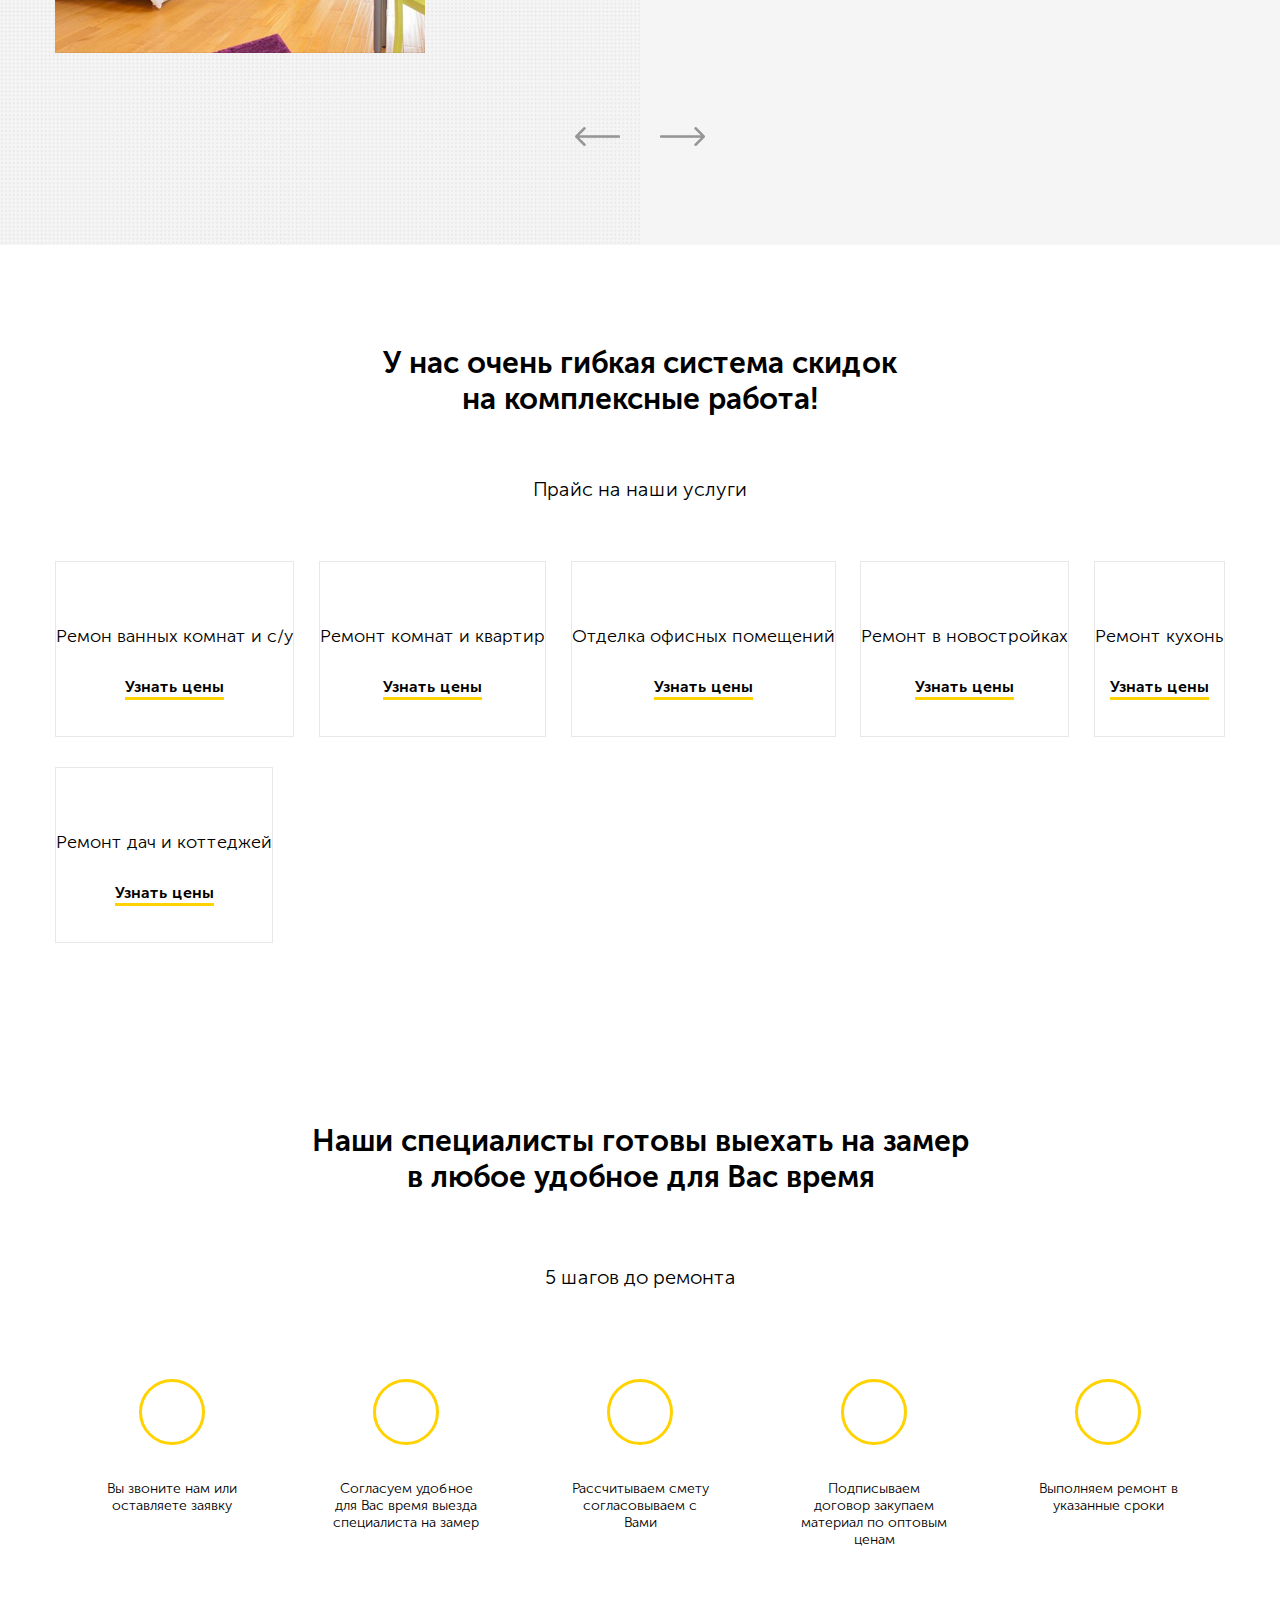
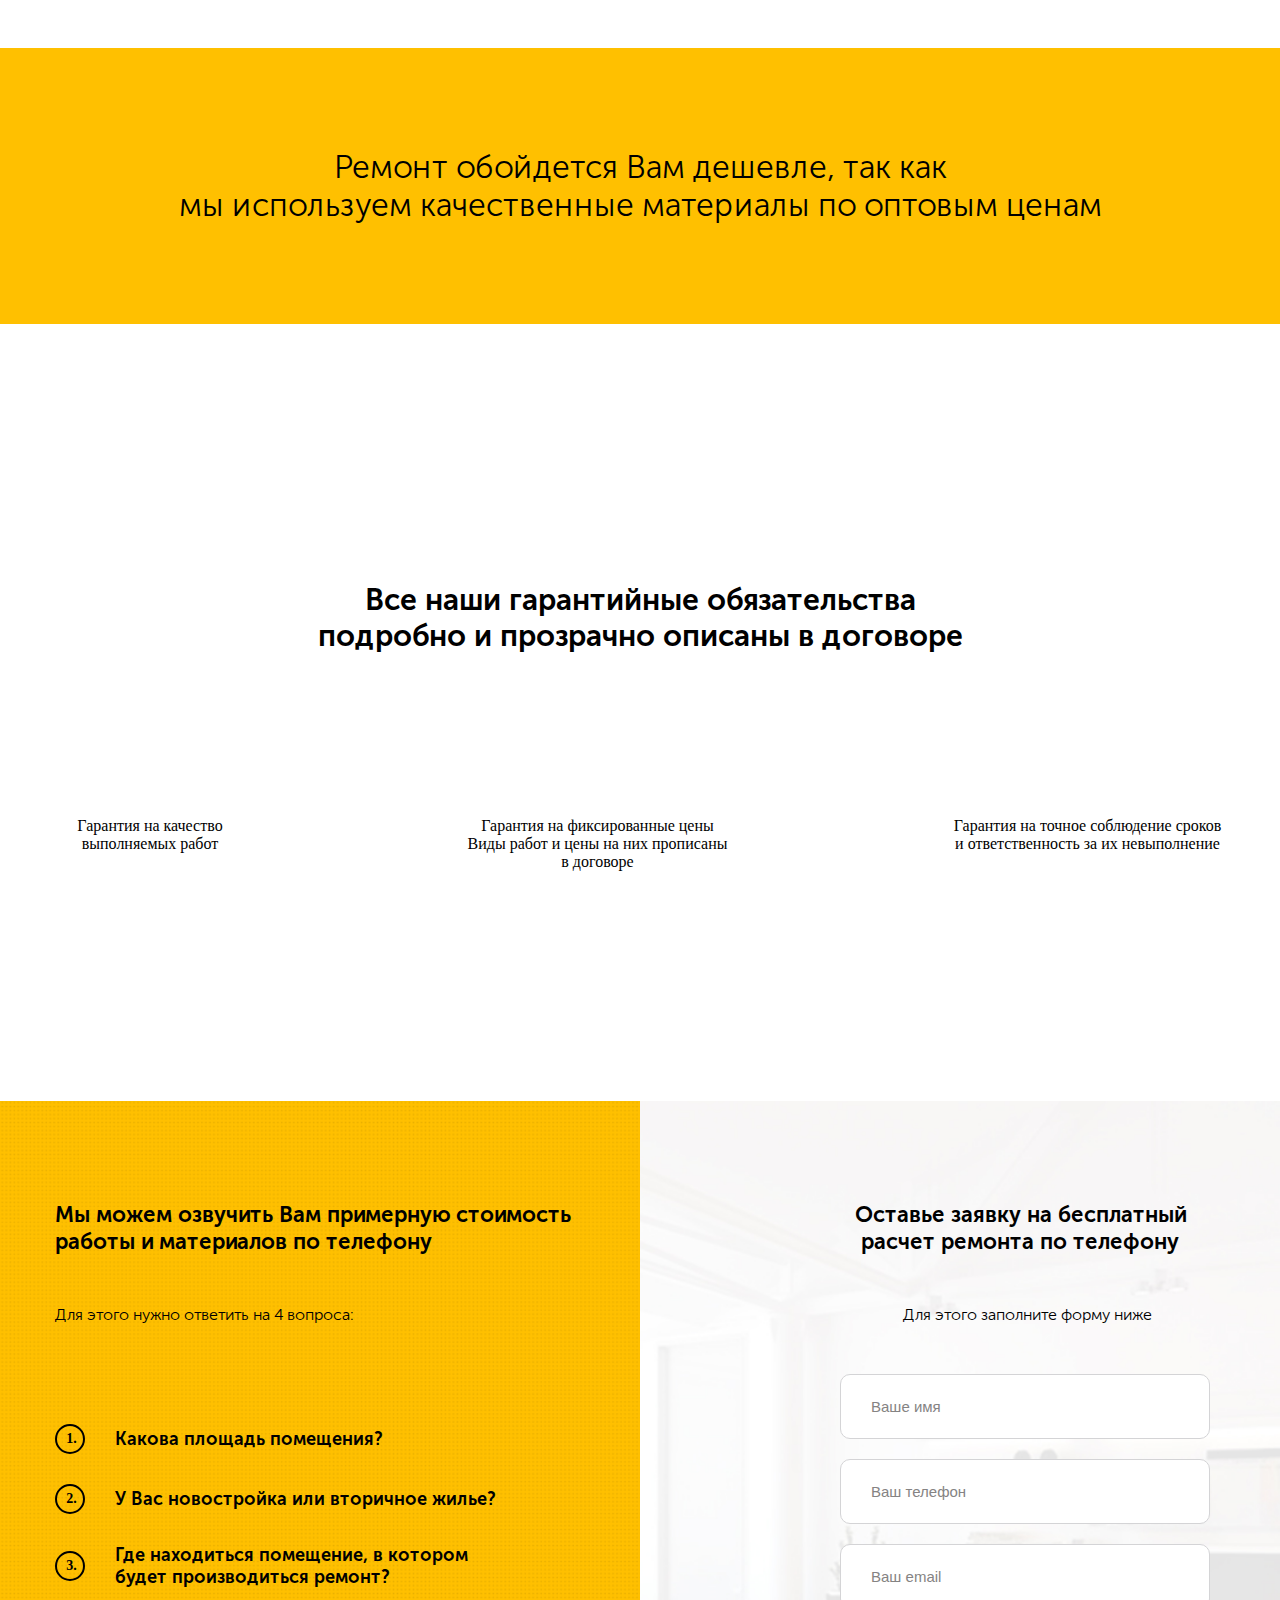
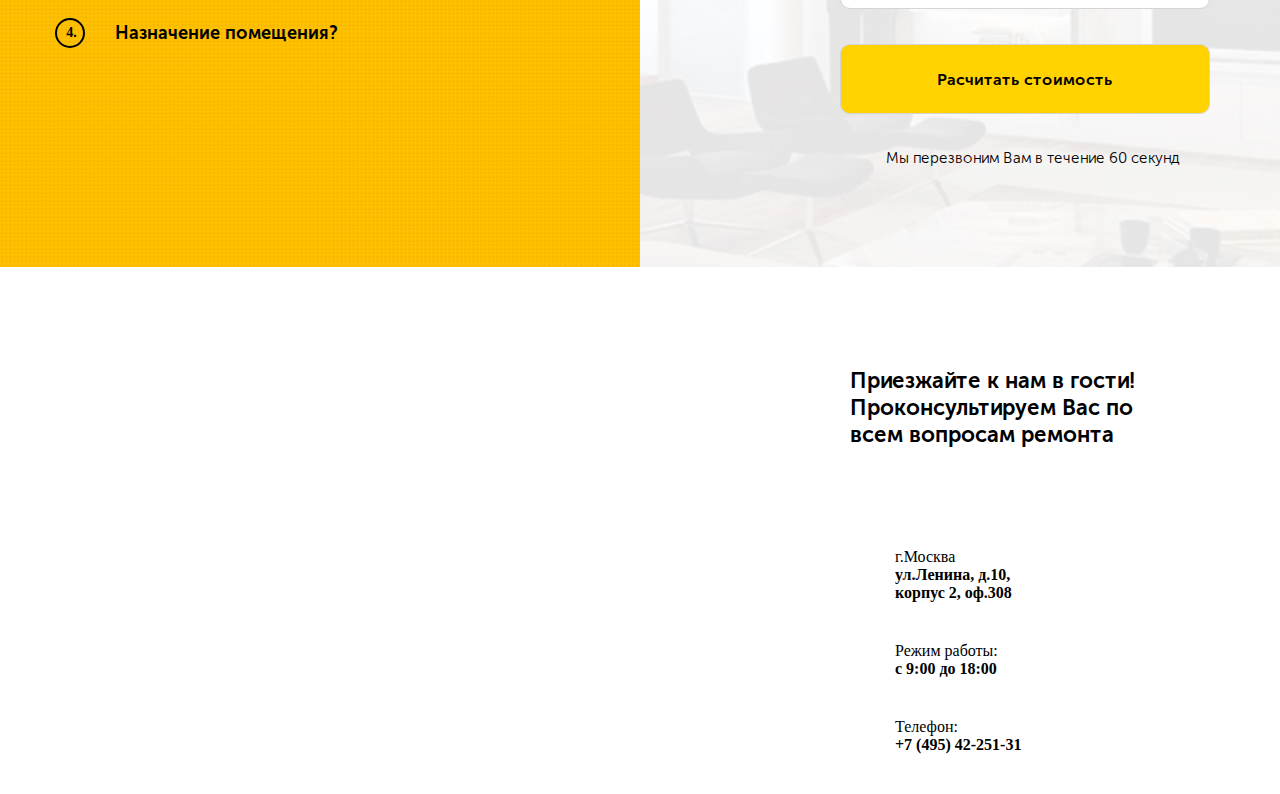
==== commit 4e57cabf: "Chek" ====
--- a/index.html
+++ b/index.html
@@ -22,7 +22,7 @@
                   >+7 (495) 42-251-31
                 </a>
               </div>
-              <button class="navbar_button " id="button">
+              <button class="navbar_button" data-target="common" id="button">
                 Перезвоните мне
               </button>
             </div>
@@ -107,11 +107,11 @@
                 type="tel"
                 name="ofphone"
               />
-              <button class="offer-button">
+              <button class="offer-button" type="submit">
                 Получить бесплатный дизайн-проект
               </button>
             </form>
-
+            <div class="success"></div>
             <!-- inputs -->
 
             <div class="bottom-offer">
@@ -139,7 +139,42 @@
     <div class="modal" id="modal">
       <div class="modal_dialog">
         <div class="close" id="close">&times;</div>
-        <h4 class="modal_text">Всплывающее окно</h4>
+         <div class="modal-column mod-col-1">
+             <div class="modal-content">
+               content  1111111
+               
+             </div>
+         </div>
+         
+         <div class="modal-column mod-col-2">
+           <h4 class="modal_title"> Узнайте точную стоимость ремонта по телефону</h4>
+           <div class="modal_subtitle">
+             Заполните поля ниже - мы свяжемся с Вами
+           </div>
+              <form action="#" id="modal-form" class="inputs modal-form">
+                           <input
+                             class="offer-input offer-name modal-in m-in-1"
+                             placeholder="Ваше имя"
+                             type="text"
+                             name="modname"
+                           />
+                           <input
+                             class="offer-input offer-call modal-in m-in-2"
+                             placeholder="Ваш телефон"
+                             type="tel"
+                             name="modphone"
+                           />
+                           <button class="offer-button modal-btn" type="submit">
+                             Узнать стоимость
+                           </button>
+                         </form>
+                         <div class="success1"></div>
+                         <div class="right_col-bottom">
+                           Или Вы можете перезвонить нам сами 
+                           по телефону
+                         </div>
+                         <a href="tel:+78182425131" class="right_col-text">+7 (8182) 42-51-31</a>
+         </div>
       </div>
       <!-- modal_dialog -->
     </div>
@@ -203,56 +238,56 @@
           <div class="cards">
             <div class="card wow fadeInUp">
               <div class="price_image">
-                <img class="img" src="img/price/bath1.png" alt="" />
+                <img class="img" src="img/price/bath1.jpg" alt="" />
               </div>
               <div class="card__texts">
                 <h3 class="card__text">Ремон ванных комнат и с/у</h3>
-                <a class="find" href="#">Узнать цены</a>
+                <a class="find" data-target="bath" href="#">Узнать цены</a>
               </div>
             </div>
             <div data-wow-delay="0.1s" class="card wow fadeInUp">
               <div class="price_image">
-                <img class="img" src="img/price/living2.png" alt="" />
+                <img class="img" src="img/price/living2.jpg" alt="" />
               </div>
               <div class="card__texts">
                 <h3 class="card__text">Ремонт комнат и квартир</h3>
-                <a class="find" href="#">Узнать цены</a>
+                <a class="find" data-target="living" href="#">Узнать цены</a>
               </div>
             </div>
             <div data-wow-delay="0.2s" class="card wow fadeInUp">
               <div class="price_image">
-                <img class="img" src="img/price/office3.png" alt="" />
+                <img class="img" src="img/price/office3.jpg" alt="" />
               </div>
               <div class="card__texts">
                 <h3 class="card__text">Отделка офисных помещений</h3>
-                <a class="find" href="#">Узнать цены</a>
+                <a class="find" data-target="office" href="#">Узнать цены</a>
               </div>
             </div>
             <div data-wow-delay="0.3s" class="card wow fadeInUp">
               <div class="price_image">
-                <img class="img" src="img/price/flat4.png" alt="" />
+                <img class="img" src="img/price/flat4.jpg" alt="" />
               </div>
               <div class="card__texts">
                 <h3 class="card__text">Ремонт в новостройках</h3>
-                <a class="find" href="#">Узнать цены</a>
+                <a class="find"  data-target="newbuildings" href="#">Узнать цены</a>
               </div>
             </div>
             <div data-wow-delay="0.4s" class="card wow fadeInUp">
               <div class="price_image">
-                <img class="img" src="img/price/kitchen5.png" alt="" />
+                <img class="img" src="img/price/kitchen5.jpg" alt="" />
               </div>
               <div class="card__texts">
                 <h3 class="card__text">Ремонт кухонь</h3>
-                <a class="find" href="#">Узнать цены</a>
+                <a class="find" data-target="kitchens" href="#">Узнать цены</a>
               </div>
             </div>
             <div data-wow-delay="0.5s" class="card wow fadeInUp">
               <div class="price_image">
-                <img class="img" src="img/price/mans6.png" alt="" />
+                <img class="img" src="img/price/mans6.jpg" alt="" />
               </div>
               <div class="card__texts">
                 <h3 class="card__text">Ремонт дач и коттеджей</h3>
-                <a class="find" href="#">Узнать цены</a>
+                <a class="find" data-target="cottages" href="#">Узнать цены</a>
               </div>
             </div>
           </div>
@@ -328,7 +363,7 @@
           <div class="photo">
             <img
               class="pic__photo"
-              src="img/pictures/picture1.png"
+              src="img/pictures/picture1.jpg"
               alt=""
               class="ph"
             />
@@ -336,7 +371,7 @@
           <div class="photo">
             <img
               class="pic__photo"
-              src="img/pictures/picture2.png"
+              src="img/pictures/picture2.jpg"
               alt=""
               class="ph"
             />
@@ -344,7 +379,7 @@
           <div class="photo">
             <img
               class="pic__photo"
-              src="img/pictures/picture3.png"
+              src="img/pictures/picture3.jpg"
               alt=""
               class="ph"
             />
@@ -364,20 +399,20 @@
         </p>
         <div class="garants">
           <div class="garant1">
-            <img class="g-photo" src="img/Guarantee/garant1.png" alt="" />
+            <img class="g-photo" src="img/Guarantee/garant1.jpg" alt="" />
             <p class="garant_text g-text1">
               Гарантия на качество выполняемых работ
             </p>
           </div>
           <div class="garant2">
-            <img class="g-photo" src="img/Guarantee/garant2.png" alt="" />
+            <img class="g-photo" src="img/Guarantee/garant2.jpg" alt="" />
             <p class="garant_text g-text2">
               Гарантия на фиксированные цены Виды работ и цены на них прописаны
               в договоре
             </p>
           </div>
           <div class="garant3">
-            <img class="g-photo" src="img/Guarantee/garant3.png" alt="" />
+            <img class="g-photo" src="img/Guarantee/garant3.jpg" alt="" />
             <p class="garant_text g-text3">
               Гарантия на точное соблюдение сроков и ответственность за их
               невыполнение
@@ -433,7 +468,7 @@
             </div>
             <div class="brif__subtitle">Для этого заполните форму ниже</div>
 
-            <form class="b_form" action="#" id="brif-form">
+            <form method="POST" class="b_form" action="mail.php" id="brif-form">
               <input
                 name="username"
                 class="b_input b_input1"
@@ -452,7 +487,9 @@
                 type="email"
                 placeholder="Ваш email"
               />
-              <button class="button brif__button">Расчитать стоимость</button>
+              <button type="submit" class="button brif__button">
+                Расчитать стоимость
+              </button>
             </form>
             <div class="brif_description">
               Мы перезвоним Вам в течение 60 секунд
@@ -526,11 +563,12 @@
     </footer>
     <!-- footer f__section -->
 
-    <script
+    <!-- <script
       src="https://code.jquery.com/jquery-3.4.1.min.js"
       integrity="sha256-CSXorXvZcTkaix6Yvo6HppcZGetbYMGWSFlBw8HfCJo="
       crossorigin="anonymous"
-    ></script>
+    ></script> -->
+    <script src="js/jquery-3.5.0.js"></script>
     <script src="js/slick.min.js"></script>
     <script src="js/wow.min.js"></script>
     <script src="js/jquery.validate.min.js"></script>
--- a/css/main.css
+++ b/css/main.css
@@ -1,5 +1,6 @@
 @charset "UTF-8";
-@import url(f:\Работа\курс GLO\1портфолио.полностью сам макет(14.15.16.17.18 — копия\css\animation.css);
+@import url(f:\Работа\курс GLO\1портфолио.полностью сам макет(14.15.16.17.18 — копия\css\animate.css);
+@import url(f:\Работа\курс GLO\1портфолио.полностью сам макет(14.15.16.17.18 — копия\css\animate.css);
 @font-face {
   font-family: "Museo Sans Light";
   src: url("../fonts/MuseoSansCyrl/MuseoSansCyrl-300.eot");
@@ -790,6 +791,12 @@
   font-style: normal;
 }
 
+.success {
+  padding-top: -40px;
+  font-family: "Museo Sans Bold", sans-serif;
+  font-weight: 700;
+}
+
 .offer {
   background: url("../img/offer-background.png") no-repeat;
   background-position: right top;
@@ -821,10 +828,6 @@
   font-size: 16px;
   font-family: "Museo Sans light", sans-serif;
   font-weight: 300;
-}
-
-.inputs {
-  margin-bottom: 30px;
 }
 
 .offer-input {
@@ -860,7 +863,6 @@
 .offer-button {
   width: 510px;
   height: 70px;
-  margin-bottom: 30px;
   border: none;
   border-radius: 10px;
   background: #ffd200;
@@ -885,6 +887,7 @@
   -webkit-box-align: center;
       -ms-flex-align: center;
           align-items: center;
+  margin-top: 50px;
 }
 
 .feedback {
@@ -1100,6 +1103,18 @@
   .offer-input {
     width: 250px;
   }
+  .success {
+    font-size: 14px;
+  }
+}
+
+.success1 {
+  padding: 50px;
+  margin: auto;
+  font-family: "Museo Sans Bold", sans-serif;
+  font-weight: 700;
+  text-align: center;
+  margin-top: -50px;
 }
 
 .modal {
@@ -1110,6 +1125,7 @@
   width: 100%;
   height: 100%;
   display: none;
+  z-index: 2;
 }
 
 .modal_active {
@@ -1119,12 +1135,15 @@
 }
 
 .modal_dialog {
+  display: -webkit-box;
+  display: -ms-flexbox;
+  display: flex;
+  z-index: 10;
   position: relative;
-  margin: 500px auto;
-  max-width: 500px;
-  width: 80%;
-  height: 200px;
-  background: white;
+  margin: auto;
+  width: 1070px;
+  height: 700px;
+  background: #ffffff;
 }
 
 .modal_dialog .close {
@@ -1135,11 +1154,20 @@
   background: tomato;
 }
 
-.modal_dialog .modal_text {
-  position: absolute;
-  top: 80px;
-  left: 115px;
-  font-size: 30px;
+.modal_dialog #modname-error {
+  border: none;
+  color: red;
+  margin: auto;
+  margin-top: -18px;
+  margin-bottom: 15px;
+}
+
+.modal_dialog #modphone-error {
+  border: none;
+  color: red;
+  margin: auto;
+  margin-top: -35px;
+  margin-bottom: 15px;
 }
 
 .close:active {
@@ -1149,6 +1177,159 @@
 .close:hover {
   background-color: #B22222;
   cursor: pointer;
+}
+
+.mod-col-1 {
+  background: #f7f7f7;
+}
+
+.mod-col-2 {
+  display: -webkit-box;
+  display: -ms-flexbox;
+  display: flex;
+  -webkit-box-orient: vertical;
+  -webkit-box-direction: normal;
+      -ms-flex-direction: column;
+          flex-direction: column;
+}
+
+.modal-form {
+  display: -webkit-box;
+  display: -ms-flexbox;
+  display: flex;
+  -webkit-box-orient: vertical;
+  -webkit-box-direction: normal;
+      -ms-flex-direction: column;
+          flex-direction: column;
+}
+
+.modal-column {
+  -ms-flex-preferred-size: 50%;
+      flex-basis: 50%;
+}
+
+.modal-btn {
+  font-family: "Museo Sans Bold", sans-serif;
+  font-weight: 700;
+  font-size: 16px;
+  max-width: 370px;
+  margin: 0 auto;
+}
+
+.modal-in {
+  width: 370px;
+}
+
+.m-in-2 {
+  margin-left: 0;
+  margin: auto;
+  margin-bottom: 33px;
+}
+
+.m-in-1 {
+  margin: auto;
+  margin-bottom: 15px;
+}
+
+.modal_title {
+  padding-top: 80px;
+  text-align: center;
+  margin: 0 auto;
+  color: 333333;
+  max-width: 300px;
+  font-size: 22px;
+  font-family: "Museo Sans Bold", sans-serif;
+  font-weight: 700;
+}
+
+.modal_subtitle {
+  padding-top: 45px;
+  padding-bottom: 40px;
+  margin: auto;
+  font-size: 16px;
+  font-family: "Museo Sans light", sans-serif;
+  font-weight: 300;
+  max-width: 350px;
+}
+
+.right_col-bottom {
+  margin: 0 auto;
+  width: 270px;
+  font-size: 15px;
+  font-family: "Museo Sans light", sans-serif;
+  font-weight: 300;
+  text-align: center;
+}
+
+.right_col-text {
+  padding-bottom: 50px;
+  margin: auto;
+  font-family: "Museo Sans Bold", sans-serif;
+  font-weight: 700;
+  font-size: 24px;
+  max-width: 230px;
+  color: #333333;
+  text-decoration: none;
+}
+
+@media (max-width: 900px) {
+  .modal_dialog {
+    -webkit-box-orient: vertical;
+    -webkit-box-direction: normal;
+        -ms-flex-direction: column;
+            flex-direction: column;
+    max-width: 700px;
+  }
+  .mod-col-1 {
+    display: none;
+  }
+  .modal_dialog {
+    height: 700px;
+  }
+}
+
+@media (max-width: 375px) {
+  .modal_dialog {
+    max-width: 350px;
+  }
+  .offer-input {
+    max-width: 300px;
+  }
+  .offer-button {
+    max-width: 300px;
+  }
+}
+
+@media (max-width: 335px) {
+  .modal_title {
+    margin-top: -20px;
+    font-size: 18px;
+    max-width: 250px;
+  }
+  .offer-input {
+    max-width: 270px;
+    padding: 10px;
+    margin-top: -10px;
+  }
+  .m-in-1 {
+    margin-top: -20px;
+  }
+  .offer-button {
+    max-width: 270px;
+    height: 40px;
+    margin-top: -20px;
+  }
+  .modal_subtitle {
+    margin-top: -20px;
+    max-width: 250px;
+  }
+  .right_col-bottom {
+    font-size: 15px;
+    margin-top: -40px;
+  }
+  .right_col-text {
+    font-size: 16px;
+  }
 }
 
 .steps__container {
@@ -1994,6 +2175,84 @@
   }
 }
 
+.bath__container {
+  max-width: 400px;
+  margin: auto;
+}
+
+.bath_top {
+  margin-top: 90px;
+}
+
+.bath_top_item_right {
+  margin-left: 30px;
+}
+
+.bath_top_item2, .bath_top_item3 {
+  margin-top: 15px;
+}
+
+.bath_top_item {
+  display: -webkit-box;
+  display: -ms-flexbox;
+  display: flex;
+}
+
+.bath_top_right_title {
+  font-size: 16px;
+  font-family: "Museo Sans Bold", sans-serif;
+  font-weight: 700;
+}
+
+.modal_bath_price {
+  font-size: 16px;
+  font-family: "Museo Sans light", sans-serif;
+  font-weight: 300;
+}
+
+.modal_bath_price2 {
+  font-size: 16px;
+  font-family: "Museo Sans light", sans-serif;
+  font-weight: 300;
+}
+
+.title_line {
+  margin-top: 12px;
+  margin-bottom: 12px;
+  background-color: #ffd200;
+  width: 40px;
+  height: 2px;
+  border: none;
+}
+
+.bath_bottom__title {
+  font-size: 14px;
+  font-family: "Museo Sans Bold", sans-serif;
+  font-weight: 700;
+  margin-bottom: 30px;
+}
+
+.bath_bottom__list {
+  font-size: 13px;
+  font-family: "Museo Sans Bold", sans-serif;
+  font-weight: 700;
+  color: #1e1e1e !important;
+  list-style-type: none;
+  margin-bottom: 15px;
+}
+
+.bath_bottom__list:before {
+  color: #ffd200;
+  content: '•';
+  padding-right: 10px;
+  width: 2px;
+  height: 2px;
+}
+
+.bath_bottom {
+  margin-top: 50px;
+}
+
 * {
   margin: 0;
   padding: 0;
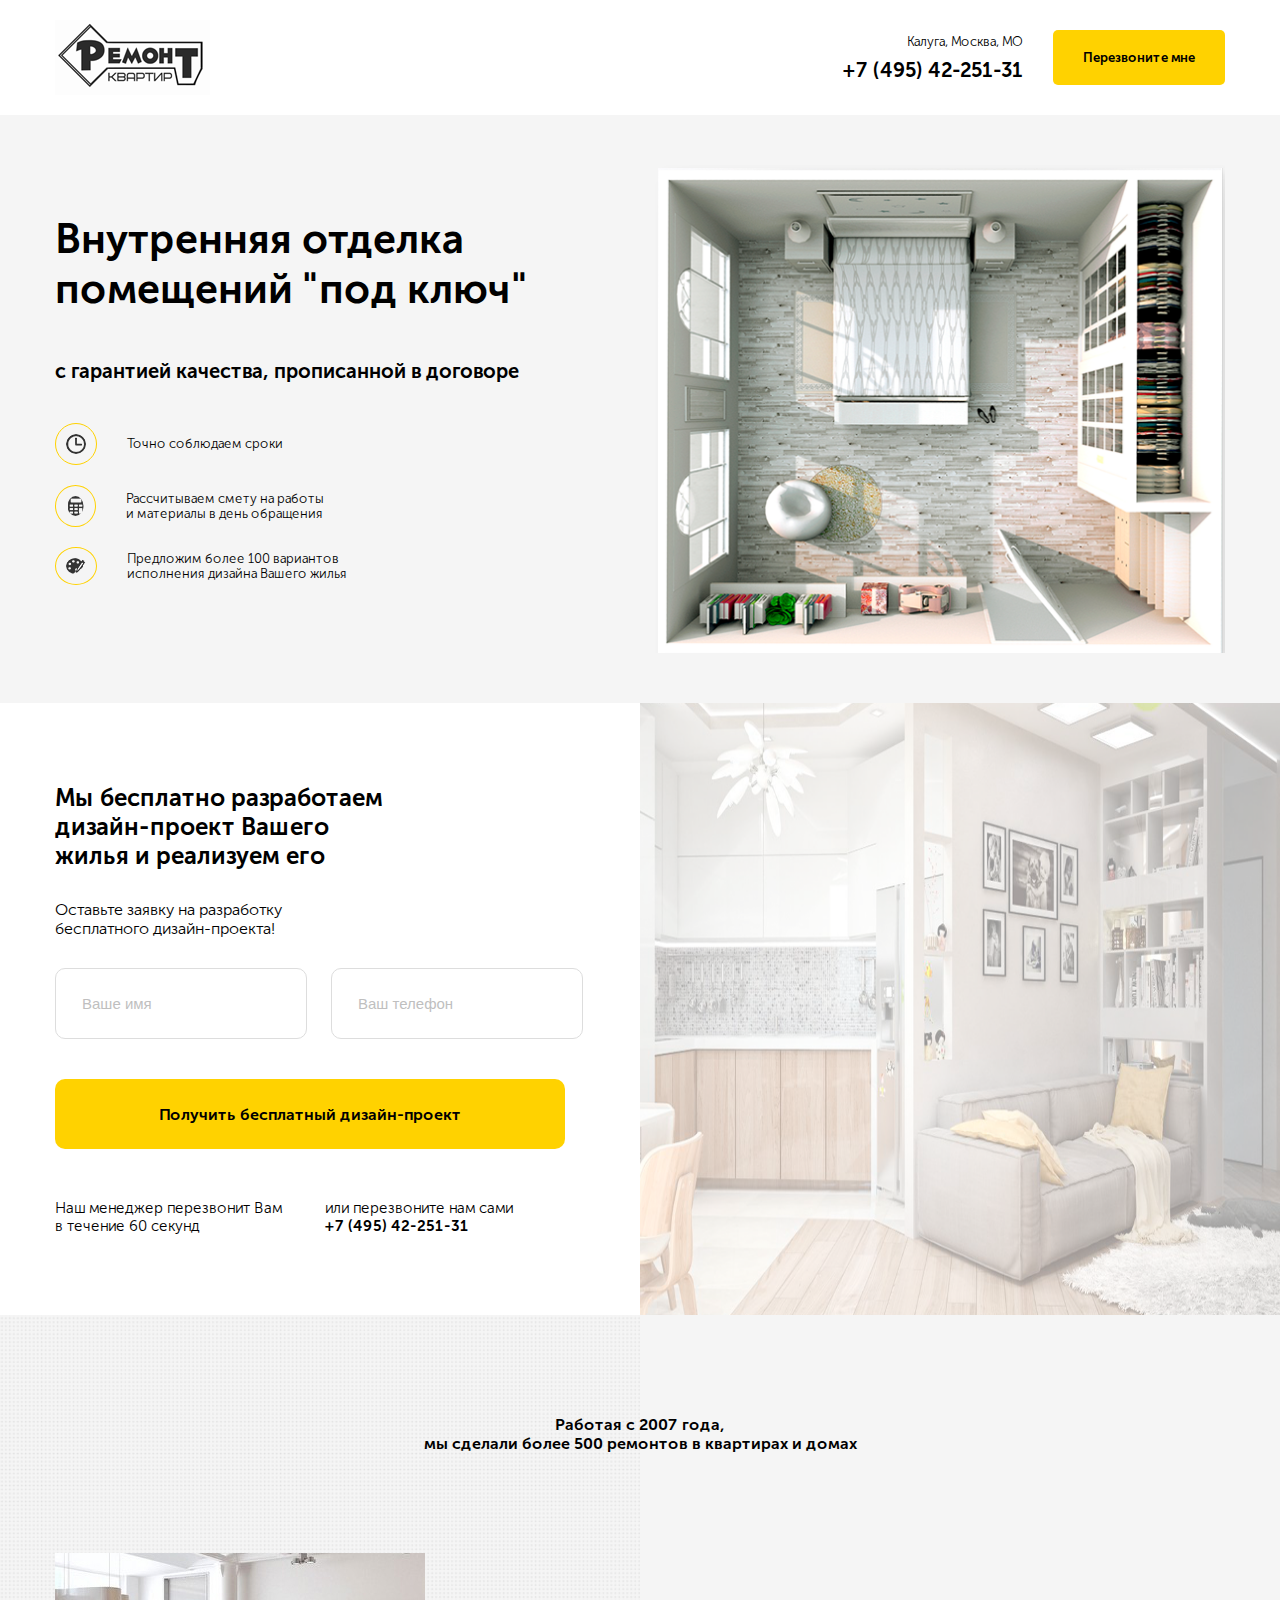
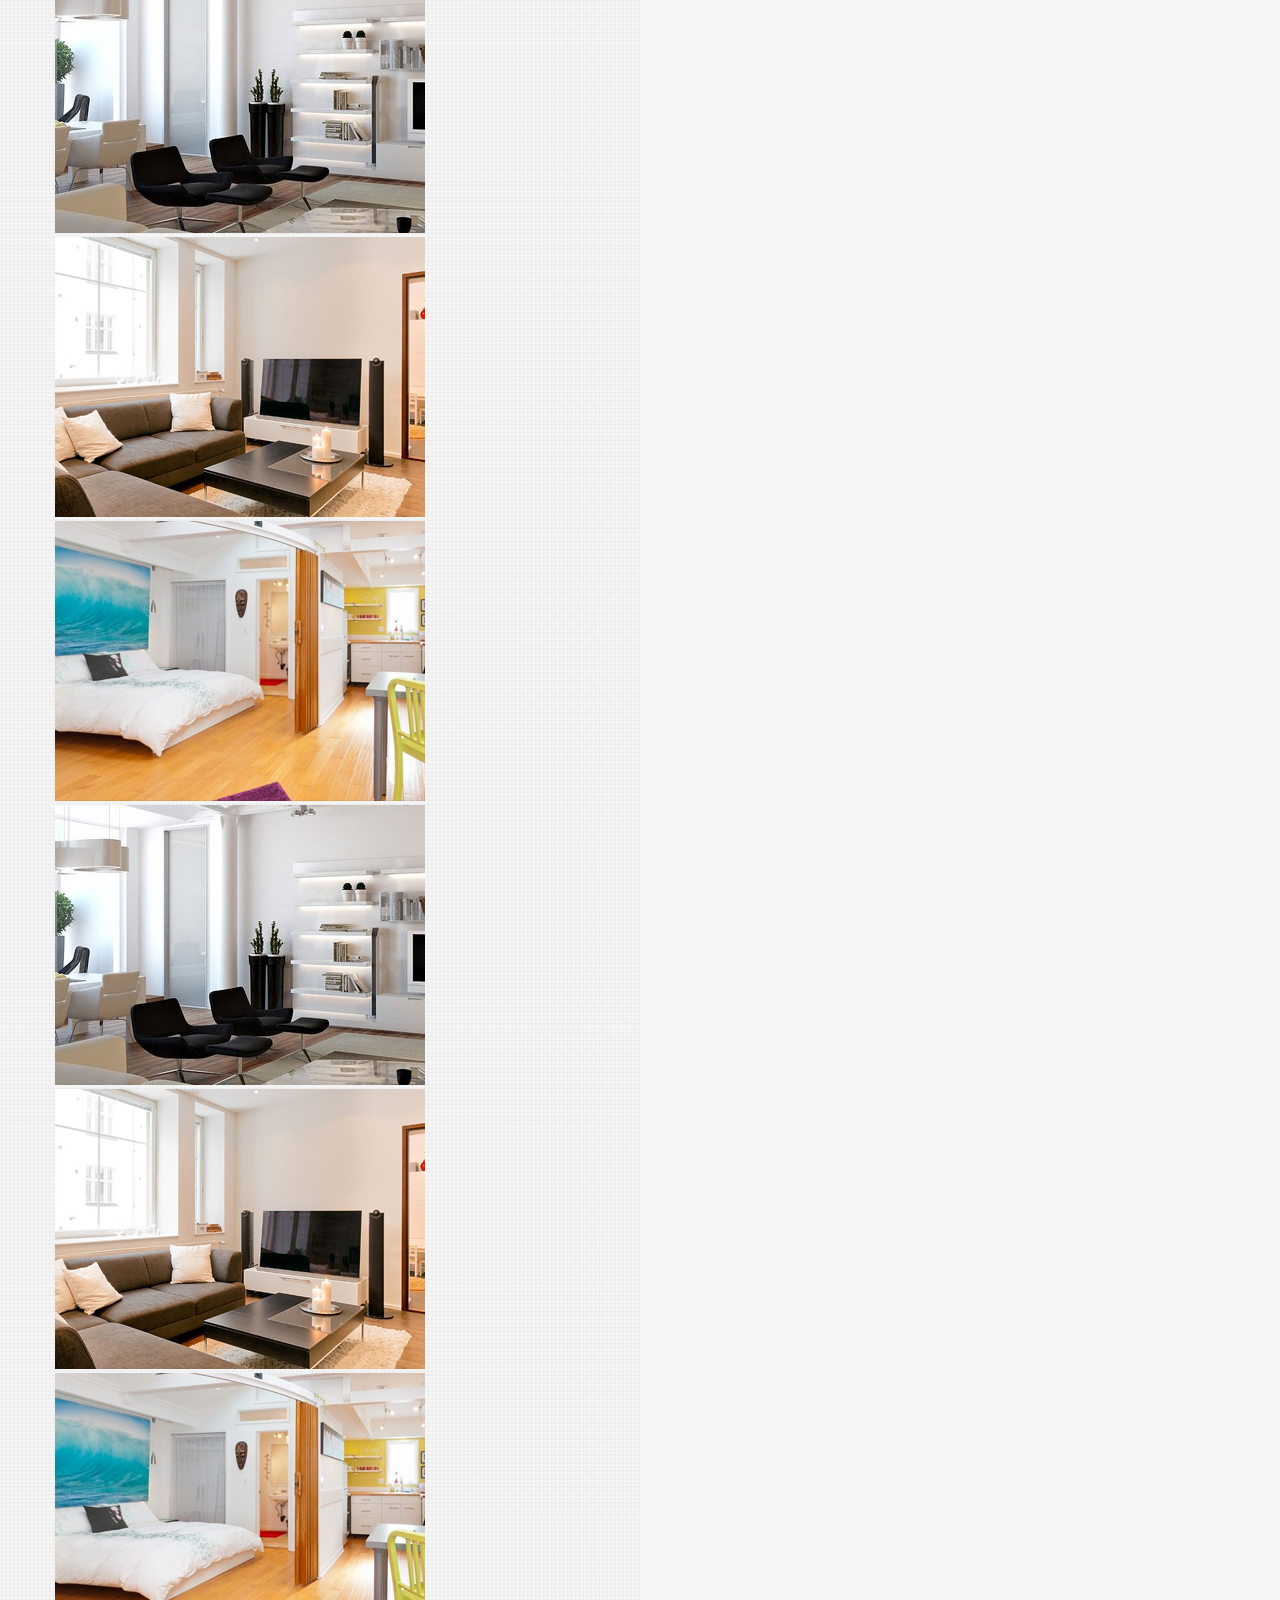
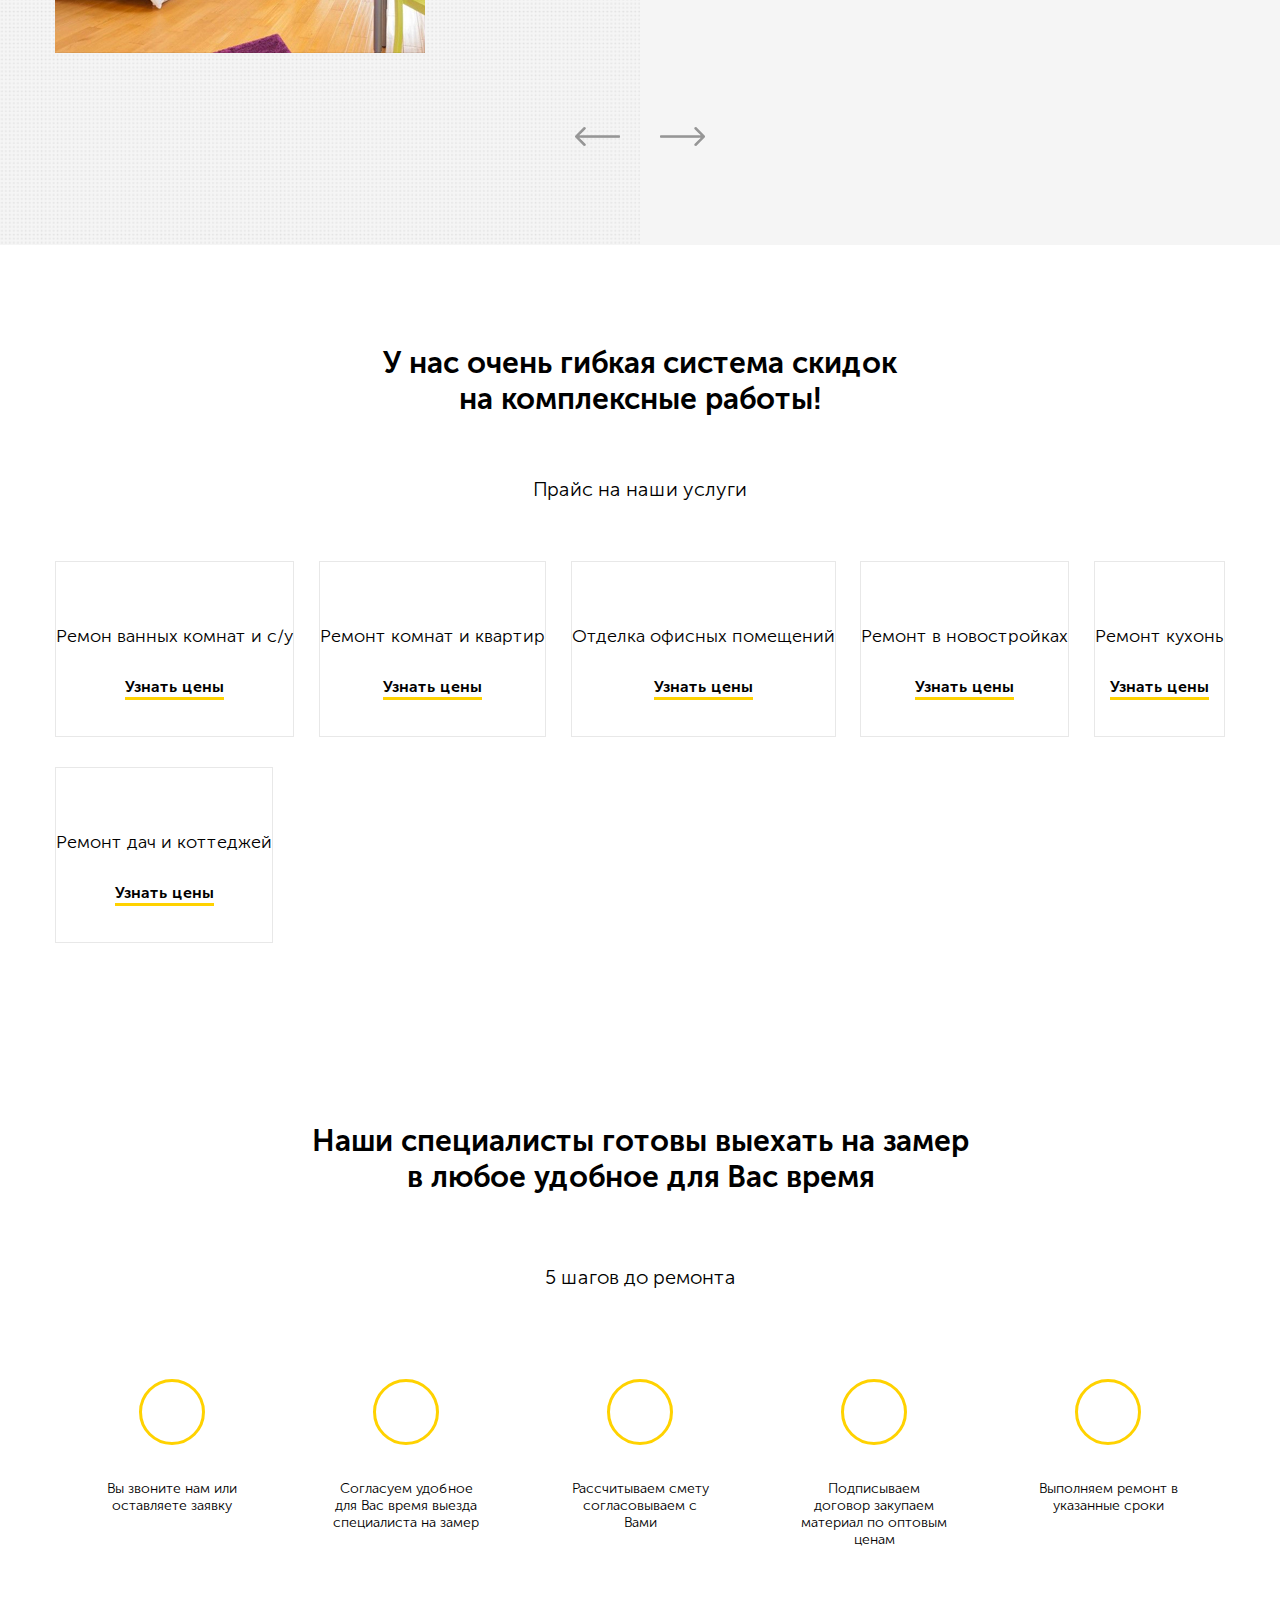
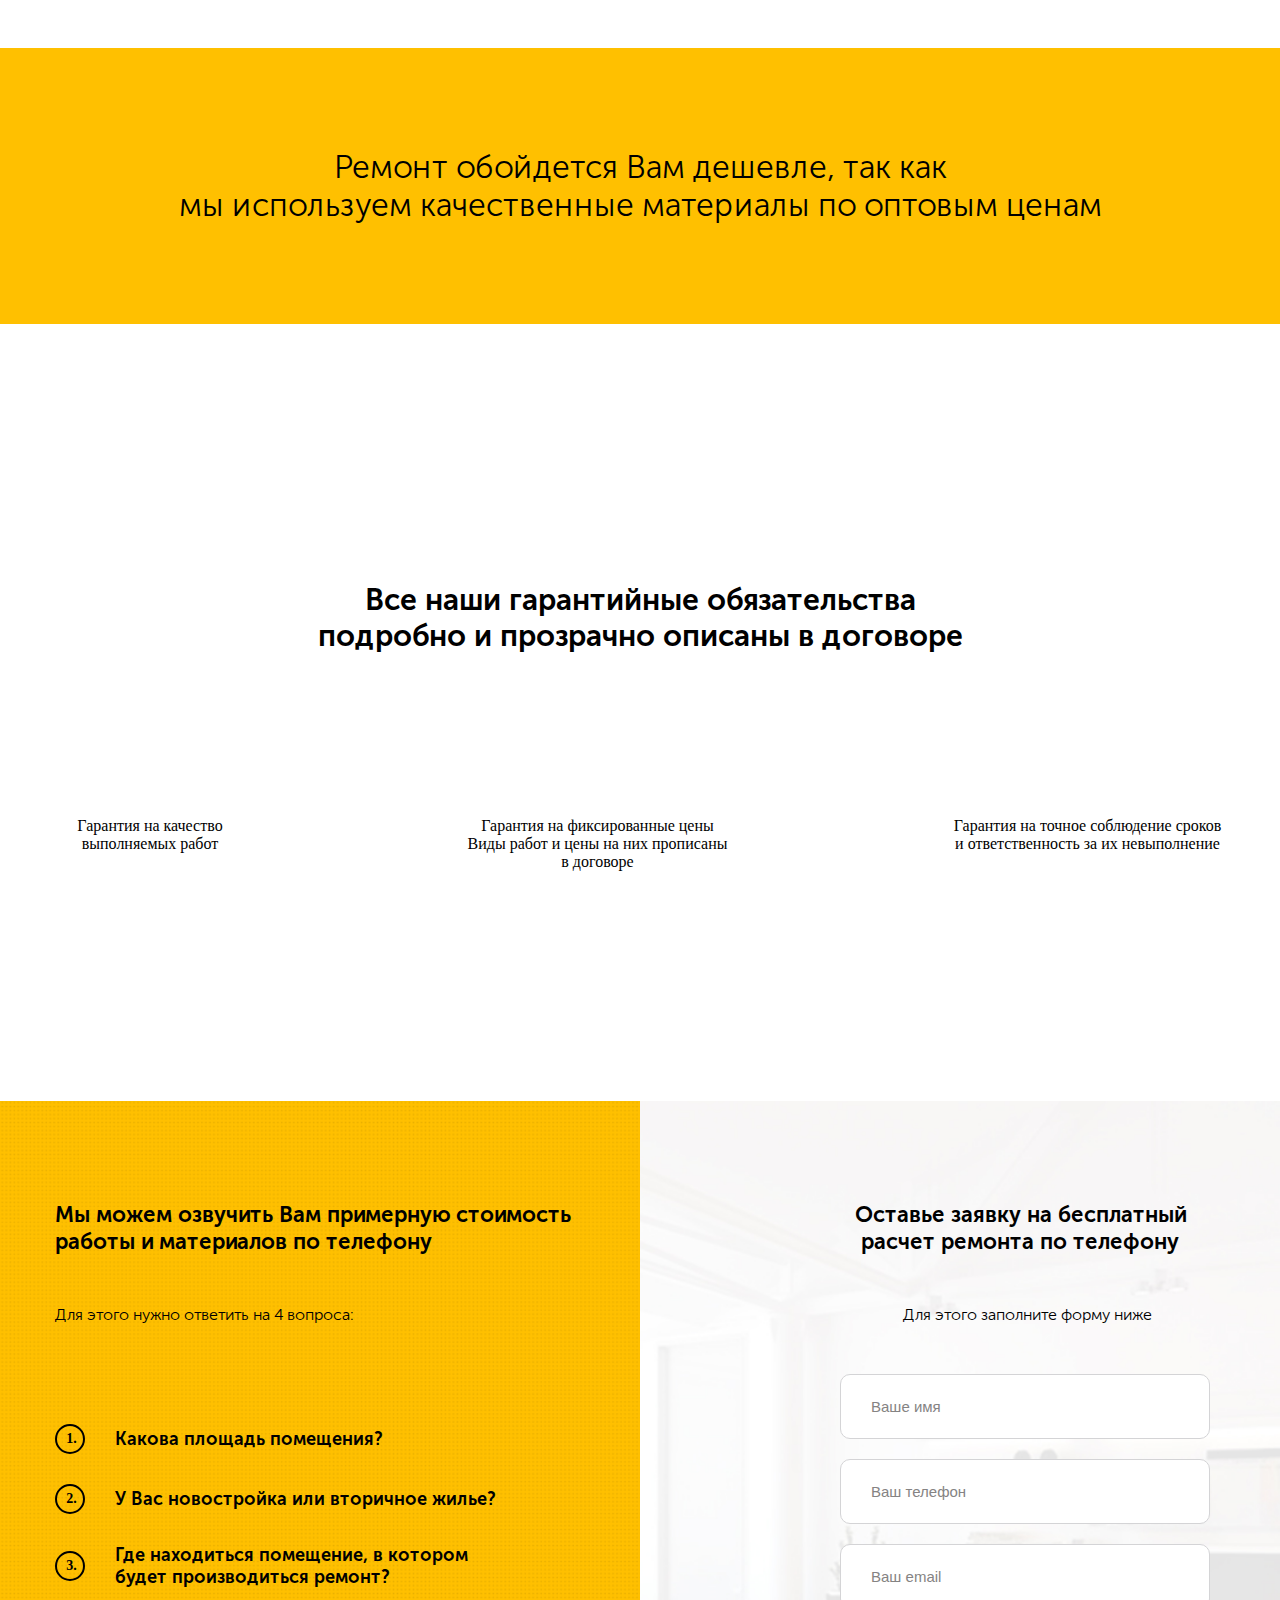
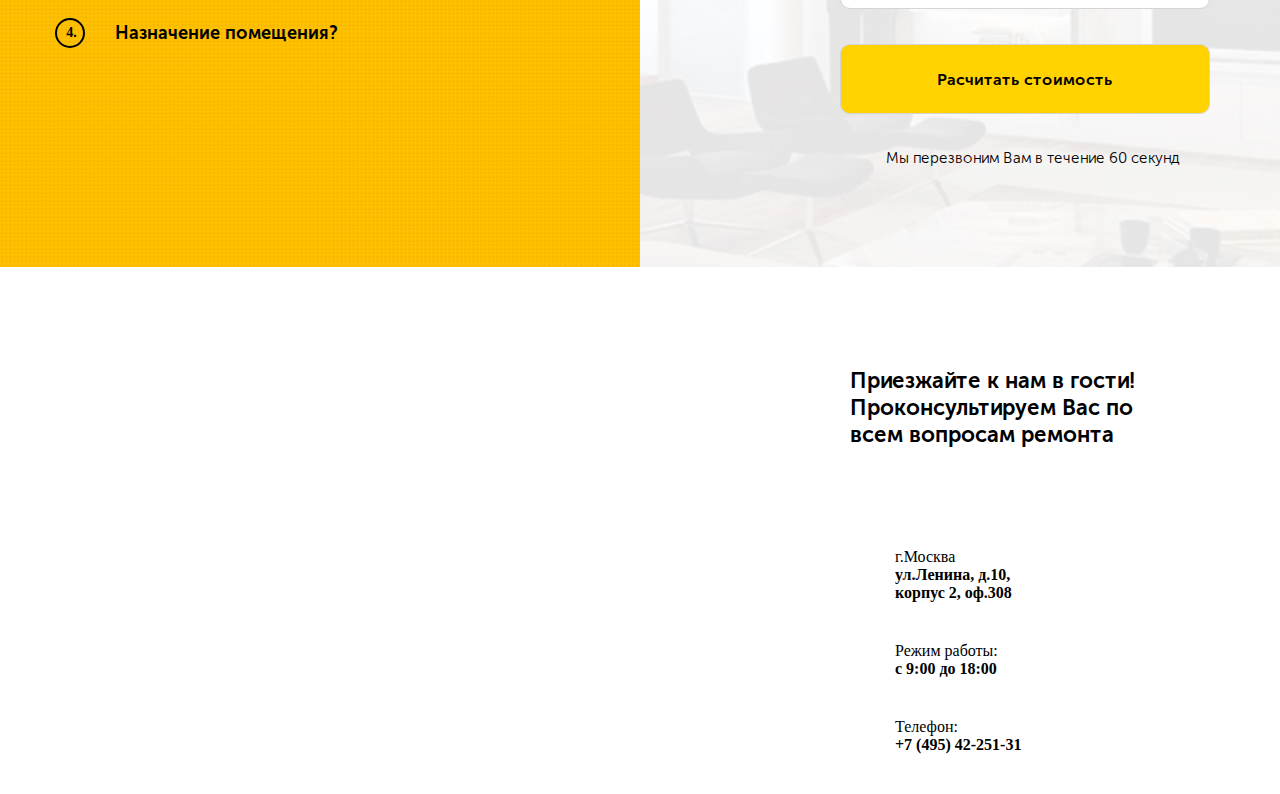
==== commit 3c9da850: "all, modal top" ====
--- a/index.html
+++ b/index.html
@@ -136,6 +136,46 @@
       <!-- offer -->
     </main>
 
+
+<div class="top-modal" id="top-modal">
+
+  <div class="modal_dialog-top">
+    <div class="close-top" id="close-top">&times;</div>
+    <h4 class="modal_title"> Узнайте точную стоимость ремонта по телефону</h4>
+    <div class="modal_subtitle">
+      Заполните поля ниже - мы свяжемся с Вами
+    </div>
+       <form action="#" id="top-form" class=" top-form inputs modal-form">
+                    <input
+                      class="offer-input offer-name modal-in m-in-1"
+                      placeholder="Ваше имя"
+                      type="text"
+                      name="topname"
+                    />
+                    <input
+                      class="offer-input offer-call modal-in m-in-2"
+                      placeholder="Ваш телефон"
+                      type="tel"
+                      name="topphone"
+                    />
+                    <button class="offer-button modal-btn" type="submit">
+                      Узнать стоимость
+                    </button>
+                  </form>
+                  <div class="success2"></div>
+                  <div class="topcallback right_col-bottom">
+                    Или Вы можете перезвонить нам сами 
+                    по телефону
+                  </div>
+                  <a href="tel:+78182425131" class=" topcallback_number right_col-text">+7 (8182) 42-51-31</a>
+  </div>
+</div>
+
+<!-- top-modal -->
+
+
+
+
     <div class="modal" id="modal">
       <div class="modal_dialog">
         <div class="close" id="close">&times;</div>
@@ -228,7 +268,7 @@
         <div class="price">
           <div class="titles">
             <h4 class="price__title">
-              У нас очень гибкая система скидок на комплексные работа!
+              У нас очень гибкая система скидок на комплексные работы!
             </h4>
             <h5 class="price__subtitle">
               Прайс на наши услуги
--- a/css/main.css
+++ b/css/main.css
@@ -883,10 +883,15 @@
 .bottom-offer {
   display: -webkit-box;
   display: -ms-flexbox;
+  display: -moz-box;
+  -webkit-align-items: center;
+  -webkit-box-align: center;
+  -webkit-box-orient: vertical;
+  -moz-align-items: center;
+  -ms-align-items: center;
+  -ms-flex-align: center;
   display: flex;
-  -webkit-box-align: center;
-      -ms-flex-align: center;
-          align-items: center;
+  align-items: center;
   margin-top: 50px;
 }
 
@@ -947,8 +952,10 @@
     width: 1000px;
   }
   .bottom-offer {
+    -moz-justify-content: space-between;
+    -ms-justify-content: space-between;
+    -ms-flex-pack: space-between;
     -webkit-box-pack: justify;
-        -ms-flex-pack: justify;
             justify-content: space-between;
   }
 }
@@ -1108,13 +1115,66 @@
   }
 }
 
+.success2 {
+  padding: 50px;
+  margin: auto;
+  font-family: "Museo Sans Bold", sans-serif;
+  font-weight: 700;
+  text-align: center;
+  padding-top: 0;
+}
+
+.topcallback_number {
+  margin: auto;
+}
+
+.topcallback {
+  padding-top: 50px;
+  margin-top: -100px !important;
+}
+
+.top-modal {
+  top: 0;
+  left: 0;
+  position: fixed;
+  background-color: rgba(0, 0, 0, 0.5);
+  width: 100%;
+  height: 100%;
+  z-index: 2;
+}
+
+.modal_dialog-top {
+  display: -webkit-box;
+  display: -ms-flexbox;
+  display: flex;
+  -webkit-box-orient: vertical;
+  -webkit-box-direction: normal;
+      -ms-flex-direction: column;
+          flex-direction: column;
+  position: relative;
+  margin: auto;
+  background: #ffffff;
+  width: 600px;
+  height: 700px;
+}
+
+.close-top {
+  cursor: pointer;
+  position: absolute;
+  width: 20px;
+  right: 0;
+}
+
+.top-modal {
+  display: none;
+}
+
 .success1 {
-  padding: 50px;
+  margin-top: 50px;
   margin: auto;
   font-family: "Museo Sans Bold", sans-serif;
   font-weight: 700;
   text-align: center;
-  margin-top: -50px;
 }
 
 .modal {
@@ -1155,19 +1215,21 @@
 }
 
 .modal_dialog #modname-error {
+  position: absolute;
   border: none;
   color: red;
   margin: auto;
-  margin-top: -18px;
-  margin-bottom: 15px;
+  bottom: 347px;
+  right: 200px;
 }
 
 .modal_dialog #modphone-error {
+  position: absolute;
   border: none;
   color: red;
   margin: auto;
-  margin-top: -35px;
-  margin-bottom: 15px;
+  right: 200px;
+  bottom: 230px;
 }
 
 .close:active {
@@ -1186,23 +1248,23 @@
 .mod-col-2 {
   display: -webkit-box;
   display: -ms-flexbox;
-  display: flex;
+  display: -moz-box;
+  -moz-flex-direction: column;
+  -ms-flex-direction: column;
+  text-align: center;
+  -webkit-box-orient: vertical;
+  -webkit-box-direction: normal;
+          flex-direction: column;
+}
+
+.modal-form {
+  text-align: center;
   -webkit-box-orient: vertical;
   -webkit-box-direction: normal;
       -ms-flex-direction: column;
           flex-direction: column;
 }
 
-.modal-form {
-  display: -webkit-box;
-  display: -ms-flexbox;
-  display: flex;
-  -webkit-box-orient: vertical;
-  -webkit-box-direction: normal;
-      -ms-flex-direction: column;
-          flex-direction: column;
-}
-
 .modal-column {
   -ms-flex-preferred-size: 50%;
       flex-basis: 50%;
@@ -1224,6 +1286,7 @@
   margin-left: 0;
   margin: auto;
   margin-bottom: 33px;
+  margin-top: 30px;
 }
 
 .m-in-1 {
@@ -1253,7 +1316,7 @@
 }
 
 .right_col-bottom {
-  margin: 0 auto;
+  margin: 50px  auto 0;
   width: 270px;
   font-size: 15px;
   font-family: "Museo Sans light", sans-serif;
@@ -1262,8 +1325,6 @@
 }
 
 .right_col-text {
-  padding-bottom: 50px;
-  margin: auto;
   font-family: "Museo Sans Bold", sans-serif;
   font-weight: 700;
   font-size: 24px;
@@ -1272,19 +1333,93 @@
   text-decoration: none;
 }
 
+#topname-error {
+  position: absolute;
+  bottom: 340px;
+  right: 200px;
+  border: none;
+  color: red;
+}
+
+#topphone-error {
+  position: absolute;
+  bottom: 225px;
+  right: 200px;
+  border: none;
+  color: red;
+}
+
 @media (max-width: 900px) {
   .modal_dialog {
+    -moz-flex-direction: column;
+    -ms-flex-direction: column;
+    -webkit-box-orient: vertical;
+    -webkit-box-direction: normal;
+            flex-direction: column;
+    max-width: 700px;
+  }
+  .mod-col-1 {
+    display: none;
+  }
+  .modal_dialog {
+    height: 700px;
+  }
+  #modname-error.error {
+    bottom: 374px;
+  }
+  #modphone-error.error {
+    bottom: 255px;
+  }
+}
+
+@media (max-width: 800px) {
+  .modal-form {
+    display: -webkit-box;
+    display: -ms-flexbox;
+    display: flex;
     -webkit-box-orient: vertical;
     -webkit-box-direction: normal;
         -ms-flex-direction: column;
             flex-direction: column;
-    max-width: 700px;
-  }
-  .mod-col-1 {
-    display: none;
-  }
-  .modal_dialog {
-    height: 700px;
+  }
+}
+
+@media (max-width: 600px) {
+  #topname-error {
+    bottom: 310px;
+  }
+  #topphone-error {
+    bottom: 200px;
+  }
+}
+
+@media (max-width: 380px) {
+  .top-form {
+    margin-top: -90px;
+  }
+  .modal_title {
+    margin-top: -50px;
+  }
+  .modal_subtitle {
+    margin-top: -20px;
+  }
+  .topcallback {
+    margin-top: -105px;
+  }
+  .topcallback_number {
+    margin-top: -1px;
+  }
+  #modname-error.error {
+    bottom: 440px;
+  }
+  #modphone-error.error {
+    bottom: 325px;
+  }
+  #topname-error {
+    bottom: 440px;
+  }
+  #topphone-error {
+    bottom: 325px;
   }
 }
 
@@ -1298,37 +1433,42 @@
   .offer-button {
     max-width: 300px;
   }
-}
-
-@media (max-width: 335px) {
-  .modal_title {
-    margin-top: -20px;
-    font-size: 18px;
-    max-width: 250px;
-  }
-  .offer-input {
-    max-width: 270px;
-    padding: 10px;
-    margin-top: -10px;
-  }
-  .m-in-1 {
-    margin-top: -20px;
-  }
-  .offer-button {
-    max-width: 270px;
-    height: 40px;
-    margin-top: -20px;
+  #modphone-error.error {
+    bottom: 325px;
+    left: 20px;
+    width: 200px;
+  }
+  #modname-error.error {
+    bottom: 440px;
+  }
+}
+
+@media (max-width: 350px) {
+  #topname-error {
+    right: 100px;
+  }
+  #topphone-error {
+    right: 100px;
+  }
+}
+
+@media (max-width: 334px) {
+  #modname-error.error {
+    bottom: 400px;
+  }
+  #modphone-error.error {
+    bottom: 285px;
+    left: -10px;
   }
   .modal_subtitle {
-    margin-top: -20px;
-    max-width: 250px;
-  }
-  .right_col-bottom {
-    font-size: 15px;
-    margin-top: -40px;
-  }
-  .right_col-text {
-    font-size: 16px;
+    width: 300px;
+    margin: auto;
+  }
+  #topname-error {
+    bottom: 370px;
+  }
+  #topphone-error {
+    bottom: 250px;
   }
 }
 
@@ -2253,6 +2393,107 @@
   margin-top: 50px;
 }
 
+.living_img {
+  width: 120px;
+  height: 90px;
+}
+
+.living_item__price {
+  font-size: 16px;
+  font-family: "Museo Sans light", sans-serif;
+  font-weight: 300;
+  margin-left: 30px;
+}
+
+.living_container {
+  max-width: 450px;
+  margin: auto;
+}
+
+.liv_top__item {
+  display: -webkit-box;
+  display: -ms-flexbox;
+  display: flex;
+  -webkit-box-align: center;
+      -ms-flex-align: center;
+          align-items: center;
+}
+
+.living_top {
+  margin-top: 60px;
+}
+
+.liv_item__2, .liv_item__3 {
+  margin-top: 17px;
+}
+
+.liv_bottom__title {
+  font-family: "Museo Sans Bold", sans-serif;
+  font-weight: 700;
+  font-size: 14px;
+}
+
+.liv_bottom__list {
+  font-size: 14px;
+  font-family: "Museo Sans Bold", sans-serif;
+  font-weight: 700;
+}
+
+.liv_bottom__list {
+  list-style-type: none;
+  margin-top: 5px;
+}
+
+.liv_bottom__list:before {
+  content: '•';
+  color: #ffd200;
+  content: '•';
+  padding-right: 10px;
+  width: 2px;
+  height: 2px;
+}
+
+.living_bottom {
+  margin-top: 45px;
+}
+
+.liv_bottom__title {
+  margin-bottom: 20px;
+}
+
+.mod_slide__image {
+  margin: auto;
+}
+
+.mod_slider {
+  max-width: 400px;
+  margin-top: 85px;
+}
+
+.slide__container {
+  max-width: 400px;
+  margin: auto;
+}
+
+.modal_arrows {
+  width: 400px;
+  position: absolute;
+  display: -webkit-box;
+  display: -ms-flexbox;
+  display: flex;
+  -webkit-box-pack: justify;
+      -ms-flex-pack: justify;
+          justify-content: space-between;
+  top: 200px;
+}
+
+.office_bottom {
+  margin-top: 50px;
+  font-size: 20px;
+  font-family: "Museo Sans light", sans-serif;
+  font-weight: 300;
+}
+
 * {
   margin: 0;
   padding: 0;
